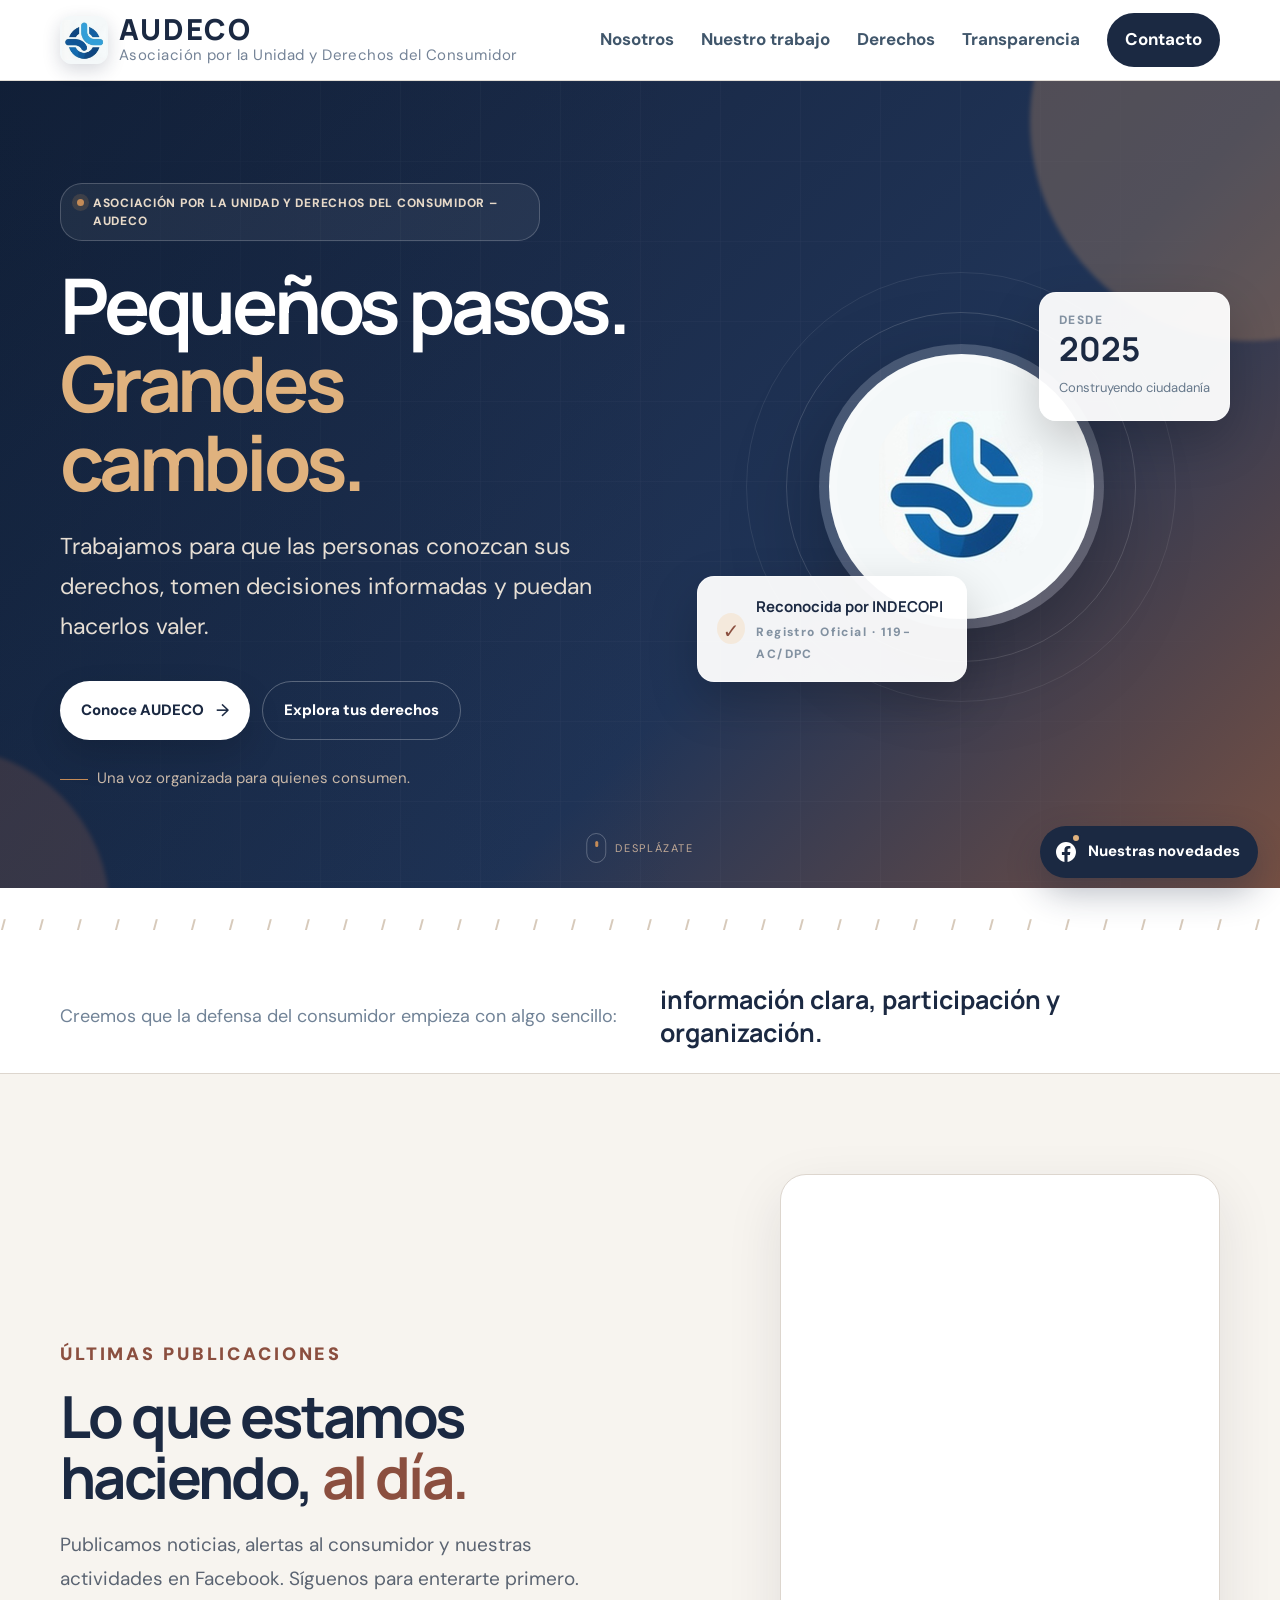
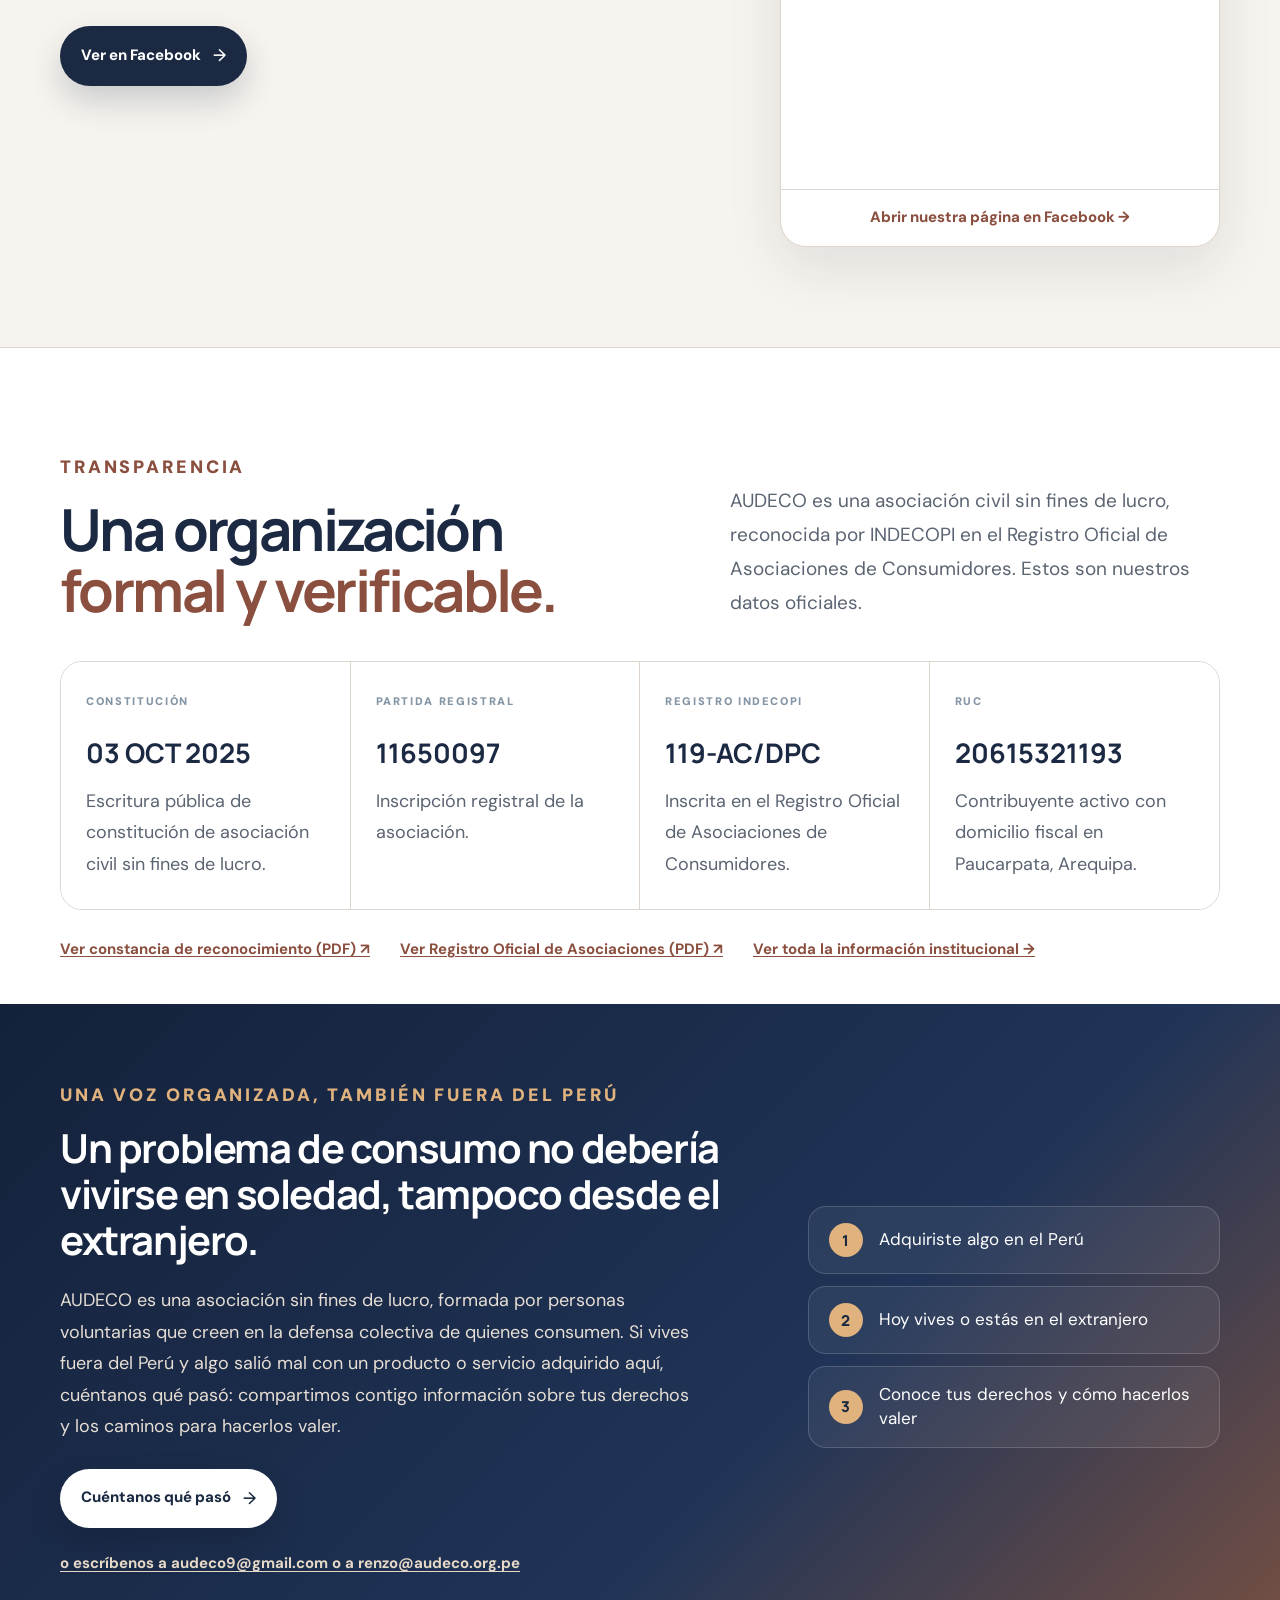
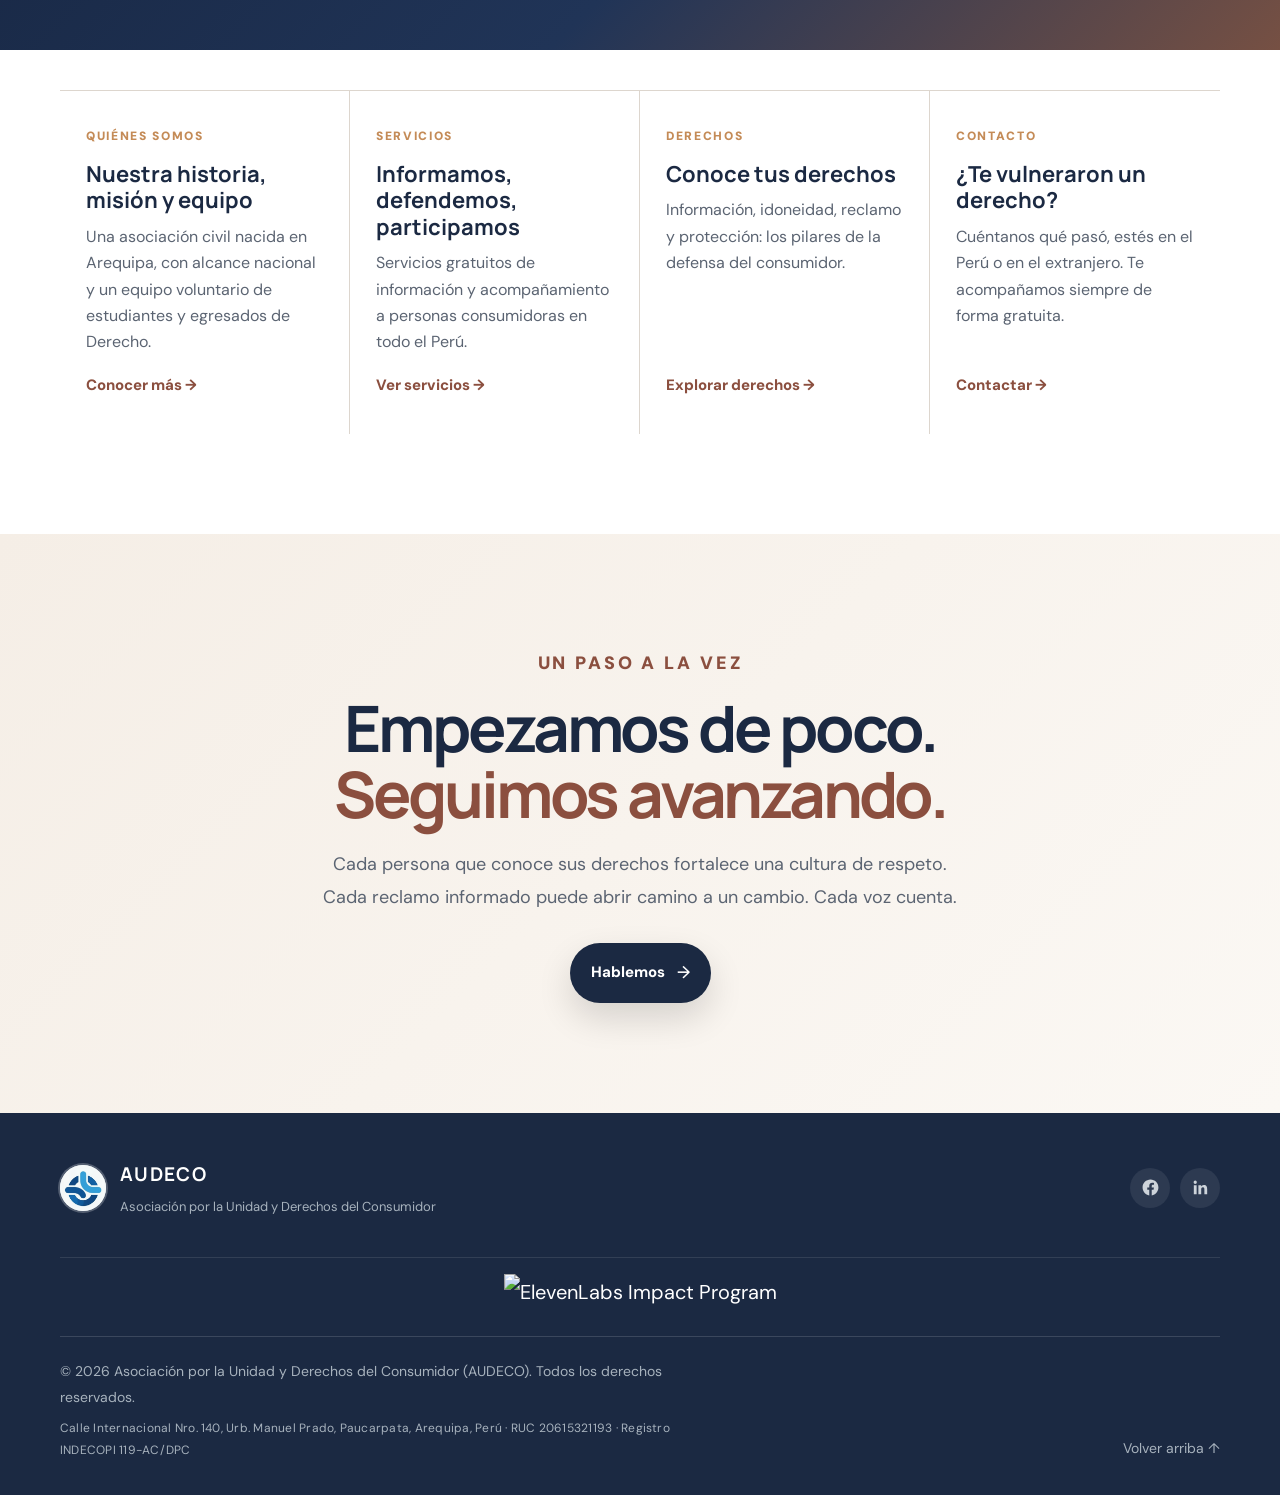
==== index.html @ f1046f71 "Sección «Últimas publicaciones» en el inicio y logo en el banner Agrega en el inicio, tras la franja" ====
<!DOCTYPE html>
<html lang="es">
<head>
  <meta charset="UTF-8">
  <meta name="viewport" content="width=device-width, initial-scale=1.0">
  <meta name="description" content="AUDECO, asociación de consumidores reconocida por INDECOPI. Informamos, defendemos y acompañamos gratis a personas consumidoras, también a quienes están en el extranjero.">
  <meta name="theme-color" content="#1b2942">
  <link rel="icon" href="favicon.ico" sizes="any">
  <link rel="icon" href="favicon-512.png" type="image/png" sizes="512x512">
  <link rel="apple-touch-icon" href="apple-touch-icon.png">
  <title>Asociación por la Unidad y Derechos del Consumidor AUDECO</title>
  <script type="application/ld+json">
  {
    "@context": "https://schema.org",
    "@type": "NGO",
    "name": "Asociación por la Unidad y Derechos del Consumidor",
    "alternateName": "AUDECO",
    "url": "https://audeco.org.pe/",
    "logo": "https://audeco.org.pe/logo-audeco-crop.jpg",
    "taxID": "20615321193",
    "identifier": "119-AC/DPC",
    "foundingDate": "2025-10-03",
    "email": "audeco9@gmail.com",
    "telephone": "+51930755123",
    "address": {
      "@type": "PostalAddress",
      "streetAddress": "Calle Internacional Nro. 140, Urb. Manuel Prado",
      "addressLocality": "Paucarpata, Arequipa",
      "addressCountry": "PE"
    },
    "sameAs": [
      "https://www.facebook.com/AudecoPe",
      "https://www.linkedin.com/company/audecoperu/"
    ],
    "description": "Asociación civil sin fines de lucro reconocida por INDECOPI (Registro Oficial de Asociaciones de Consumidores N.º 119-AC/DPC), dedicada a informar, representar y defender los derechos de las personas consumidoras en todo el Perú."
  }
  </script>
  <link rel="preconnect" href="https://fonts.googleapis.com">
  <link rel="preconnect" href="https://fonts.gstatic.com" crossorigin>
  <link href="https://fonts.googleapis.com/css2?family=DM+Sans:wght@400;500;600;700&family=Manrope:wght@600;700;800&display=swap" rel="stylesheet">
  <link rel="stylesheet" href="style.css">
</head>
<body>
  <div class="progress" id="progress"></div>

  <header class="site-header" id="top">
    <div class="container nav-wrap">
      <a class="brand" href="index.html" aria-label="AUDECO, inicio">
        <img class="brand-logo" src="logo-audeco.png" alt="" width="48" height="48">
        <div class="brand-text"><strong>AUDECO</strong><span>Asociación por la Unidad y Derechos del Consumidor</span></div>
      </a>

      <button class="menu-toggle" aria-label="Abrir menú" aria-expanded="false" aria-controls="main-nav">
        <span></span><span></span><span></span>
      </button>

      <nav class="main-nav" id="main-nav" aria-label="Navegación principal">
        <a href="nosotros.html">Nosotros</a>
        <a href="servicios.html">Nuestro trabajo</a>
        <a href="derechos.html">Derechos</a>
        <a href="transparencia.html">Transparencia</a>
        <a href="contacto.html" class="nav-cta">Contacto</a>
      </nav>
    </div>
  </header>

  <main>
    <section class="hero">
      <div class="hero-orb orb-a"></div><div class="hero-orb orb-b"></div><div class="hero-grid-lines"></div>
      <div class="container hero-grid">
        <div class="hero-copy reveal">
          <div class="pill"><span></span> Asociación por la Unidad y Derechos del Consumidor – AUDECO</div>
          <h1>Pequeños pasos.<br><em>Grandes cambios.</em></h1>
          <p class="hero-lead">Trabajamos para que las personas conozcan sus derechos, tomen decisiones informadas y puedan hacerlos valer.</p>
          <div class="hero-actions">
            <a href="nosotros.html" class="btn btn-primary">Conoce AUDECO <b>→</b></a>
            <a href="derechos.html" class="btn btn-light">Explora tus derechos</a>
          </div>
          <div class="hero-signature"><i></i> Una voz organizada para quienes consumen.</div>
        </div>

        <div class="hero-side reveal delay-1">
          <div class="logo-stage">
            <div class="logo-ring ring-1"></div><div class="logo-ring ring-2"></div>
            <div class="logo-card">
              <div class="logo-mark"><img src="logo-audeco.png" alt="Logo de AUDECO"></div>
            </div>
            <div class="floating-card card-top"><small>DESDE</small><strong>2025</strong><span>Construyendo ciudadanía</span></div>
            <div class="floating-card card-bottom"><span class="check">✓</span><div><strong>Reconocida por INDECOPI</strong><small>Registro Oficial · 119-AC/DPC</small></div></div>
          </div>
        </div>
      </div>
      <a class="scroll-cue" href="#resumen" aria-label="Bajar al resumen institucional"><span></span> Desplázate</a>
    </section>

    <div class="slash-divider" aria-hidden="true"></div>

    <section class="intro-strip">
      <div class="container intro-grid">
        <p>Creemos que la defensa del consumidor empieza con algo sencillo:</p>
        <strong>información clara, participación y organización.</strong>
      </div>
    </section>

    <section class="fb-section" id="novedades" aria-label="Últimas publicaciones de AUDECO en Facebook">
      <div class="container fb-grid">
        <div class="fb-copy reveal">
          <span class="kicker">ÚLTIMAS PUBLICACIONES</span>
          <h2>Lo que estamos haciendo, <span>al día.</span></h2>
          <p>Publicamos noticias, alertas al consumidor y nuestras actividades en Facebook. Síguenos para enterarte primero.</p>
          <a href="https://www.facebook.com/AudecoPe" target="_blank" rel="noopener noreferrer" class="btn btn-primary">Ver en Facebook <b>→</b></a>
        </div>
        <aside class="fb-side">
          <div class="fb-embed" data-fb-height="600"></div>
          <a class="fb-side-foot" href="https://www.facebook.com/AudecoPe" target="_blank" rel="noopener noreferrer">Abrir nuestra página en Facebook →</a>
        </aside>
      </div>
    </section>

    <section class="section home-transparency" id="resumen">
      <div class="container">
        <div class="section-heading reveal">
          <div><span class="kicker">TRANSPARENCIA</span><h2>Una organización<br><span>formal y verificable.</span></h2></div>
          <p>AUDECO es una asociación civil sin fines de lucro, reconocida por INDECOPI en el Registro Oficial de Asociaciones de Consumidores. Estos son nuestros datos oficiales.</p>
        </div>
        <div class="facts-bar reveal">
          <div class="fact"><small>CONSTITUCIÓN</small><strong>03 OCT 2025</strong><span>Escritura pública de constitución de asociación civil sin fines de lucro.</span></div>
          <div class="fact"><small>PARTIDA REGISTRAL</small><strong>11650097</strong><span>Inscripción registral de la asociación.</span></div>
          <div class="fact"><small>REGISTRO INDECOPI</small><strong>119-AC/DPC</strong><span>Inscrita en el Registro Oficial de Asociaciones de Consumidores.</span></div>
          <div class="fact"><small>RUC</small><strong>20615321193</strong><span>Contribuyente activo con domicilio fiscal en Paucarpata, Arequipa.</span></div>
        </div>
        <div class="transparency-links">
          <a href="constancia.pdf" target="_blank" rel="noopener">Ver constancia de reconocimiento (PDF) ↗</a>
          <a href="https://cdn.www.gob.pe/uploads/document/file/2547966/2501816-ro_aacc_11-09-2026.pdf?v=1789147738" target="_blank" rel="noopener">Ver Registro Oficial de Asociaciones (PDF) ↗</a>
          <a href="transparencia.html">Ver toda la información institucional →</a>
        </div>
      </div>
    </section>

    <section class="abroad-band" aria-label="Apoyo a personas en el extranjero">
      <div class="container abroad-inner reveal">
        <div class="abroad-copy">
          <span class="kicker">UNA VOZ ORGANIZADA, TAMBIÉN FUERA DEL PERÚ</span>
          <h2>Un problema de consumo no debería vivirse en soledad, tampoco desde el extranjero.</h2>
          <p>AUDECO es una asociación sin fines de lucro, formada por personas voluntarias que creen en la defensa colectiva de quienes consumen. Si vives fuera del Perú y algo salió mal con un producto o servicio adquirido aquí, cuéntanos qué pasó: compartimos contigo información sobre tus derechos y los caminos para hacerlos valer.</p>
          <div class="abroad-actions"><a href="contacto.html#desde-el-extranjero" class="btn btn-primary">Cuéntanos qué pasó <b>→</b></a><a class="abroad-mail" href="mailto:audeco9@gmail.com">o escríbenos a audeco9@gmail.com o a renzo@audeco.org.pe</a></div>
        </div>
        <ul class="abroad-points">
          <li><b>1</b><span>Adquiriste algo en el Perú</span></li>
          <li><b>2</b><span>Hoy vives o estás en el extranjero</span></li>
          <li><b>3</b><span>Conoce tus derechos y cómo hacerlos valer</span></li>
        </ul>
      </div>
    </section>

    <section class="teaser-section">
      <div class="container">
        <div class="teaser-grid">
          <article class="teaser-card">
            <span>QUIÉNES SOMOS</span>
            <h3>Nuestra historia, misión y equipo</h3>
            <p>Una asociación civil nacida en Arequipa, con alcance nacional y un equipo voluntario de estudiantes y egresados de Derecho.</p>
            <a href="nosotros.html">Conocer más →</a>
          </article>
          <article class="teaser-card">
            <span>SERVICIOS</span>
            <h3>Informamos, defendemos, participamos</h3>
            <p>Servicios gratuitos de información y acompañamiento a personas consumidoras en todo el Perú.</p>
            <a href="servicios.html">Ver servicios →</a>
          </article>
          <article class="teaser-card">
            <span>DERECHOS</span>
            <h3>Conoce tus derechos</h3>
            <p>Información, idoneidad, reclamo y protección: los pilares de la defensa del consumidor.</p>
            <a href="derechos.html">Explorar derechos →</a>
          </article>
          <article class="teaser-card">
            <span>CONTACTO</span>
            <h3>¿Te vulneraron un derecho?</h3>
            <p>Cuéntanos qué pasó, estés en el Perú o en el extranjero. Te acompañamos siempre de forma gratuita.</p>
            <a href="contacto.html">Contactar →</a>
          </article>
        </div>
      </div>
    </section>

    <section class="closing">
      <div class="container closing-inner reveal">
        <span class="kicker">UN PASO A LA VEZ</span>
        <h2>Empezamos de poco.<br><em>Seguimos avanzando.</em></h2>
        <p>Cada persona que conoce sus derechos fortalece una cultura de respeto. Cada reclamo informado puede abrir camino a un cambio. Cada voz cuenta.</p>
        <a href="contacto.html" class="btn btn-primary">Hablemos <b>→</b></a>
      </div>
    </section>
  </main>

  <footer>
    <div class="container footer-top">
      <div class="footer-brand">
        <img class="footer-mark" src="logo-audeco.png" alt="" width="46" height="46">
        <div><strong>AUDECO</strong><span>Asociación por la Unidad y Derechos del Consumidor</span></div>
      </div>
      <div class="social-links" aria-label="Redes sociales de AUDECO">
        <a href="https://www.facebook.com/AudecoPe" target="_blank" rel="noopener noreferrer" aria-label="AUDECO en Facebook">
          <svg viewBox="0 0 24 24" aria-hidden="true"><path d="M22 12.06C22 6.51 17.52 2 12 2S2 6.51 2 12.06c0 5.02 3.66 9.18 8.44 9.94v-7.03H7.9v-2.91h2.54V9.85c0-2.5 1.49-3.89 3.77-3.89 1.09 0 2.23.2 2.23.2v2.46h-1.26c-1.24 0-1.63.77-1.63 1.56v1.88h2.78l-.44 2.91h-2.34V22c4.78-.76 8.44-4.92 8.44-9.94Z"/></svg>
        </a>
        <a href="https://www.linkedin.com/company/audecoperu/" target="_blank" rel="noopener noreferrer" aria-label="AUDECO en LinkedIn">
          <svg viewBox="0 0 24 24" aria-hidden="true"><path d="M20.45 20.45h-3.56v-5.57c0-1.33-.02-3.04-1.85-3.04-1.86 0-2.15 1.45-2.15 2.94v5.67H9.34V9h3.41v1.56h.05c.48-.9 1.64-1.85 3.37-1.85 3.6 0 4.27 2.37 4.27 5.45v6.29ZM5.34 7.43a2.06 2.06 0 1 1 0-4.12 2.06 2.06 0 0 1 0 4.12ZM7.12 20.45H3.56V9h3.56v11.45Z"/></svg>
        </a>
      </div>
    </div>

    <!-- ALIANZA ELEVENLABS IMPACT PROGRAM -->
    <div class="container" style="padding: 15px 0; border-top: 1px solid rgba(255,255,255,0.1); text-align: center; margin: 10px auto;">
      <a href="https://elevenlabs.io/impact-program" target="_blank" rel="noopener noreferrer" style="display: inline-block;">
        <img src="https://eleven-public-cdn.elevenlabs.io/payloadcms/csnjio02mx4-elevenlabs-logo-white.svg" alt="ElevenLabs Impact Program" style="height: 30px; width: auto; vertical-align: middle;">
      </a>
    </div>

    <div class="container footer-bottom">
      <div class="footer-legal">
        <p>© <span id="year"></span> Asociación por la Unidad y Derechos del Consumidor (AUDECO). Todos los derechos reservados.</p>
        <p class="footer-address">Calle Internacional Nro. 140, Urb. Manuel Prado, Paucarpata, Arequipa, Perú · RUC 20615321193 · Registro INDECOPI 119-AC/DPC</p>
      </div>
      <div class="footer-meta">
        <a href="#top">Volver arriba ↑</a>
      </div>
    </div>
  </footer>
  <script src="script.js"></script>
</body>
</html>
---- style.css ----
/* ===================================================================
   AUDECO — hoja de estilos
   Paleta propia (azul marino / terracota), sin verdes ni azules/cianes genéricos.
   =================================================================== */

:root{
  --navy:#1b2942;
  --blue:#8b4f3f;
  --cyan:#c48b57;
  --sky:#f5eee6;
  --ink:#212936;
  --muted:#5b6472;
  --line:#ddd6ce;
  --soft:#f7f4ef;
  --white:#fff;
  --gold:#b77943;
  --shadow:0 20px 55px rgba(25,32,45,.10);
  --radius:26px;
}

/* ---------- Reset & base ---------- */
*{box-sizing:border-box}
html{scroll-behavior:smooth}
body{
  margin:0;
  color:var(--ink);
  background:#fff;
  font-family:"DM Sans",system-ui,sans-serif;
  font-size:20px;
  line-height:1.85;
}
a{color:inherit;text-decoration:none}
button{font:inherit}
h1,h2,h3,strong{font-family:Manrope,sans-serif}
.container{width:min(1160px,calc(100% - 42px));margin:auto}
.progress{position:fixed;left:0;top:0;height:3px;width:0;background:linear-gradient(90deg,var(--gold),#e0b27e);z-index:100}

/* ---------- Header / navegación ---------- */
.site-header{position:sticky;top:0;z-index:90;background:rgba(255,255,255,.9);backdrop-filter:blur(18px);border-bottom:1px solid rgba(221,214,206,.8)}
.nav-wrap{min-height:80px;display:flex;align-items:center;justify-content:space-between;gap:30px}
.brand{display:flex;align-items:center;gap:11px}
.brand-logo{width:48px;height:48px;border-radius:12px;background:#f4f8f9;object-fit:contain;flex-shrink:0;box-shadow:0 6px 18px rgba(27,41,66,.18)}
.brand-text strong{display:block;color:var(--navy);font-size:29px;line-height:1.1;font-weight:800;letter-spacing:.07em}
.brand-text span{display:block;color:#748397;font-size:15px;line-height:1.4;letter-spacing:.03em;white-space:nowrap}
.main-nav a{white-space:nowrap}
.main-nav{display:flex;align-items:center;gap:27px;color:#40566b;font-size:17px;font-weight:700}
.main-nav a{transition:.2s}
.main-nav a:hover{color:var(--blue)}
.main-nav a.active{color:var(--navy);position:relative}
.main-nav a.active:after{content:"";position:absolute;left:2px;right:2px;bottom:-6px;height:2px;background:var(--cyan)}
.nav-cta{background:var(--navy);color:#fff!important;padding:11px 18px;border-radius:999px}
.menu-toggle{display:none;border:0;background:none;padding:8px}
.menu-toggle span{display:block;width:23px;height:2px;background:var(--navy);margin:5px;border-radius:4px}
@media(max-width:1200px){.brand-text span{white-space:normal;max-width:250px;font-size:14px;line-height:1.3}.main-nav{gap:20px}}
@media(max-width:980px){.nav-wrap{gap:16px}.main-nav{gap:14px;font-size:15px}.nav-cta{padding:9px 14px}.brand-text strong{font-size:24px}.brand-text span{max-width:150px;font-size:11.5px}.brand-logo{width:42px;height:42px;font-size:19px}}

/* ---------- Hero ---------- */
.hero{position:relative;overflow:hidden;min-height:710px;background:linear-gradient(135deg,#14213a 0%,#203457 62%,#765043 100%);color:#fff;display:flex;align-items:center}
.hero:before{content:"";position:absolute;inset:0;background:linear-gradient(90deg,rgba(2,22,41,.18),transparent 55%)}
.hero-orb{position:absolute;border-radius:50%;filter:blur(2px);opacity:.28}
.orb-a{width:440px;height:440px;right:-190px;top:-180px;background:#d49a65}
.orb-b{width:330px;height:330px;left:-220px;bottom:-190px;background:#8b5b4d}
.hero-grid-lines{position:absolute;inset:0;opacity:.055;background-image:linear-gradient(rgba(255,255,255,.4) 1px,transparent 1px),linear-gradient(90deg,rgba(255,255,255,.4) 1px,transparent 1px);background-size:80px 80px;mask-image:linear-gradient(to right,transparent,#000 30%,#000 70%,transparent)}
.hero-grid{position:relative;z-index:2;display:grid;grid-template-columns:1.05fr .95fr;align-items:center;gap:70px;padding:100px 0 95px}
.pill{display:inline-flex;align-items:flex-start;gap:9px;max-width:480px;padding:10px 16px;border:1px solid rgba(255,255,255,.2);background:rgba(255,255,255,.06);border-radius:22px;color:#e7d9c8;text-transform:uppercase;letter-spacing:.06em;font-size:12px;font-weight:800;line-height:1.5}
.pill span{margin-top:5px;flex-shrink:0;width:7px;height:7px;border-radius:50%;background:var(--cyan);box-shadow:0 0 0 5px rgba(196,139,87,.18)}
.hero h1{font-size:clamp(50px,6vw,78px);line-height:1.02;letter-spacing:-.055em;margin:25px 0 25px}
.hero h1 em{font-style:normal;color:#e0b27e}
.hero-lead{max-width:620px;color:#e6ded4;font-size:23px;line-height:1.75;margin:0}
.hero-actions{display:flex;gap:12px;flex-wrap:wrap;margin:34px 0 25px}
.btn{display:inline-flex;align-items:center;gap:12px;border-radius:999px;padding:14px 21px;font-size:15px;font-weight:800;transition:.25s}
.btn b{font-size:17px;font-weight:500}
.btn-primary{background:#fff;color:var(--navy);box-shadow:0 15px 35px rgba(0,0,0,.14)}
.btn-primary:hover{transform:translateY(-3px);box-shadow:0 19px 42px rgba(0,0,0,.2)}
.btn-light{border:1px solid rgba(255,255,255,.28);color:#fff}
.btn-light:hover{background:rgba(255,255,255,.08)}
.hero-signature{display:flex;align-items:center;gap:9px;color:#c9b8a8;font-size:15px}
.hero-signature i{width:28px;height:1px;background:var(--cyan)}

.logo-stage{position:relative;min-height:500px;padding:20px 45px;display:grid;place-items:center}
.logo-ring{position:absolute;border:1px solid rgba(255,255,255,.15);border-radius:50%}
.ring-1{width:350px;height:350px}
.ring-2{width:430px;height:430px;border-color:rgba(255,255,255,.08)}
.logo-card{position:relative;width:285px;height:285px;border-radius:50%;padding:10px;background:rgba(255,255,255,.18);box-shadow:0 35px 90px rgba(0,0,0,.28);z-index:2}
.logo-mark{width:100%;height:100%;border-radius:50%;background:#f4f8f9;display:grid;place-items:center;box-shadow:inset 0 0 0 8px rgba(255,255,255,.14)}
.logo-mark img{width:68%;height:auto;border-radius:50%}
.floating-card{position:absolute;z-index:4;max-width:270px;background:rgba(255,255,255,.95);color:var(--navy);border:1px solid rgba(255,255,255,.4);box-shadow:0 20px 50px rgba(0,0,0,.2);border-radius:17px;padding:16px 19px}
.card-top{right:-10px;top:55px;min-width:165px}
.card-top small,.card-bottom small{display:block;color:#8291a1;font-size:12px;letter-spacing:.12em;font-weight:800}
.card-top strong{display:block;font-size:33px;line-height:1.1}
.card-top span{font-size:13px;color:#66788b}
.card-bottom{left:-5px;bottom:55px;display:flex;align-items:center;gap:11px}
.check{width:31px;height:31px;border-radius:50%;display:grid;place-items:center;background:#f4e9dc;color:#8b4f3f;font-weight:900}
.card-bottom strong{display:block;font-size:15px}
.scroll-cue{position:absolute;bottom:25px;left:50%;transform:translateX(-50%);display:flex;gap:9px;align-items:center;color:#c1a996;font-size:11px;text-transform:uppercase;letter-spacing:.15em}
.scroll-cue span{width:20px;height:30px;border:1px solid rgba(255,255,255,.25);border-radius:15px;position:relative}
.scroll-cue span:after{content:"";width:3px;height:6px;background:var(--cyan);border-radius:3px;position:absolute;left:8px;top:7px;animation:scrollDot 1.6s infinite}
@keyframes scrollDot{0%,100%{transform:translateY(0);opacity:.3}50%{transform:translateY(8px);opacity:1}}

/* ---------- Franja introductoria ---------- */
.intro-strip{background:#fff;border-bottom:1px solid var(--line)}
.intro-grid{display:grid;grid-template-columns:1fr 1fr;align-items:center;min-height:112px;gap:40px}
.intro-grid p{margin:0;color:#718397;font-size:18px}
.intro-grid strong{font-size:25px;line-height:1.3;color:var(--navy)}

/* ---------- Secciones generales ---------- */
.section{padding:110px 0}
.section-heading{display:grid;grid-template-columns:1.1fr .9fr;gap:70px;align-items:end;margin-bottom:55px}
.section-heading h2,.center-heading h2{font-size:clamp(38px,4.7vw,58px);line-height:1.06;letter-spacing:-.045em;margin:13px 0 0;color:var(--navy)}
.section-heading h2 span,.center-heading h2 span{color:var(--blue)}
.section-heading>p{margin:0;color:var(--muted);font-size:19px;line-height:1.8}
.kicker{display:inline-block;font-size:clamp(15px,1.4vw,18px);font-weight:900;letter-spacing:.16em;color:var(--blue)}

.story-grid{display:grid;grid-template-columns:1.35fr .65fr;gap:20px}
.story-card,.mini-card{border:1px solid var(--line);border-radius:var(--radius);background:#fff}
.main-story{padding:48px;min-height:390px;position:relative;box-shadow:var(--shadow)}
.story-number{color:var(--cyan);font-size:12px;font-weight:900;letter-spacing:.15em}
.main-story h3{font-size:34px;line-height:1.15;letter-spacing:-.03em;color:var(--navy);margin:23px 0 18px}
.main-story p{color:var(--muted);max-width:720px;font-size:18px;line-height:1.8}
.quote{margin-top:25px;padding:17px 20px;border-left:3px solid var(--cyan);background:var(--soft);color:#3d3128;font-weight:600;font-size:16px}
.mini-stack{display:grid;gap:20px}
.mini-card{padding:34px;display:flex;flex-direction:column;justify-content:center}
.mini-card span{font-size:13px;letter-spacing:.15em;color:var(--blue);font-weight:900}
.mini-card strong{font-size:29px;line-height:1.15;color:var(--navy);margin:16px 0 10px}
.mini-card p{font-size:18px;color:var(--muted);margin:0}
.mini-card.accent{background:linear-gradient(145deg,#223655,#765043);border-color:transparent;color:#fff}
.mini-card.accent span{color:#e0b27e}
.mini-card.accent strong{color:#fff}
.mini-card.accent p{color:#e5d9cd}
.values{display:grid;grid-template-columns:repeat(4,1fr);border-top:1px solid var(--line);margin-top:55px}
.values>div{padding:28px 25px;border-right:1px solid var(--line)}
.values>div:last-child{border:0}
.values b{display:block;color:#a6b6c5;font-size:11px;letter-spacing:.14em}
.values strong{display:block;color:var(--navy);font-size:19px;margin:9px 0 4px}
.values span{color:var(--muted);font-size:16px}

/* ---------- Equipo ---------- */
.mission-vision{display:grid;grid-template-columns:1fr 1fr;margin-top:40px;border-top:1px solid var(--line);border-bottom:1px solid var(--line)}
.mv-card{padding:34px 38px;border-left:1px solid var(--line)}
.mv-card:first-child{border-left:0}
.mv-card p{margin:14px 0 0;font-size:19px;line-height:1.8;color:var(--navy);font-weight:500}

.team-section{margin-top:52px;padding:46px;border:1px solid #ded6ce;border-radius:26px;background:linear-gradient(135deg,#faf7f2,#fff)}
.team-heading{max-width:760px}
.team-heading h3{font-size:34px;line-height:1.16;letter-spacing:-.03em;color:var(--navy);margin:12px 0 13px}
.team-heading p{font-size:19px;line-height:1.75;color:var(--muted);margin:0}

/* ---------- Divisor de líneas (acento gráfico) ---------- */
.slash-divider{overflow:hidden;white-space:nowrap;background:#fff;color:#d7cabb;font:800 15px Manrope;letter-spacing:14px;padding:26px 0;user-select:none}
.slash-divider:before{content:"/ / / / / / / / / / / / / / / / / / / / / / / / / / / / / / / / / / / / / / / / / / / / / / / / / / / / / / / / / / / / / / / / / / / / / / / / / / / / / / / / / / / / / / / / / / / / / / / / / / / / / / / / / / / / / / / / / /"}

/* ---------- Franja de cifras ---------- */
.stats-band{background:var(--navy);color:#fff;padding:64px 0}
.stats-grid{display:grid;grid-template-columns:repeat(4,1fr)}
.stats-grid>div{padding:0 30px;border-left:1px solid rgba(255,255,255,.14)}
.stats-grid>div:first-child{padding-left:0;border-left:0}
.stats-grid strong{display:block;font:800 50px Manrope;letter-spacing:-.02em;color:#fff}
.stats-grid span{display:block;margin-top:11px;color:#cfc2b6;font-size:16px;line-height:1.5}

/* ---------- Nuestro trabajo (sección oscura) ---------- */
.dark-section{background:#1b2942;color:#fff;position:relative;overflow:hidden}
.dark-section:after{content:"";position:absolute;width:600px;height:600px;border-radius:50%;right:-300px;bottom:-300px;background:radial-gradient(circle,rgba(224,178,126,.2),transparent 68%)}
.section-heading.light h2{color:#fff}
.section-heading.light h2 span{color:#e0b27e}
.section-heading.light>p{color:#cfc2b6}
.work-grid{display:grid;grid-template-columns:repeat(3,1fr);gap:17px;position:relative;z-index:1}
.work-card{min-height:320px;padding:33px;border:1px solid rgba(255,255,255,.12);border-radius:24px;background:rgba(255,255,255,.045);transition:.25s;display:flex;flex-direction:column}
.work-card:hover{transform:translateY(-6px);background:rgba(255,255,255,.075)}
.work-card>span{color:#e0b27e;font-size:12px;font-weight:900;letter-spacing:.15em}
.work-card h3{font-size:30px;margin:35px 0 10px}
.work-card p{color:#d6c9bc;font-size:18px;line-height:1.8;margin:0}
.work-card a{margin-top:auto;padding-top:25px;color:#fff;font-size:16px;font-weight:800}
.work-card.featured{background:linear-gradient(145deg,rgba(119,79,65,.92),rgba(27,41,66,.96));border-color:rgba(224,178,126,.34)}

/* ---------- Derechos ---------- */
.rights-section{background:var(--soft)}
.center-heading{text-align:center;max-width:700px;margin:0 auto 55px}
.center-heading>p{color:var(--muted);font-size:19px;margin:18px auto 0;max-width:600px}
.rights-list{border-top:1px solid var(--line);max-width:820px;margin:0 auto}
.right-row{width:100%;display:flex;align-items:center;gap:26px;padding:28px 6px;background:none;border:0;border-bottom:1px solid var(--line);text-align:left;cursor:pointer;transition:.2s}
.right-row:hover{background:#fff;padding-left:16px}
.right-index{color:var(--cyan);font-size:15px;font-weight:900;letter-spacing:.12em;min-width:30px}
.right-copy{flex:1}
.right-copy strong{display:block;color:var(--navy);font-size:23px;margin-bottom:5px}
.right-copy small{display:block;color:var(--muted);font-size:18px;line-height:1.6}
.right-row b{color:var(--blue);font-size:24px;font-weight:400}

/* ---------- Institucional ---------- */
.institutional{background:#fff}
.facts-bar{display:grid;grid-template-columns:repeat(4,1fr);border:1px solid var(--line);border-radius:22px;overflow:hidden}
.fact{padding:29px 25px;border-right:1px solid var(--line);background:#fff}
.fact:last-child{border-right:0}
.fact small{display:block;color:#8495a5;font-size:11px;font-weight:900;letter-spacing:.15em}
.fact strong{display:block;color:var(--navy);font-size:27px;margin:17px 0 8px}
.fact span{display:block;color:var(--muted);font-size:18px;line-height:1.75}
.indecopi-quote{margin:35px 0 0;padding:32px 36px;border-left:3px solid var(--cyan);background:var(--soft);border-radius:0 22px 22px 0}
.indecopi-quote p{margin:0;color:var(--navy);font-size:21px;line-height:1.65;font-weight:600;letter-spacing:-.01em}
.indecopi-quote cite{display:block;margin-top:14px;font-style:normal;color:var(--muted);font-size:14px;letter-spacing:.1em;text-transform:uppercase;font-weight:800}
.indecopi-quote cite a{color:var(--blue);text-decoration:underline;text-underline-offset:2px;text-transform:none;letter-spacing:normal;font-size:15px}
.official-box{margin-top:35px;padding:30px;border-radius:25px;background:var(--soft);border:1px solid #e2d4c6;display:grid;grid-template-columns:auto 1fr auto;align-items:start;gap:22px}
.official-icon{width:48px;height:48px;border-radius:50%;display:grid;place-items:center;background:#f4e9dc;color:#8b4f3f;font-size:22px;font-weight:900;margin-top:3px}
.official-box h3{margin:8px 0 7px;color:var(--navy);font-size:23px}
.official-box p{margin:0;color:var(--muted);font-size:18px;max-width:700px}
.official-links{display:flex;flex-wrap:wrap;gap:10px 26px;margin-top:16px}
.official-links a{color:var(--blue);font-weight:700;font-size:15px;text-decoration:underline;text-underline-offset:2px}
.outline-btn{border:1px solid #d8c2ac;border-radius:999px;padding:11px 15px;font-size:14px;font-weight:800;color:var(--navy);white-space:nowrap;margin-top:3px}
.details{margin-top:15px;border-top:1px solid var(--line);border-bottom:1px solid var(--line)}
.details-toggle{width:100%;padding:20px 0;background:none;border:0;display:flex;justify-content:space-between;color:var(--navy);font-weight:800;font-size:18px;cursor:pointer}
.details-toggle b{font-size:22px;font-weight:400;transition:.25s}
.details-toggle[aria-expanded=true] b{transform:rotate(45deg)}
.details-content{display:grid;grid-template-columns:1fr 1fr;column-gap:50px;row-gap:26px;max-height:0;overflow:hidden;transition:max-height .4s ease}
.details-content>div{text-align:left}
.details.open .details-content{max-height:400px;padding:0 0 28px}
.details-content small{display:block;font-size:11px;letter-spacing:.15em;color:#8b9aaa;font-weight:900}
.details-content p{font-size:18px;line-height:1.6;color:var(--navy);margin:8px 0 0}

/* ---------- Cierre ---------- */
.closing{padding:110px 0;background:linear-gradient(135deg,var(--sky),#fbf8f4)}
.closing-inner{text-align:center;max-width:780px}
.closing h2{font-size:clamp(43px,5vw,64px);line-height:1.04;letter-spacing:-.05em;color:var(--navy);margin:14px 0 20px}
.closing h2 em{font-style:normal;color:var(--blue)}
.closing p{max-width:640px;margin:0 auto 29px;color:var(--muted);font-size:18px}
.closing .btn{background:var(--navy);color:#fff}

/* ---------- Contacto ---------- */
.contact{background:#fff}
.contact-grid{display:grid;grid-template-columns:1fr .8fr;gap:80px;align-items:center}
.contact-copy h2{font-size:clamp(44px,5vw,66px);line-height:1.04;letter-spacing:-.05em;color:var(--navy);margin:13px 0 20px}
.contact-copy h2 span{color:var(--blue)}
.contact-copy>p{max-width:550px;color:var(--muted);font-size:18px}
.contact-form{margin-top:34px;display:flex;flex-direction:column;gap:17px;max-width:560px}
.form-row{display:grid;grid-template-columns:1fr 1fr;gap:16px}
.contact-form label{display:flex;flex-direction:column;gap:7px;font-size:14px;font-weight:800;color:var(--navy)}
.contact-form input,.contact-form textarea{font:inherit;font-size:16px;padding:13px 15px;border:1px solid var(--line);border-radius:13px;background:#fbfaf8;color:var(--ink)}
.contact-form input:focus,.contact-form textarea:focus{outline:2px solid var(--cyan);outline-offset:1px;background:#fff}
.contact-form textarea{resize:vertical;min-height:120px}
.contact-form .btn{align-self:flex-start;margin-top:4px;background:var(--navy);color:#fff;box-shadow:0 15px 32px rgba(27,41,66,.2)}
.contact-form .btn:hover{transform:translateY(-3px)}
.form-hint{margin:0;font-size:13px;color:var(--muted);line-height:1.6}
.form-fallback{margin-top:22px;max-width:560px;padding:22px;border:1px solid #e2d4c6;border-radius:18px;background:var(--soft)}
.form-fallback p{margin:0 0 12px;font-size:15px;color:var(--navy)}
.form-fallback p a{color:var(--blue);text-decoration:underline;text-underline-offset:2px}
.form-fallback textarea{width:100%;font:14px/1.6 "DM Sans",sans-serif;padding:13px 14px;border:1px solid var(--line);border-radius:12px;background:#fff;color:var(--ink);resize:vertical}
.form-fallback .outline-btn{margin-top:12px;cursor:pointer;background:#fff}
.form-fallback .outline-btn.copied{background:var(--navy);color:#fff;border-color:var(--navy)}
.email-list{margin-top:38px;border-top:1px solid var(--line);max-width:560px}
.email-list a{display:grid;grid-template-columns:180px 1fr auto;align-items:center;gap:15px;padding:19px 0;border-bottom:1px solid var(--line);transition:.2s}
.email-list a:hover{padding-left:7px}
.email-list span{color:#8a99a8;font-size:12px;letter-spacing:.12em;text-transform:uppercase;font-weight:900}
.email-list strong{color:var(--navy);font-size:18px;font-weight:800}
.contact-card{border-radius:29px;padding:33px;background:var(--navy);color:#fff;box-shadow:var(--shadow)}
.contact-logo{width:92px;height:92px;background:white;border-radius:50%;padding:4px;margin-bottom:25px;display:grid;place-items:center}
.contact-logo img{width:100%;height:100%;border-radius:50%;object-fit:contain;background:#f4f8f9}
.contact-card>div:nth-child(2)>span{display:block;color:var(--cyan);font-size:11px;font-weight:900;letter-spacing:.15em}
.contact-card>div:nth-child(2)>strong{display:block;font-size:23px;line-height:1.25;margin:9px 0}
.contact-card>div:nth-child(2)>small{color:#d7c8bb;font-size:14px}
.contact-line{height:1px;background:rgba(255,255,255,.14);margin:25px 0 17px}
.contact-card p{font-size:16px;color:#e2d6ca}
.phone{display:inline-block;margin-top:8px;color:#fff;font-weight:800;font-size:17px}

/* ---------- Aviso de gratuidad ---------- */
.service-note{background:#fff;border-top:1px solid var(--line);padding:42px 0}
.service-note-inner{display:grid;grid-template-columns:auto 1fr;gap:18px;align-items:start;padding:26px 30px;border:1px solid #e2d4c6;border-radius:20px;background:#f8f3ed}
.service-note-icon{width:38px;height:38px;border-radius:50%;display:grid;place-items:center;background:#efe0d0;color:#87513d;font-weight:900}
.service-note h3{font-size:23px;color:var(--navy);margin:6px 0 6px}
.service-note p{font-size:17px;color:var(--muted);margin:0;max-width:850px;line-height:1.75}
.service-note a{color:var(--blue);font-weight:700;text-decoration:underline;text-underline-offset:2px}

/* ---------- CTA de cierre (subpáginas) ---------- */
.mini-cta{background:var(--soft);padding:50px 0;border-top:1px solid var(--line)}
.mini-cta-inner{display:flex;align-items:center;justify-content:space-between;flex-wrap:wrap;gap:22px}
.mini-cta-inner p{margin:0;font-size:23px;font-weight:800;color:var(--navy);letter-spacing:-.01em;max-width:560px}
.mini-cta .btn{background:var(--navy);color:#fff;box-shadow:0 15px 32px rgba(27,41,66,.2);flex-shrink:0}
.mini-cta .btn:hover{transform:translateY(-3px)}

/* ---------- Portada: resumen de transparencia y accesos rápidos ---------- */
.home-transparency{padding:100px 0 40px}
.home-transparency .section-heading{margin-bottom:40px}
.transparency-links{display:flex;flex-wrap:wrap;gap:12px 30px;margin-top:26px}
.transparency-links a{color:var(--blue);font-weight:700;font-size:15px;text-decoration:underline;text-underline-offset:2px}
.teaser-section{padding:40px 0 100px}
.teaser-grid{display:grid;grid-template-columns:repeat(4,1fr);border-top:1px solid var(--line)}
.teaser-card{padding:34px 26px;border-right:1px solid var(--line);display:flex;flex-direction:column;min-height:220px}
.teaser-card:last-child{border-right:0}
.teaser-card span{color:var(--cyan);font-size:12px;font-weight:900;letter-spacing:.14em}
.teaser-card h3{font-size:22px;color:var(--navy);margin:14px 0 10px;line-height:1.2}
.teaser-card p{font-size:16px;color:var(--muted);line-height:1.65;margin:0;flex:1}
.teaser-card a{margin-top:16px;color:var(--blue);font-weight:800;font-size:15px}

/* ---------- Presidencia ---------- */
.president-card{margin-top:26px;padding-top:26px;border-top:1px solid var(--line);display:grid;grid-template-columns:auto 1fr;gap:22px;align-items:start}
.president-avatar{width:64px;height:64px;border-radius:50%;background:linear-gradient(145deg,var(--navy),var(--blue));display:grid;place-items:center;color:#fff;font:800 24px Manrope;flex-shrink:0}
.president-card h4{margin:0;font-size:19px;color:var(--navy)}
.president-card h4 span{display:block;font-size:13px;font-weight:700;color:var(--blue);letter-spacing:.08em;text-transform:uppercase;margin-top:3px}
.president-card p{margin:10px 0 0;font-size:17px;line-height:1.75;color:var(--muted)}

/* ---------- Pie de página ---------- */
footer{background:var(--navy);color:#fff}
.footer-top{display:flex;align-items:center;justify-content:space-between;flex-wrap:wrap;gap:24px;padding:44px 0 28px}
.footer-brand{display:flex;align-items:center;gap:14px}
.footer-mark{width:46px;height:46px;border-radius:50%;background:#f4f8f9;object-fit:contain;flex-shrink:0;box-shadow:0 0 0 2px rgba(255,255,255,.25)}
.footer-brand strong{display:block;font-size:19px;letter-spacing:.07em}
.footer-brand span{display:block;color:#a7b2bd;font-size:13px;margin-top:3px;max-width:340px}
.social-links{display:flex;align-items:center;gap:10px}
.social-links a{width:40px;height:40px;border-radius:50%;display:grid;place-items:center;background:rgba(255,255,255,.08);color:#cdd3da;transition:.2s}
.social-links a:hover{background:var(--gold);color:#fff;transform:translateY(-2px)}
.social-links svg{width:19px;height:19px;fill:currentColor}
.footer-bottom{display:flex;align-items:flex-end;justify-content:space-between;flex-wrap:wrap;gap:14px;border-top:1px solid rgba(255,255,255,.14);padding:22px 0 34px}
.footer-legal{display:flex;flex-direction:column;gap:6px}
.footer-legal p{margin:0;font-size:14px;color:#a7b2bd;max-width:640px}
.footer-address{font-size:12px!important;letter-spacing:.02em}
.footer-meta{display:flex;align-items:center;gap:22px;font-size:14px;color:#a7b2bd}
.footer-meta a:hover{color:#fff}

/* ---------- Modal de derechos ---------- */
.modal{display:none;position:fixed;inset:0;z-index:120}
.modal.show{display:grid;place-items:center}
.modal-backdrop{position:absolute;inset:0;background:rgba(12,18,28,.7);backdrop-filter:blur(5px)}
.modal-box{position:relative;z-index:2;width:min(520px,calc(100% - 35px));background:#fff;border-radius:25px;padding:38px;box-shadow:0 35px 100px rgba(0,0,0,.3)}
.modal-close{position:absolute;right:17px;top:14px;border:0;background:none;font-size:28px;color:#8090a0;cursor:pointer}
.modal-box h3{font-size:31px;color:var(--navy);margin:12px 0}
.modal-box>p{color:var(--muted);font-size:17px;line-height:1.75}
.modal-note{font-size:14px!important;padding-top:15px;border-top:1px solid var(--line)}
body.modal-open{overflow:hidden}

/* ---------- Animación de aparición ---------- */
.reveal{opacity:0;transform:translateY(22px);transition:opacity .7s ease,transform .7s ease}
.reveal.visible{opacity:1;transform:none}
.delay-1{transition-delay:.08s}
.delay-2{transition-delay:.16s}
.delay-3{transition-delay:.24s}

/* ---------- Responsive ---------- */
/* ---------- Apoyo desde el extranjero ---------- */
.abroad-band{background:linear-gradient(135deg,#14213a 0%,#203457 62%,#765043 100%);color:#fff;padding:72px 0}
.abroad-inner{display:grid;grid-template-columns:1.25fr .75fr;gap:60px;align-items:center}
.abroad-band .kicker,.section-heading.light .kicker{color:#e0b27e}
.abroad-band h2{font-size:clamp(28px,3.4vw,40px);line-height:1.15;letter-spacing:-.035em;margin:12px 0 22px;color:#fff}
.abroad-band p{margin:0 0 26px;color:#e6ded4;font-size:18px;line-height:1.75;max-width:640px}
.abroad-actions{display:flex;align-items:center;gap:22px;flex-wrap:wrap}
.abroad-mail{color:#e7d9c8;font-size:15px;font-weight:700;text-decoration:underline;text-underline-offset:3px}
.abroad-mail:hover{color:#fff}
.phone-note{display:block;margin-top:8px;color:#c4b8ab;font-size:13px;line-height:1.5}
.abroad-points{list-style:none;margin:0;padding:0;display:grid;gap:12px}
.abroad-points li{display:flex;align-items:center;gap:16px;padding:16px 20px;border:1px solid rgba(255,255,255,.16);border-radius:18px;background:rgba(255,255,255,.06);font-size:17px;line-height:1.4}
.abroad-points b{flex-shrink:0;width:34px;height:34px;border-radius:50%;display:grid;place-items:center;background:#e0b27e;color:var(--navy);font:800 15px Manrope}
.abroad-note{margin:18px 0 0;padding:16px 20px;border-left:3px solid var(--cyan);background:var(--soft);border-radius:0 14px 14px 0;font-size:16px;line-height:1.7;color:#3d3128;max-width:560px}
.contact-form select{font:inherit;font-size:16px;padding:13px 15px;border:1px solid var(--line);border-radius:13px;background:#fbfaf8;color:var(--ink)}
.contact-form select:focus{outline:2px solid var(--cyan);outline-offset:1px;background:#fff}
.contact-form label[hidden]{display:none}
@media(max-width:900px){.abroad-inner{grid-template-columns:1fr;gap:34px}}
@media(max-width:720px){.abroad-band{padding:52px 0}.abroad-band p{font-size:16px}}

@media(max-width:900px){
  .main-nav{gap:14px}
  .hero-grid{gap:30px}
  .section-heading{gap:35px}
  .facts-bar{grid-template-columns:repeat(2,1fr)}
  .fact:nth-child(2n){border-right:0}
  .fact:nth-child(-n+2){border-bottom:1px solid var(--line)}
  .work-grid{grid-template-columns:1fr}
  .contact-grid{gap:45px}
  .story-grid{grid-template-columns:1fr}
  .mini-stack{grid-template-columns:1fr 1fr}
  .values{grid-template-columns:repeat(2,1fr)}
  .values>div:nth-child(2){border-right:0}
  .values>div:nth-child(-n+2){border-bottom:1px solid var(--line)}
  .logo-stage{padding:10px 25px}
  .logo-card{width:260px;height:260px}
  .ring-1{width:320px;height:320px}
  .ring-2{width:390px;height:390px}
  .card-top{right:-5px;top:60px}
  .card-bottom{left:-5px;bottom:60px}
}

@media(max-width:720px){
  body{font-size:18px}
  .container{width:min(100% - 28px,1160px)}
  .site-header{position:sticky}
  .menu-toggle{display:block}
  .main-nav{display:none;position:absolute;left:14px;right:14px;top:70px;background:#fff;border:1px solid var(--line);border-radius:20px;padding:13px;box-shadow:var(--shadow);flex-direction:column;align-items:stretch}
  .main-nav.open{display:flex}
  .main-nav a{padding:12px 13px}
  .main-nav a.active:after{display:none}
  .nav-cta{text-align:center}
  .brand-text strong{font-size:23px}
  .brand-text span{font-size:11.5px;white-space:normal;line-height:1.3;max-width:210px}
  .brand-logo{width:42px;height:42px;font-size:19px}
  .hero{min-height:auto}
  .hero-grid{grid-template-columns:1fr;padding:80px 0 95px}
  .hero h1{font-size:52px}
  .hero-lead{font-size:19px}
  .hero-side{display:none}
  .scroll-cue{display:none}
  .intro-grid{grid-template-columns:1fr;gap:8px;padding:25px 0}
  .intro-grid p{font-size:16px}
  .intro-grid strong{font-size:20px}
  .section{padding:78px 0}
  .section-heading{grid-template-columns:1fr;gap:18px;margin-bottom:38px}
  .section-heading h2,.center-heading h2{font-size:40px}
  .section-heading>p,.center-heading>p{font-size:17px}
  .main-story{padding:31px}
  .main-story p,.mini-card p,.work-card p,.right-copy small,.fact span,.official-box p,.details-content p,.closing p,.contact-copy>p{font-size:16px}
  .mini-stack{grid-template-columns:1fr}
  .values{grid-template-columns:1fr}
  .values>div{border-right:0!important;border-bottom:1px solid var(--line)}
  .values span{font-size:14px}
  .facts-bar{grid-template-columns:1fr}
  .fact{border-right:0;border-bottom:1px solid var(--line)}
  .fact:last-child{border-bottom:0}
  .indecopi-quote{padding:22px 22px;border-radius:0 16px 16px 0}
  .indecopi-quote p{font-size:18px}
  .right-copy strong{font-size:20px}
  .official-box{grid-template-columns:auto 1fr}
  .official-box .outline-btn{grid-column:2;justify-self:start}
  .details-content{grid-template-columns:1fr}
  .team-section{padding:28px}
  .mission-vision{grid-template-columns:1fr;margin-top:30px}
  .mv-card{border-left:0;border-top:1px solid var(--line);padding:24px 0}
  .mv-card:first-child{border-top:0;padding-top:0}
  .mv-card p{font-size:17px}
  .team-heading h3{font-size:27px}
  .team-heading p{font-size:16px}
  .slash-divider{letter-spacing:9px;font-size:11px;padding:20px 0}
  .stats-band{padding:44px 0}
  .stats-grid{grid-template-columns:1fr 1fr;row-gap:32px}
  .stats-grid>div{border-left:0;padding:0 12px}
  .stats-grid>div:nth-child(2n){border-left:1px solid rgba(255,255,255,.14)}
  .stats-grid strong{font-size:36px}
  .service-note-inner{padding:20px}
  .service-note h3{font-size:20px}
  .service-note p{font-size:15px}
  .contact-grid{grid-template-columns:1fr}
  .email-list a{grid-template-columns:110px 1fr auto;gap:10px}
  .form-row{grid-template-columns:1fr}
  .footer-top,.footer-bottom{flex-direction:column;align-items:flex-start}
  .modal-box{padding:30px 25px}
  .home-transparency{padding:60px 0 10px}
  .teaser-section{padding:10px 0 60px}
  .teaser-grid{grid-template-columns:1fr 1fr}
  .teaser-card{border-right:1px solid var(--line);border-bottom:1px solid var(--line);min-height:190px;padding:24px 18px}
  .teaser-card:nth-child(2n){border-right:0}
  .mini-cta{padding:34px 0}
  .mini-cta-inner{flex-direction:column;align-items:flex-start}
  .mini-cta-inner p{font-size:19px}
  .president-card{grid-template-columns:1fr;text-align:left}
}

@media(prefers-reduced-motion:reduce){
  html{scroll-behavior:auto}
  .reveal{opacity:1;transform:none;transition:none}
  .scroll-cue span:after{animation:none}
}

/* ---------- Página 404 ---------- */
.notfound{min-height:62vh;display:flex;align-items:center}
.notfound .notfound-alt{background:transparent;color:var(--navy);border:1px solid var(--line);margin-left:8px}

/* ---------- Ventana de Facebook ---------- */
.fbw{position:fixed;right:22px;bottom:22px;z-index:95;display:flex;flex-direction:column;align-items:flex-end;gap:12px}
.fbw-btn{position:relative;display:flex;align-items:center;gap:10px;border:0;cursor:pointer;background:var(--navy);color:#fff;padding:12px 18px 12px 14px;border-radius:999px;font-weight:800;font-size:15px;box-shadow:0 14px 34px rgba(27,41,66,.32);transition:.2s}
.fbw-btn:hover{transform:translateY(-2px)}
.fbw-btn svg{width:24px;height:24px;fill:#fff}
.fbw-dot{position:absolute;top:7px;left:31px;width:10px;height:10px;border-radius:50%;background:#e0b27e;border:2px solid var(--navy)}
.fbw.open .fbw-dot{display:none}
.fbw-panel{display:none;flex-direction:column;width:364px;max-height:calc(100vh - 120px);background:#fff;border-radius:20px;box-shadow:0 24px 60px rgba(25,32,45,.28);overflow:hidden}
.fbw.open .fbw-panel{display:flex;animation:fbw-in .25s ease-out}
@keyframes fbw-in{from{opacity:0;transform:translateY(12px)}to{opacity:1;transform:none}}
.fbw-head{display:flex;justify-content:space-between;align-items:center;padding:10px 12px 10px 18px;background:var(--navy);color:#fff;font-size:16px}
.fbw-min{border:0;background:rgba(255,255,255,.12);color:#fff;width:32px;height:32px;border-radius:50%;font-size:22px;line-height:1;cursor:pointer}
.fbw-min:hover{background:rgba(255,255,255,.22)}
.fbw-body{flex:1;overflow:auto;padding:12px 12px 0;min-height:120px}
.fbw-foot{display:block;text-align:center;padding:12px;font-weight:800;font-size:15px;color:var(--blue);border-top:1px solid var(--line)}
@media(max-width:600px){
  .fbw{right:14px;bottom:14px}
  .fbw-btn span{display:none}
  .fbw-btn{padding:14px}
  .fbw-dot{left:auto;right:6px}
  .fbw-panel{width:calc(100vw - 28px)}
  .fbw-body{padding:8px 0 0}
}
@media(prefers-reduced-motion:reduce){.fbw.open .fbw-panel{animation:none}}

/* ---------- Últimas publicaciones (inicio) ---------- */
.fb-section{padding:100px 0;background:var(--soft);border-bottom:1px solid var(--line)}
.fb-grid{display:grid;grid-template-columns:1fr 440px;gap:70px;align-items:center}
.fb-copy h2{font-size:clamp(38px,4.7vw,58px);line-height:1.06;letter-spacing:-.045em;color:var(--navy);margin:13px 0 20px}
.fb-copy h2 span{color:var(--blue)}
.fb-copy p{max-width:520px;margin:0 0 30px;color:var(--muted);font-size:19px;line-height:1.8}
.fb-copy .btn{background:var(--navy);color:#fff;box-shadow:0 15px 32px rgba(27,41,66,.2)}
.fb-side{background:#fff;border-radius:var(--radius);box-shadow:var(--shadow);overflow:hidden;border:1px solid var(--line)}
.fb-embed{padding:14px 14px 0;min-height:614px}
.fb-side-foot{display:block;text-align:center;padding:14px;font-weight:800;font-size:15px;color:var(--blue);border-top:1px solid var(--line)}
@media(max-width:900px){
  .fb-section{padding:70px 0}
  .fb-grid{grid-template-columns:1fr;gap:36px}
  .fb-side{max-width:500px;width:100%;margin:auto}
}
@media(max-width:720px){.fb-embed{padding:10px 10px 0;min-height:0}}
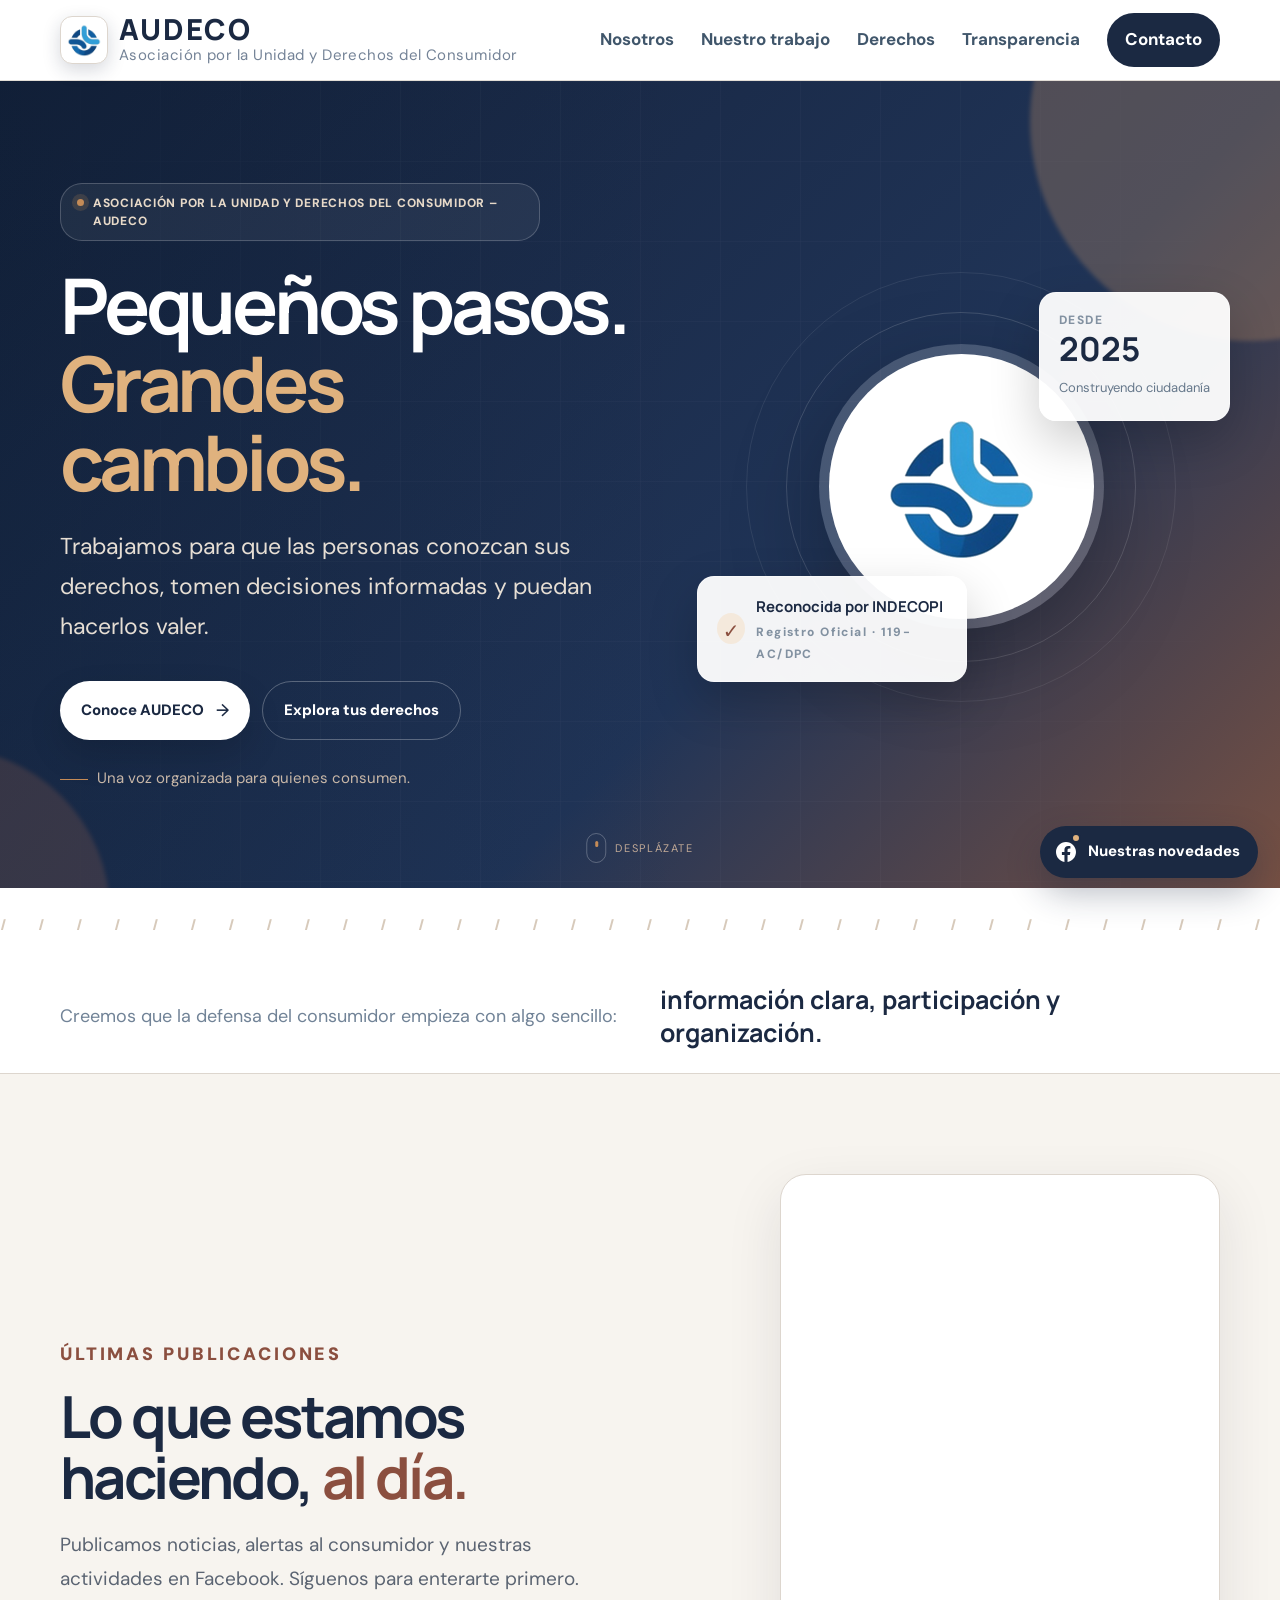
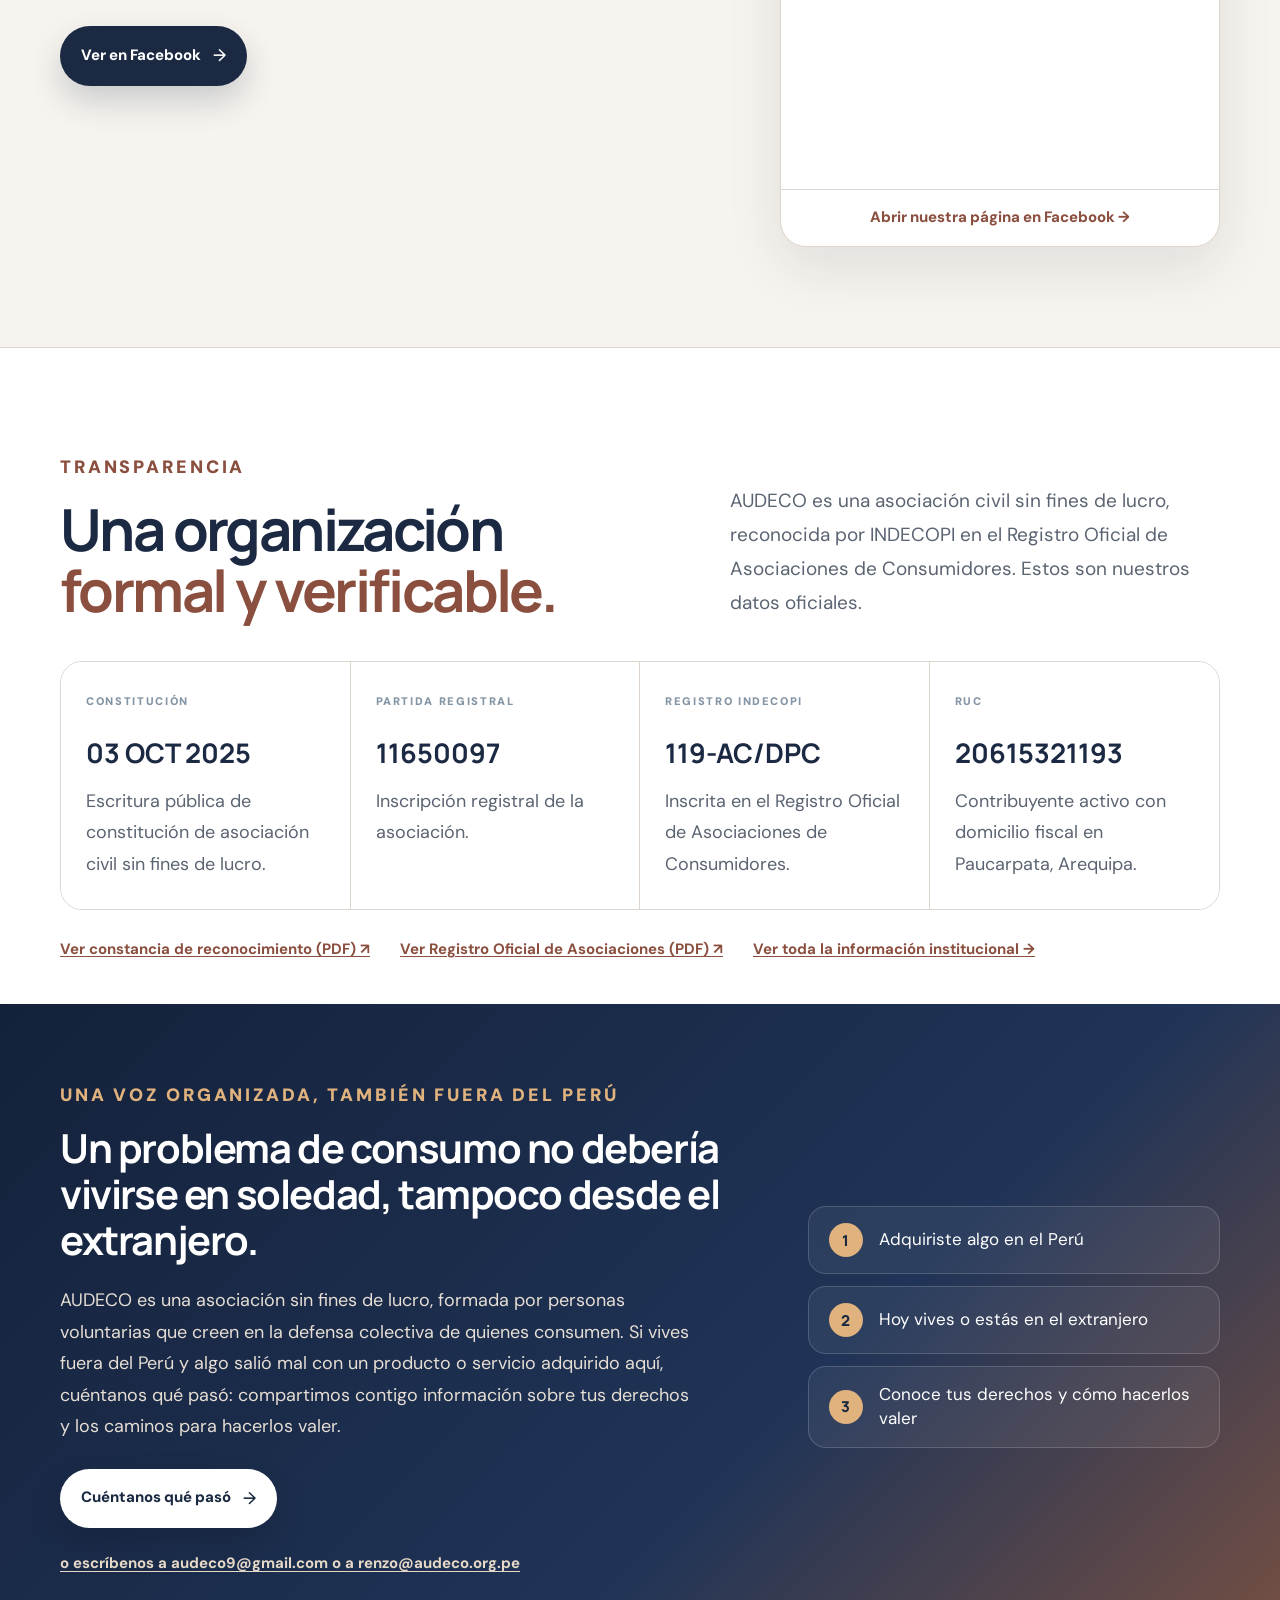
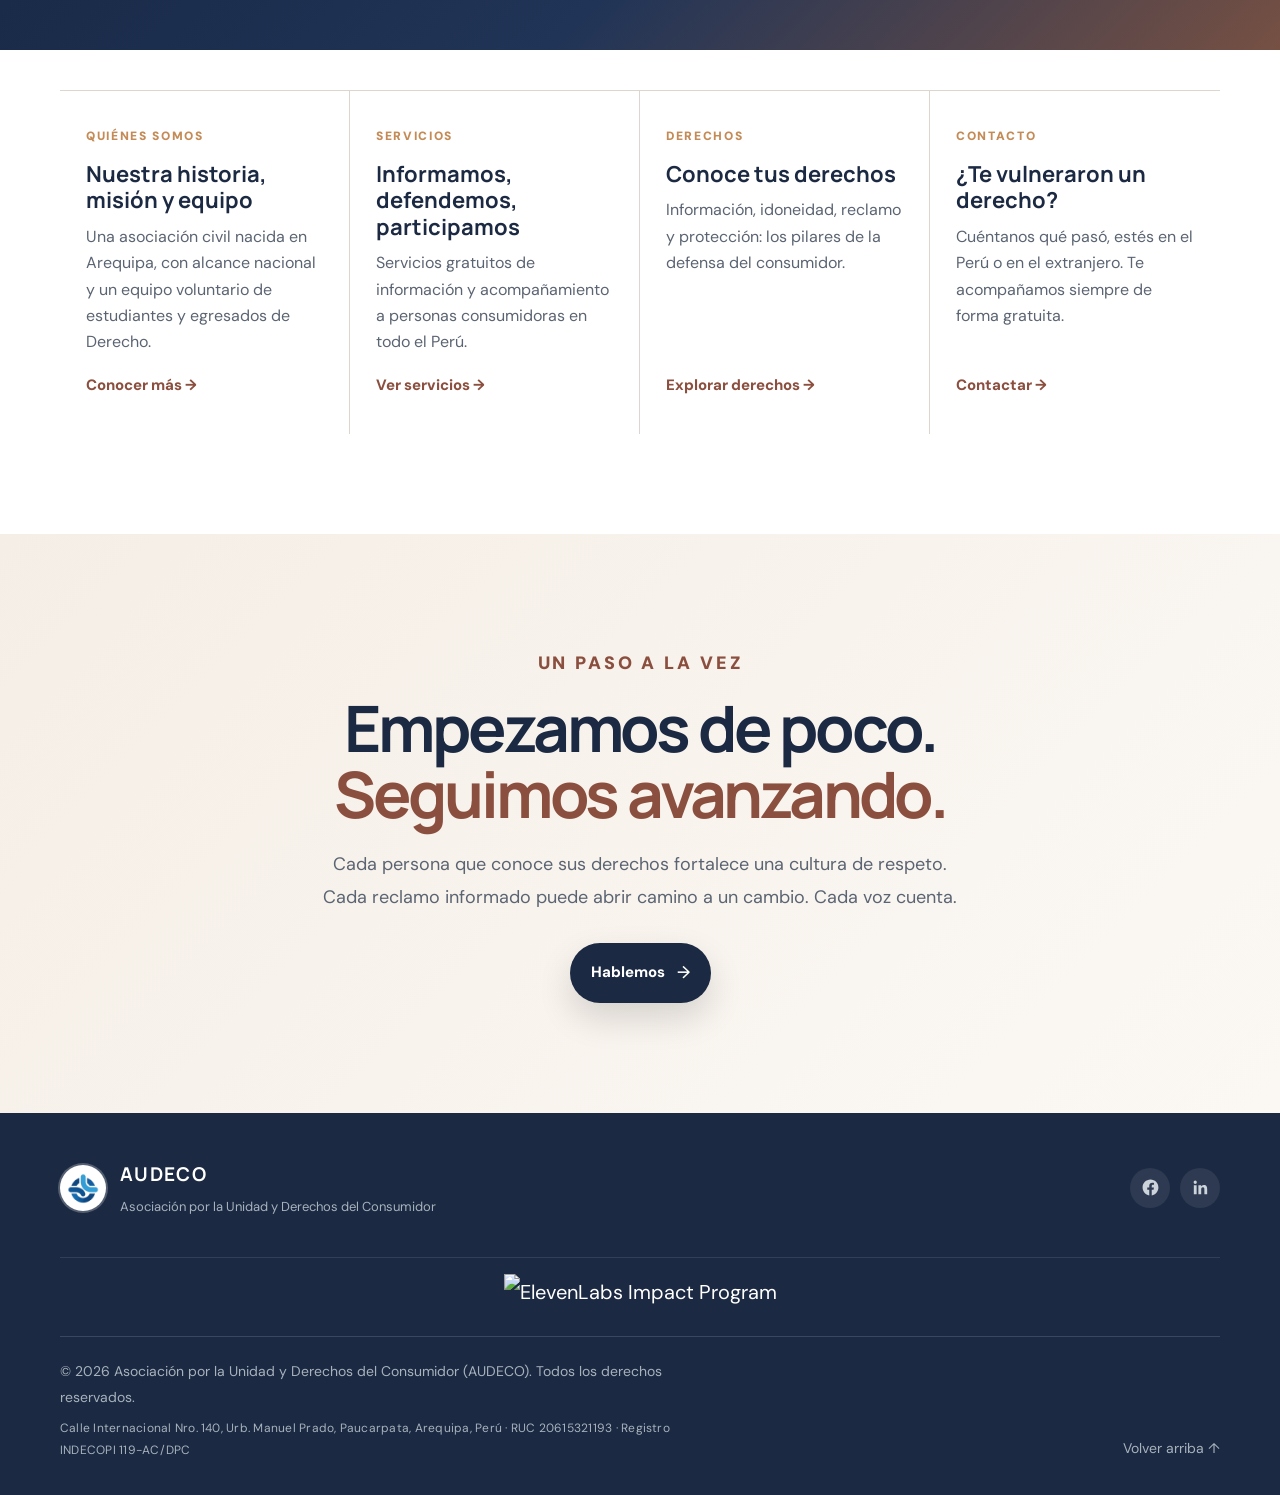
==== commit 59083683: "Forzar la descarga de los estilos nuevos y logo con fondo transparente Los navegadores guardaban sty" ====
--- a/index.html
+++ b/index.html
@@ -38,7 +38,7 @@
   <link rel="preconnect" href="https://fonts.googleapis.com">
   <link rel="preconnect" href="https://fonts.gstatic.com" crossorigin>
   <link href="https://fonts.googleapis.com/css2?family=DM+Sans:wght@400;500;600;700&family=Manrope:wght@600;700;800&display=swap" rel="stylesheet">
-  <link rel="stylesheet" href="style.css">
+  <link rel="stylesheet" href="style.css?v=2">
 </head>
 <body>
   <div class="progress" id="progress"></div>
@@ -46,7 +46,7 @@
   <header class="site-header" id="top">
     <div class="container nav-wrap">
       <a class="brand" href="index.html" aria-label="AUDECO, inicio">
-        <img class="brand-logo" src="logo-audeco.png" alt="" width="48" height="48">
+        <img class="brand-logo" src="logo-audeco.png?v=2" alt="" width="48" height="48">
         <div class="brand-text"><strong>AUDECO</strong><span>Asociación por la Unidad y Derechos del Consumidor</span></div>
       </a>
 
@@ -83,7 +83,7 @@
           <div class="logo-stage">
             <div class="logo-ring ring-1"></div><div class="logo-ring ring-2"></div>
             <div class="logo-card">
-              <div class="logo-mark"><img src="logo-audeco.png" alt="Logo de AUDECO"></div>
+              <div class="logo-mark"><img src="logo-audeco.png?v=2" alt="Logo de AUDECO"></div>
             </div>
             <div class="floating-card card-top"><small>DESDE</small><strong>2025</strong><span>Construyendo ciudadanía</span></div>
             <div class="floating-card card-bottom"><span class="check">✓</span><div><strong>Reconocida por INDECOPI</strong><small>Registro Oficial · 119-AC/DPC</small></div></div>
@@ -197,7 +197,7 @@
   <footer>
     <div class="container footer-top">
       <div class="footer-brand">
-        <img class="footer-mark" src="logo-audeco.png" alt="" width="46" height="46">
+        <img class="footer-mark" src="logo-audeco.png?v=2" alt="" width="46" height="46">
         <div><strong>AUDECO</strong><span>Asociación por la Unidad y Derechos del Consumidor</span></div>
       </div>
       <div class="social-links" aria-label="Redes sociales de AUDECO">
@@ -227,6 +227,6 @@
       </div>
     </div>
   </footer>
-  <script src="script.js"></script>
+  <script src="script.js?v=2"></script>
 </body>
 </html>
--- a/style.css
+++ b/style.css
@@ -39,7 +39,7 @@
 .site-header{position:sticky;top:0;z-index:90;background:rgba(255,255,255,.9);backdrop-filter:blur(18px);border-bottom:1px solid rgba(221,214,206,.8)}
 .nav-wrap{min-height:80px;display:flex;align-items:center;justify-content:space-between;gap:30px}
 .brand{display:flex;align-items:center;gap:11px}
-.brand-logo{width:48px;height:48px;border-radius:12px;background:#f4f8f9;object-fit:contain;flex-shrink:0;box-shadow:0 6px 18px rgba(27,41,66,.18)}
+.brand-logo{width:48px;height:48px;padding:5px;border-radius:12px;background:#fff;border:1px solid var(--line);object-fit:contain;flex-shrink:0;box-shadow:0 6px 18px rgba(27,41,66,.18)}
 .brand-text strong{display:block;color:var(--navy);font-size:29px;line-height:1.1;font-weight:800;letter-spacing:.07em}
 .brand-text span{display:block;color:#748397;font-size:15px;line-height:1.4;letter-spacing:.03em;white-space:nowrap}
 .main-nav a{white-space:nowrap}
@@ -82,8 +82,8 @@
 .ring-1{width:350px;height:350px}
 .ring-2{width:430px;height:430px;border-color:rgba(255,255,255,.08)}
 .logo-card{position:relative;width:285px;height:285px;border-radius:50%;padding:10px;background:rgba(255,255,255,.18);box-shadow:0 35px 90px rgba(0,0,0,.28);z-index:2}
-.logo-mark{width:100%;height:100%;border-radius:50%;background:#f4f8f9;display:grid;place-items:center;box-shadow:inset 0 0 0 8px rgba(255,255,255,.14)}
-.logo-mark img{width:68%;height:auto;border-radius:50%}
+.logo-mark{width:100%;height:100%;border-radius:50%;background:#fff;display:grid;place-items:center;box-shadow:inset 0 0 0 8px rgba(255,255,255,.14)}
+.logo-mark img{width:62%;height:auto}
 .floating-card{position:absolute;z-index:4;max-width:270px;background:rgba(255,255,255,.95);color:var(--navy);border:1px solid rgba(255,255,255,.4);box-shadow:0 20px 50px rgba(0,0,0,.2);border-radius:17px;padding:16px 19px}
 .card-top{right:-10px;top:55px;min-width:165px}
 .card-top small,.card-bottom small{display:block;color:#8291a1;font-size:12px;letter-spacing:.12em;font-weight:800}
@@ -250,7 +250,7 @@
 .email-list strong{color:var(--navy);font-size:18px;font-weight:800}
 .contact-card{border-radius:29px;padding:33px;background:var(--navy);color:#fff;box-shadow:var(--shadow)}
 .contact-logo{width:92px;height:92px;background:white;border-radius:50%;padding:4px;margin-bottom:25px;display:grid;place-items:center}
-.contact-logo img{width:100%;height:100%;border-radius:50%;object-fit:contain;background:#f4f8f9}
+.contact-logo img{width:78%;height:78%;object-fit:contain}
 .contact-card>div:nth-child(2)>span{display:block;color:var(--cyan);font-size:11px;font-weight:900;letter-spacing:.15em}
 .contact-card>div:nth-child(2)>strong{display:block;font-size:23px;line-height:1.25;margin:9px 0}
 .contact-card>div:nth-child(2)>small{color:#d7c8bb;font-size:14px}
@@ -298,7 +298,7 @@
 footer{background:var(--navy);color:#fff}
 .footer-top{display:flex;align-items:center;justify-content:space-between;flex-wrap:wrap;gap:24px;padding:44px 0 28px}
 .footer-brand{display:flex;align-items:center;gap:14px}
-.footer-mark{width:46px;height:46px;border-radius:50%;background:#f4f8f9;object-fit:contain;flex-shrink:0;box-shadow:0 0 0 2px rgba(255,255,255,.25)}
+.footer-mark{width:46px;height:46px;padding:6px;border-radius:50%;background:#fff;object-fit:contain;flex-shrink:0;box-shadow:0 0 0 2px rgba(255,255,255,.25)}
 .footer-brand strong{display:block;font-size:19px;letter-spacing:.07em}
 .footer-brand span{display:block;color:#a7b2bd;font-size:13px;margin-top:3px;max-width:340px}
 .social-links{display:flex;align-items:center;gap:10px}
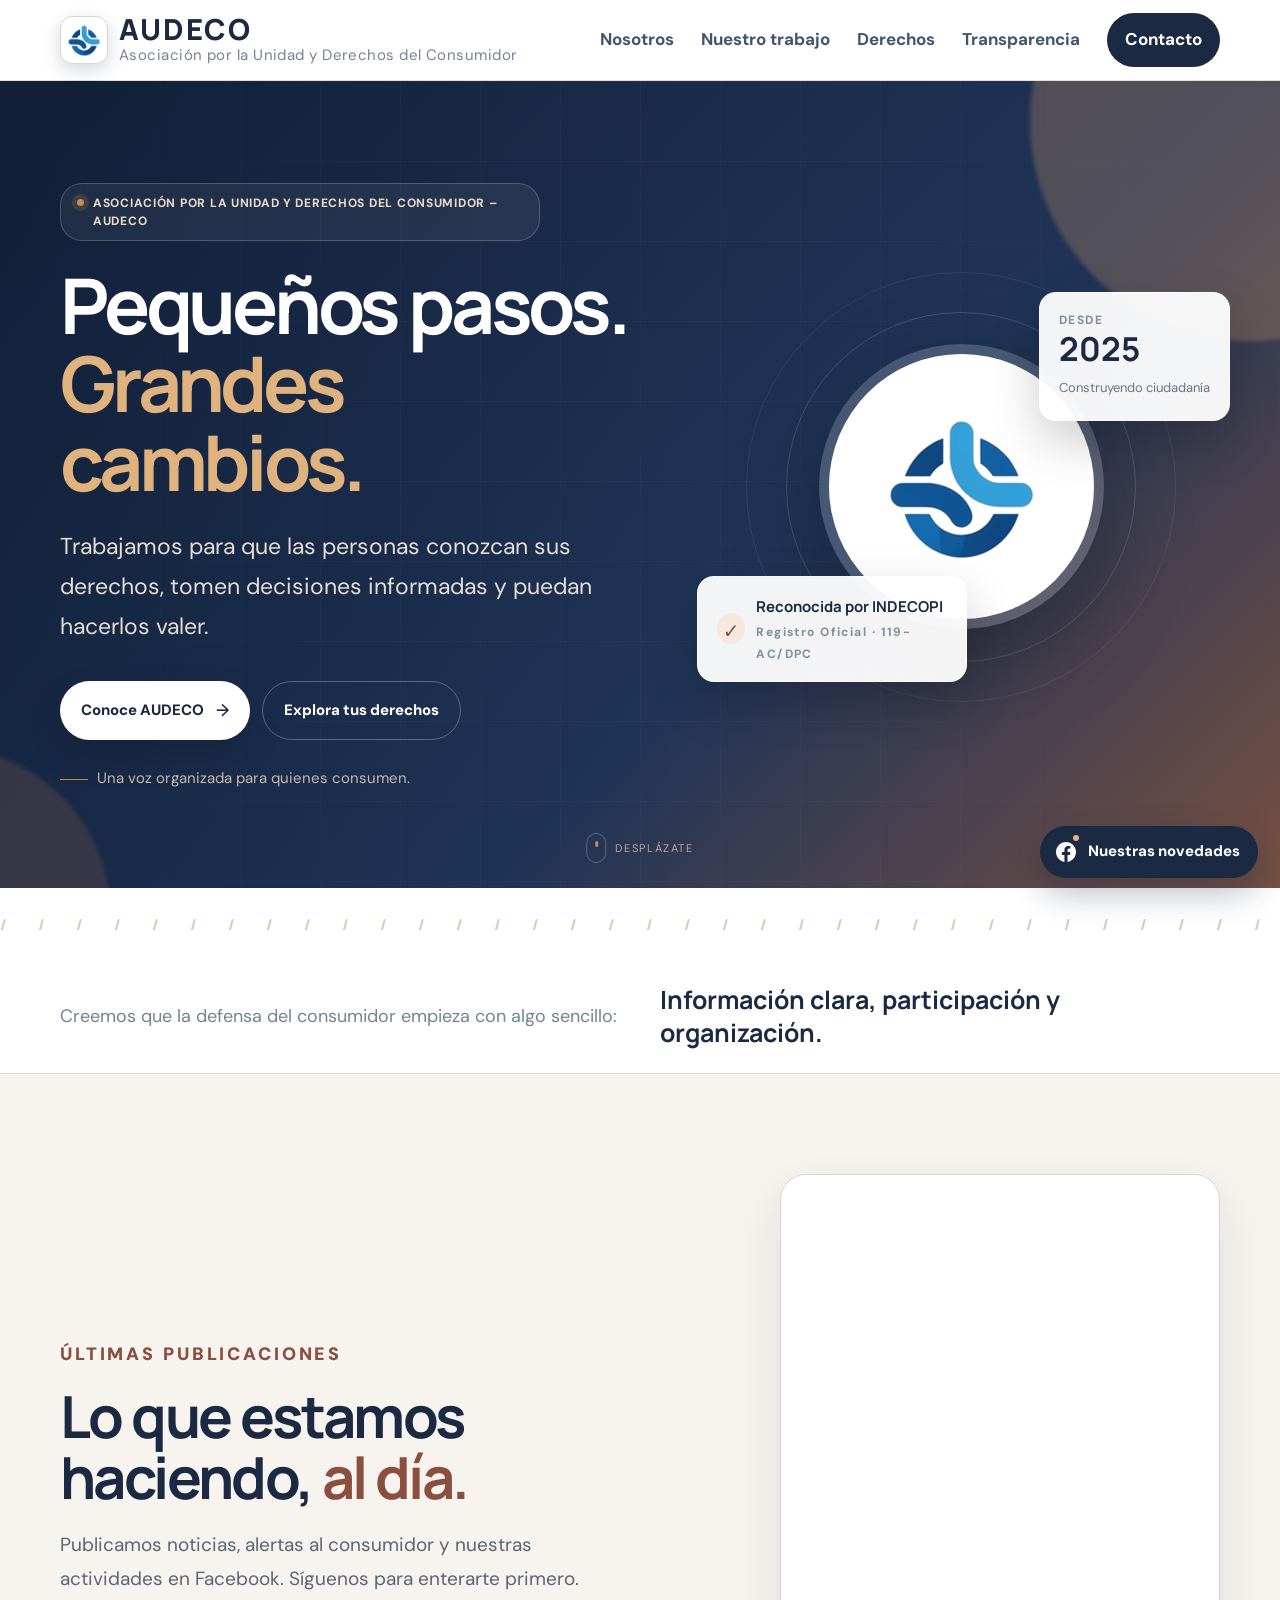
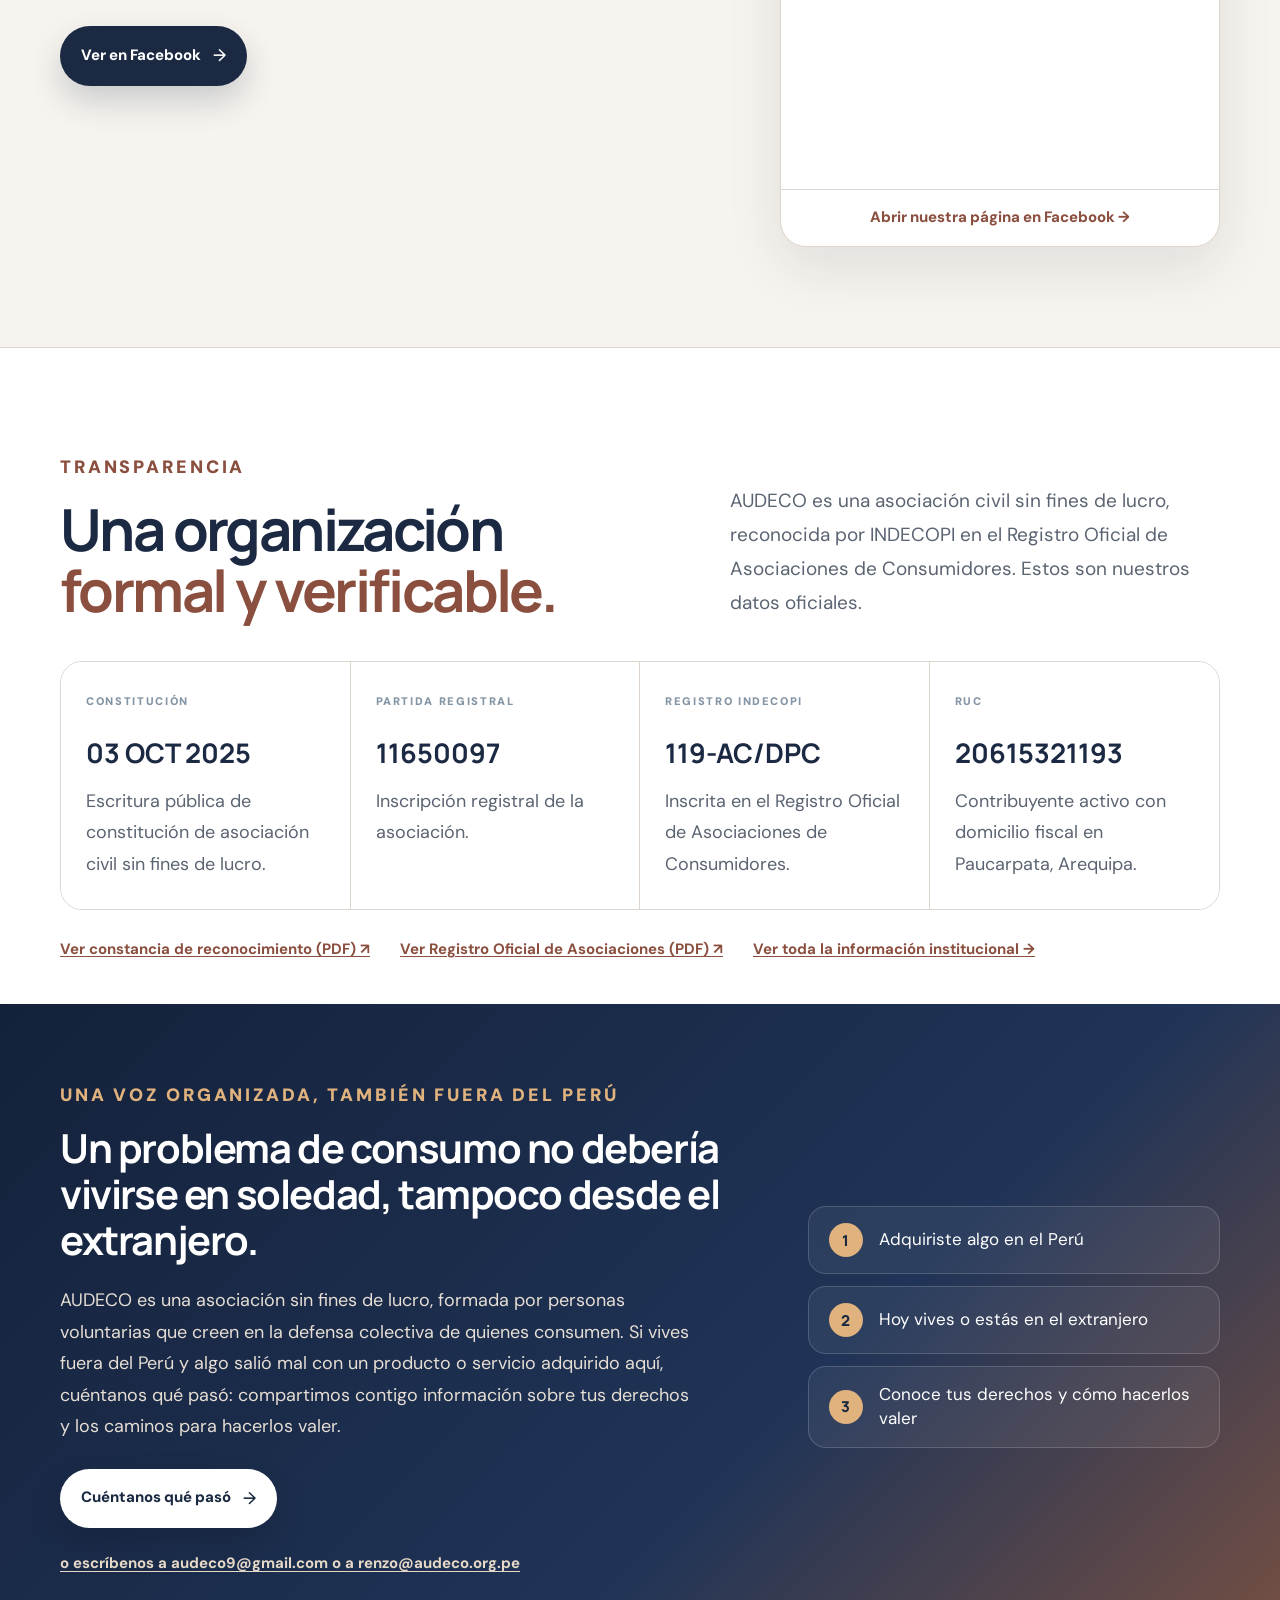
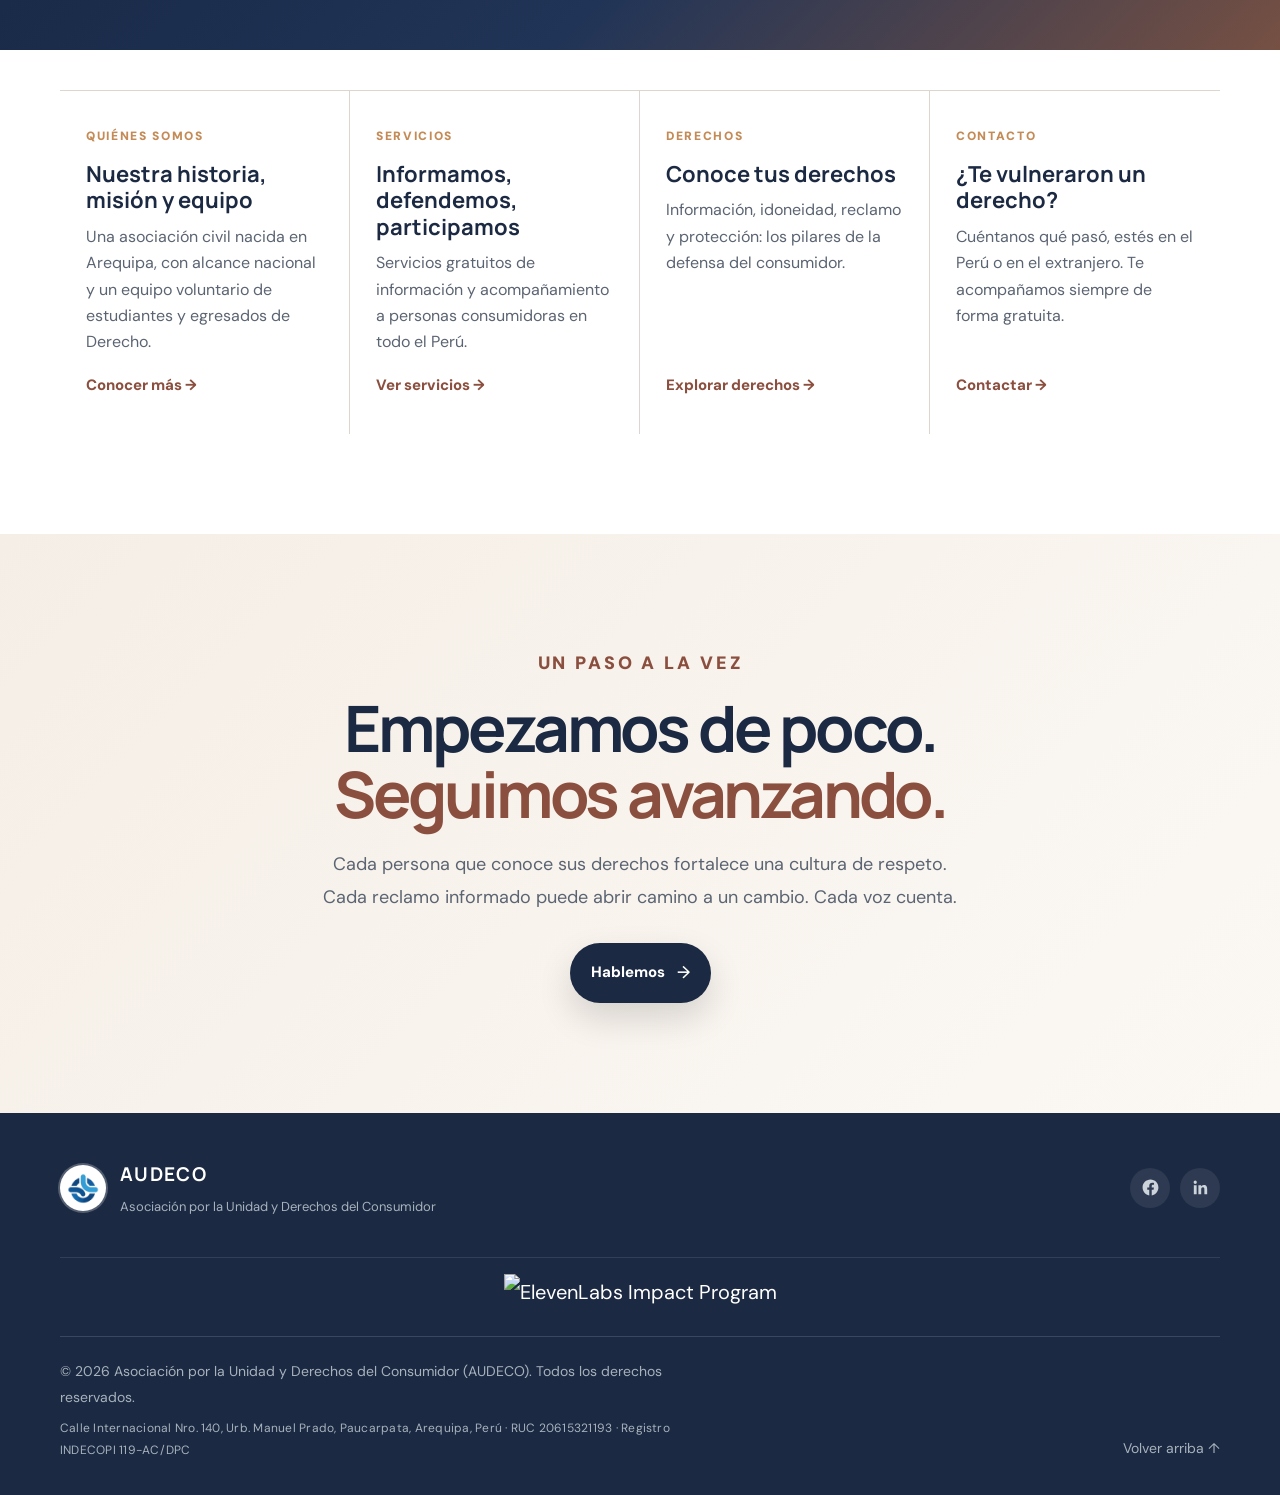
==== commit 6bef4fb9: "Inicio: «Información» con mayúscula en la franja de introducción Co-Authored-By: Claude Opus 5.5 <no" ====
--- a/index.html
+++ b/index.html
@@ -98,7 +98,7 @@
     <section class="intro-strip">
       <div class="container intro-grid">
         <p>Creemos que la defensa del consumidor empieza con algo sencillo:</p>
-        <strong>información clara, participación y organización.</strong>
+        <strong>Información clara, participación y organización.</strong>
       </div>
     </section>
 
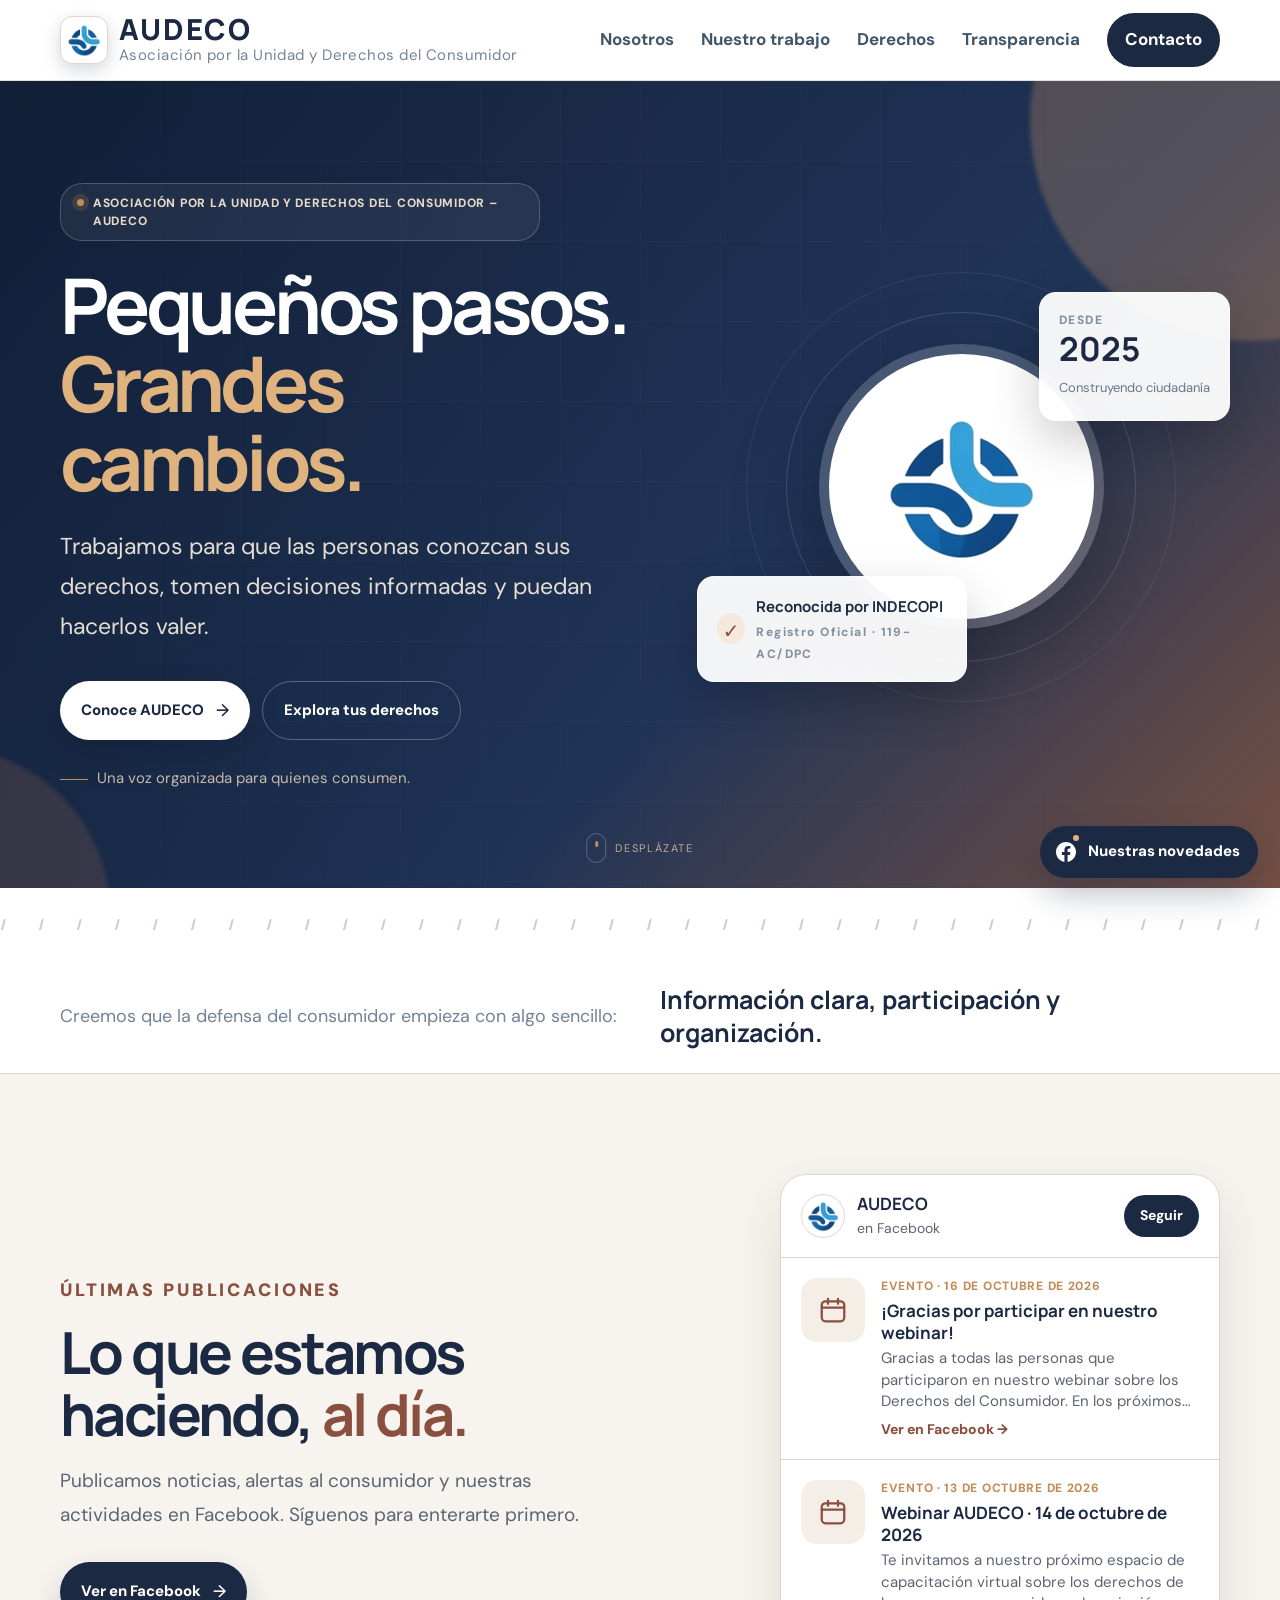
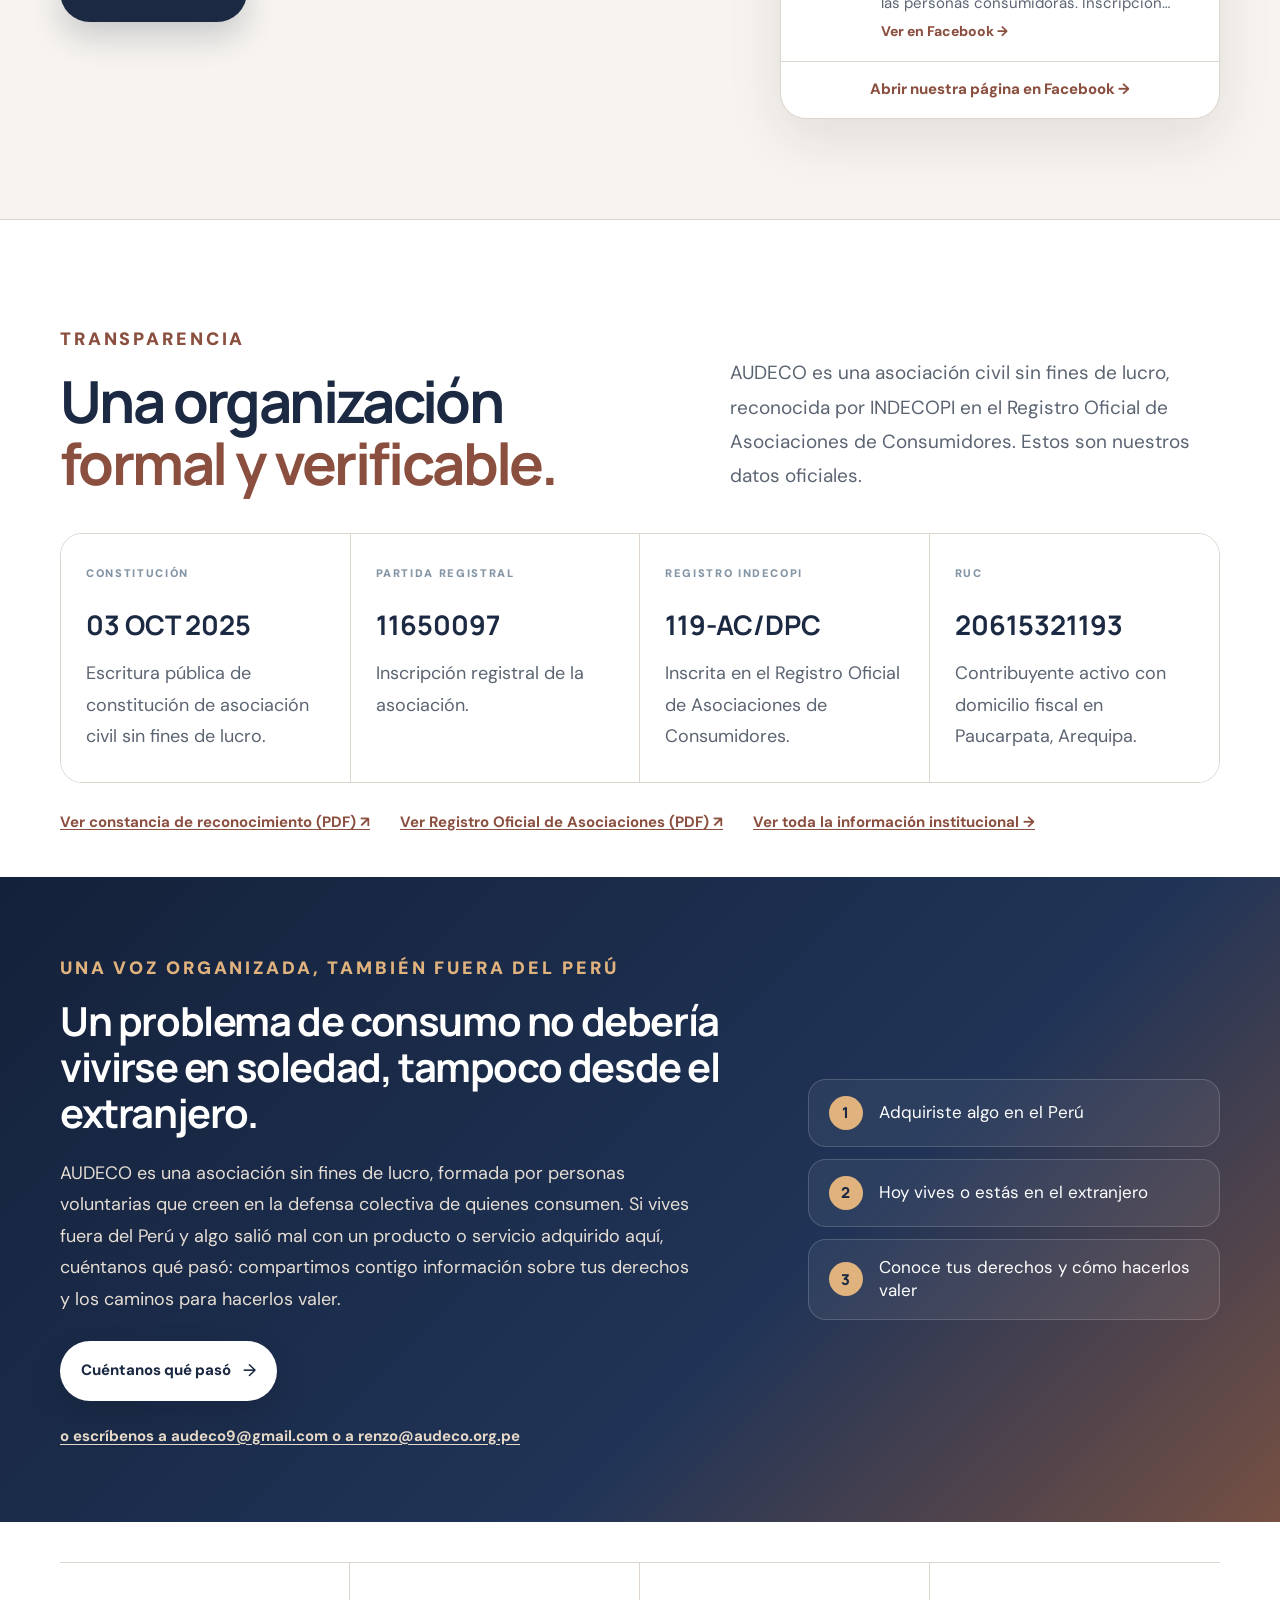
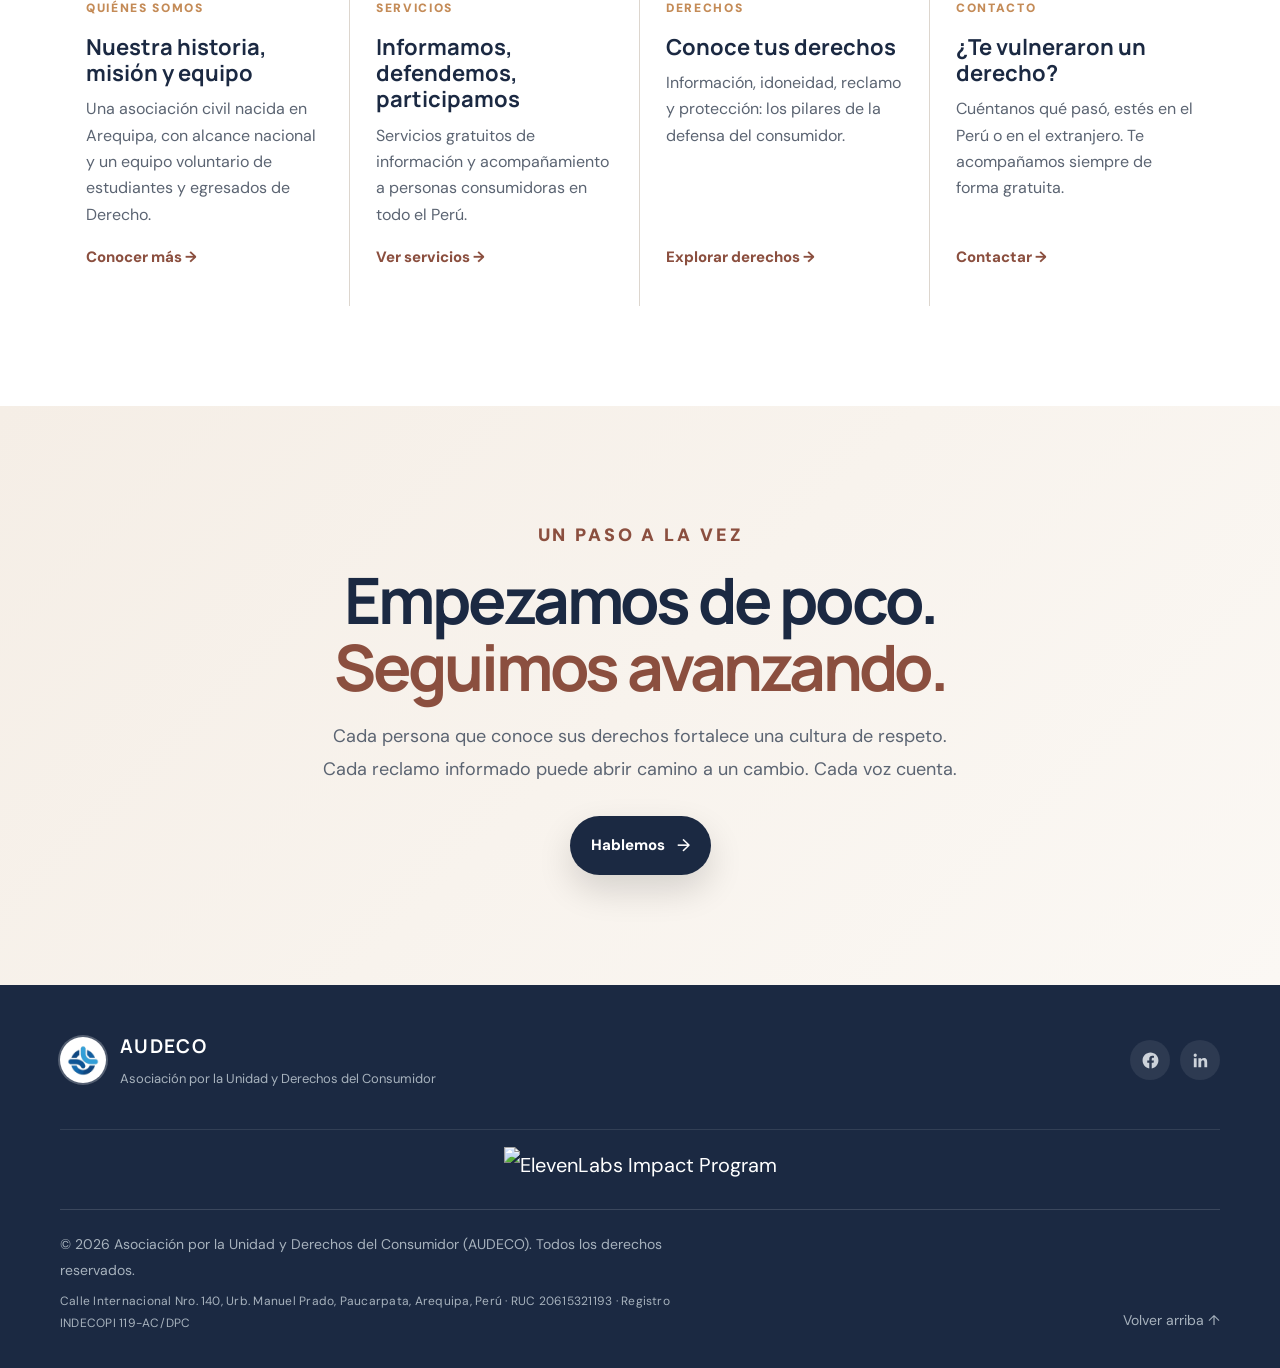
==== commit 83669a26: "Reemplazar el plugin de Facebook por tarjetas propias de publicaciones El plugin oficial cargaba la " ====
--- a/index.html
+++ b/index.html
@@ -38,7 +38,7 @@
   <link rel="preconnect" href="https://fonts.googleapis.com">
   <link rel="preconnect" href="https://fonts.gstatic.com" crossorigin>
   <link href="https://fonts.googleapis.com/css2?family=DM+Sans:wght@400;500;600;700&family=Manrope:wght@600;700;800&display=swap" rel="stylesheet">
-  <link rel="stylesheet" href="style.css?v=2">
+  <link rel="stylesheet" href="style.css?v=3">
 </head>
 <body>
   <div class="progress" id="progress"></div>
@@ -46,7 +46,7 @@
   <header class="site-header" id="top">
     <div class="container nav-wrap">
       <a class="brand" href="index.html" aria-label="AUDECO, inicio">
-        <img class="brand-logo" src="logo-audeco.png?v=2" alt="" width="48" height="48">
+        <img class="brand-logo" src="logo-audeco.png?v=3" alt="" width="48" height="48">
         <div class="brand-text"><strong>AUDECO</strong><span>Asociación por la Unidad y Derechos del Consumidor</span></div>
       </a>
 
@@ -83,7 +83,7 @@
           <div class="logo-stage">
             <div class="logo-ring ring-1"></div><div class="logo-ring ring-2"></div>
             <div class="logo-card">
-              <div class="logo-mark"><img src="logo-audeco.png?v=2" alt="Logo de AUDECO"></div>
+              <div class="logo-mark"><img src="logo-audeco.png?v=3" alt="Logo de AUDECO"></div>
             </div>
             <div class="floating-card card-top"><small>DESDE</small><strong>2025</strong><span>Construyendo ciudadanía</span></div>
             <div class="floating-card card-bottom"><span class="check">✓</span><div><strong>Reconocida por INDECOPI</strong><small>Registro Oficial · 119-AC/DPC</small></div></div>
@@ -111,7 +111,12 @@
           <a href="https://www.facebook.com/AudecoPe" target="_blank" rel="noopener noreferrer" class="btn btn-primary">Ver en Facebook <b>→</b></a>
         </div>
         <aside class="fb-side">
-          <div class="fb-embed" data-fb-height="600"></div>
+          <div class="fb-side-head">
+            <img src="logo-audeco.png?v=3" alt="" width="44" height="44">
+            <div><strong>AUDECO</strong><span>en Facebook</span></div>
+            <a href="https://www.facebook.com/AudecoPe" target="_blank" rel="noopener noreferrer">Seguir</a>
+          </div>
+          <div class="fb-feed" data-limit="4"></div>
           <a class="fb-side-foot" href="https://www.facebook.com/AudecoPe" target="_blank" rel="noopener noreferrer">Abrir nuestra página en Facebook →</a>
         </aside>
       </div>
@@ -197,7 +202,7 @@
   <footer>
     <div class="container footer-top">
       <div class="footer-brand">
-        <img class="footer-mark" src="logo-audeco.png?v=2" alt="" width="46" height="46">
+        <img class="footer-mark" src="logo-audeco.png?v=3" alt="" width="46" height="46">
         <div><strong>AUDECO</strong><span>Asociación por la Unidad y Derechos del Consumidor</span></div>
       </div>
       <div class="social-links" aria-label="Redes sociales de AUDECO">
@@ -227,6 +232,6 @@
       </div>
     </div>
   </footer>
-  <script src="script.js?v=2"></script>
+  <script src="script.js?v=3"></script>
 </body>
 </html>
--- a/style.css
+++ b/style.css
@@ -469,7 +469,7 @@
 .fbw-head{display:flex;justify-content:space-between;align-items:center;padding:10px 12px 10px 18px;background:var(--navy);color:#fff;font-size:16px}
 .fbw-min{border:0;background:rgba(255,255,255,.12);color:#fff;width:32px;height:32px;border-radius:50%;font-size:22px;line-height:1;cursor:pointer}
 .fbw-min:hover{background:rgba(255,255,255,.22)}
-.fbw-body{flex:1;overflow:auto;padding:12px 12px 0;min-height:120px}
+.fbw-body{flex:1;overflow:auto;min-height:120px}
 .fbw-foot{display:block;text-align:center;padding:12px;font-weight:800;font-size:15px;color:var(--blue);border-top:1px solid var(--line)}
 @media(max-width:600px){
   .fbw{right:14px;bottom:14px}
@@ -477,7 +477,6 @@
   .fbw-btn{padding:14px}
   .fbw-dot{left:auto;right:6px}
   .fbw-panel{width:calc(100vw - 28px)}
-  .fbw-body{padding:8px 0 0}
 }
 @media(prefers-reduced-motion:reduce){.fbw.open .fbw-panel{animation:none}}
 
@@ -489,11 +488,30 @@
 .fb-copy p{max-width:520px;margin:0 0 30px;color:var(--muted);font-size:19px;line-height:1.8}
 .fb-copy .btn{background:var(--navy);color:#fff;box-shadow:0 15px 32px rgba(27,41,66,.2)}
 .fb-side{background:#fff;border-radius:var(--radius);box-shadow:var(--shadow);overflow:hidden;border:1px solid var(--line)}
-.fb-embed{padding:14px 14px 0;min-height:614px}
+.fb-side-head{display:flex;align-items:center;gap:12px;padding:18px 20px;border-bottom:1px solid var(--line)}
+.fb-side-head img{width:44px;height:44px;border-radius:50%;border:1px solid var(--line);padding:4px;background:#fff}
+.fb-side-head div{flex:1;line-height:1.25}
+.fb-side-head strong{display:block;color:var(--navy);font-size:17px}
+.fb-side-head span{color:var(--muted);font-size:14px}
+.fb-side-head a{background:var(--navy);color:#fff;font-weight:800;font-size:14px;padding:8px 16px;border-radius:999px}
+.fb-feed{min-height:200px}
+.fb-item{display:flex;gap:16px;padding:20px;border-bottom:1px solid var(--line);transition:background .2s}
+.fb-item:last-child{border-bottom:0}
+.fb-item:hover{background:var(--soft)}
+.fb-thumb{width:64px;height:64px;border-radius:16px;flex-shrink:0;object-fit:cover}
+.fb-icon{display:grid;place-items:center;background:var(--sky);color:var(--blue)}
+.fb-icon svg{width:30px;height:30px}
+.fb-text{display:flex;flex-direction:column;gap:4px;line-height:1.45;min-width:0}
+.fb-text small{color:var(--cyan);font-weight:800;font-size:12px;letter-spacing:.06em;text-transform:uppercase}
+.fb-text strong{color:var(--navy);font-size:17px;line-height:1.3}
+.fb-text span{color:var(--muted);font-size:15px;display:-webkit-box;-webkit-line-clamp:3;-webkit-box-orient:vertical;overflow:hidden}
+.fb-text em{font-style:normal;color:var(--blue);font-weight:800;font-size:14px;margin-top:2px}
+.fb-empty{padding:24px;margin:0;color:var(--muted);font-size:16px}
+.fb-empty a{color:var(--blue);font-weight:800}
 .fb-side-foot{display:block;text-align:center;padding:14px;font-weight:800;font-size:15px;color:var(--blue);border-top:1px solid var(--line)}
 @media(max-width:900px){
   .fb-section{padding:70px 0}
   .fb-grid{grid-template-columns:1fr;gap:36px}
   .fb-side{max-width:500px;width:100%;margin:auto}
 }
-@media(max-width:720px){.fb-embed{padding:10px 10px 0;min-height:0}}
+@media(max-width:720px){.fb-item{padding:16px}.fb-thumb{width:54px;height:54px}.fb-side-head{padding:16px}}
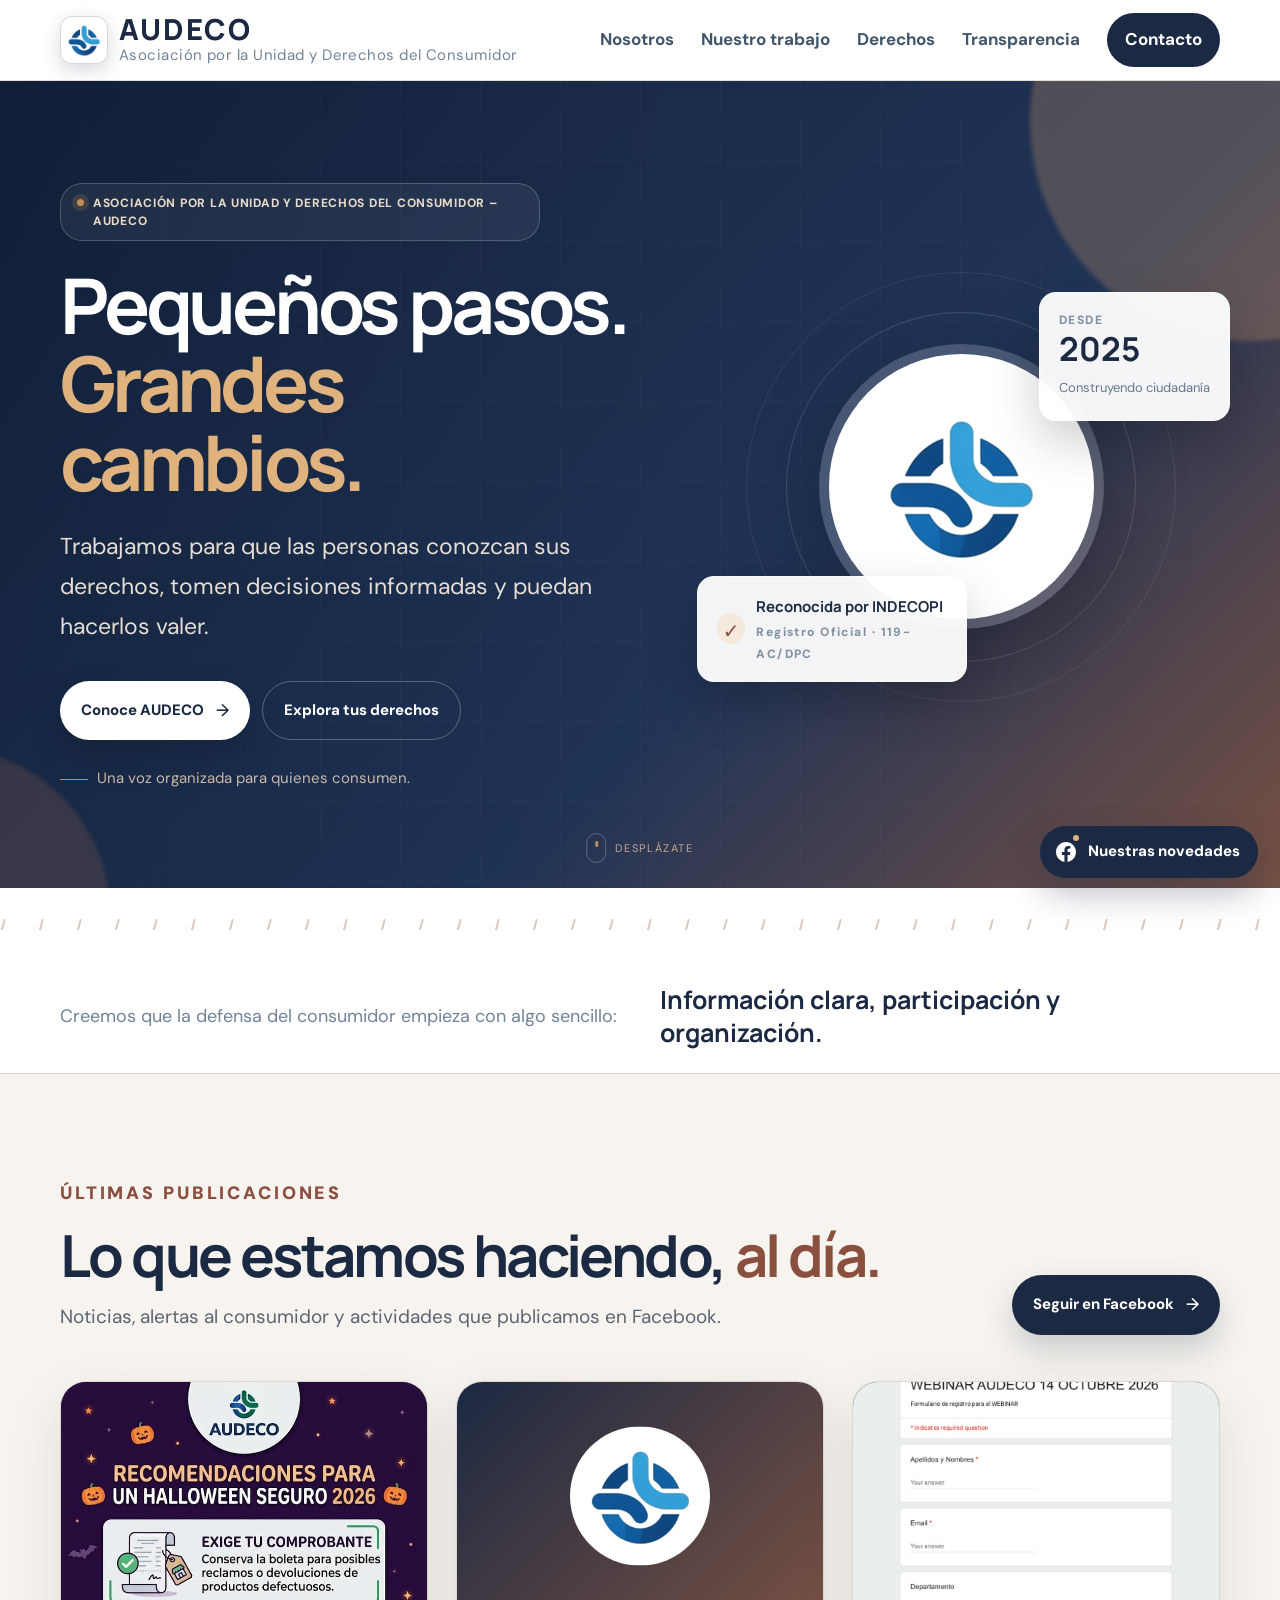
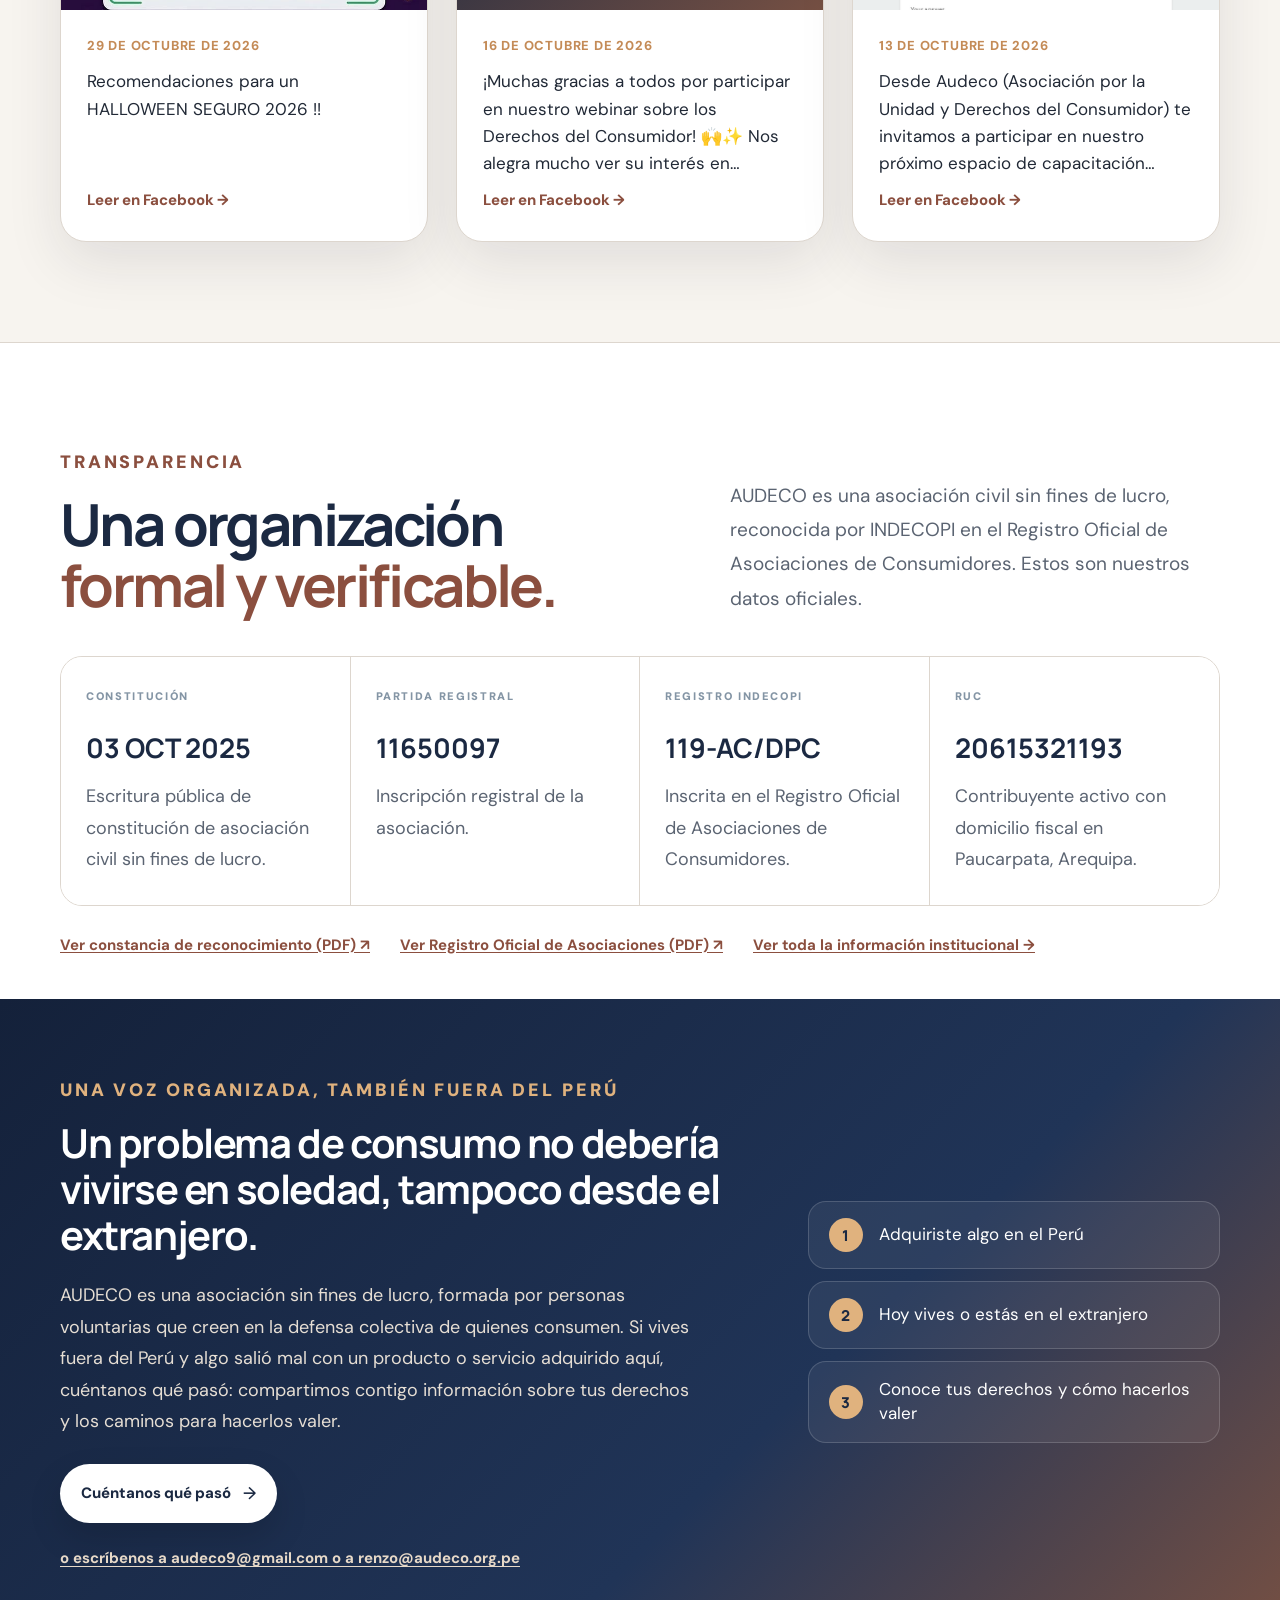
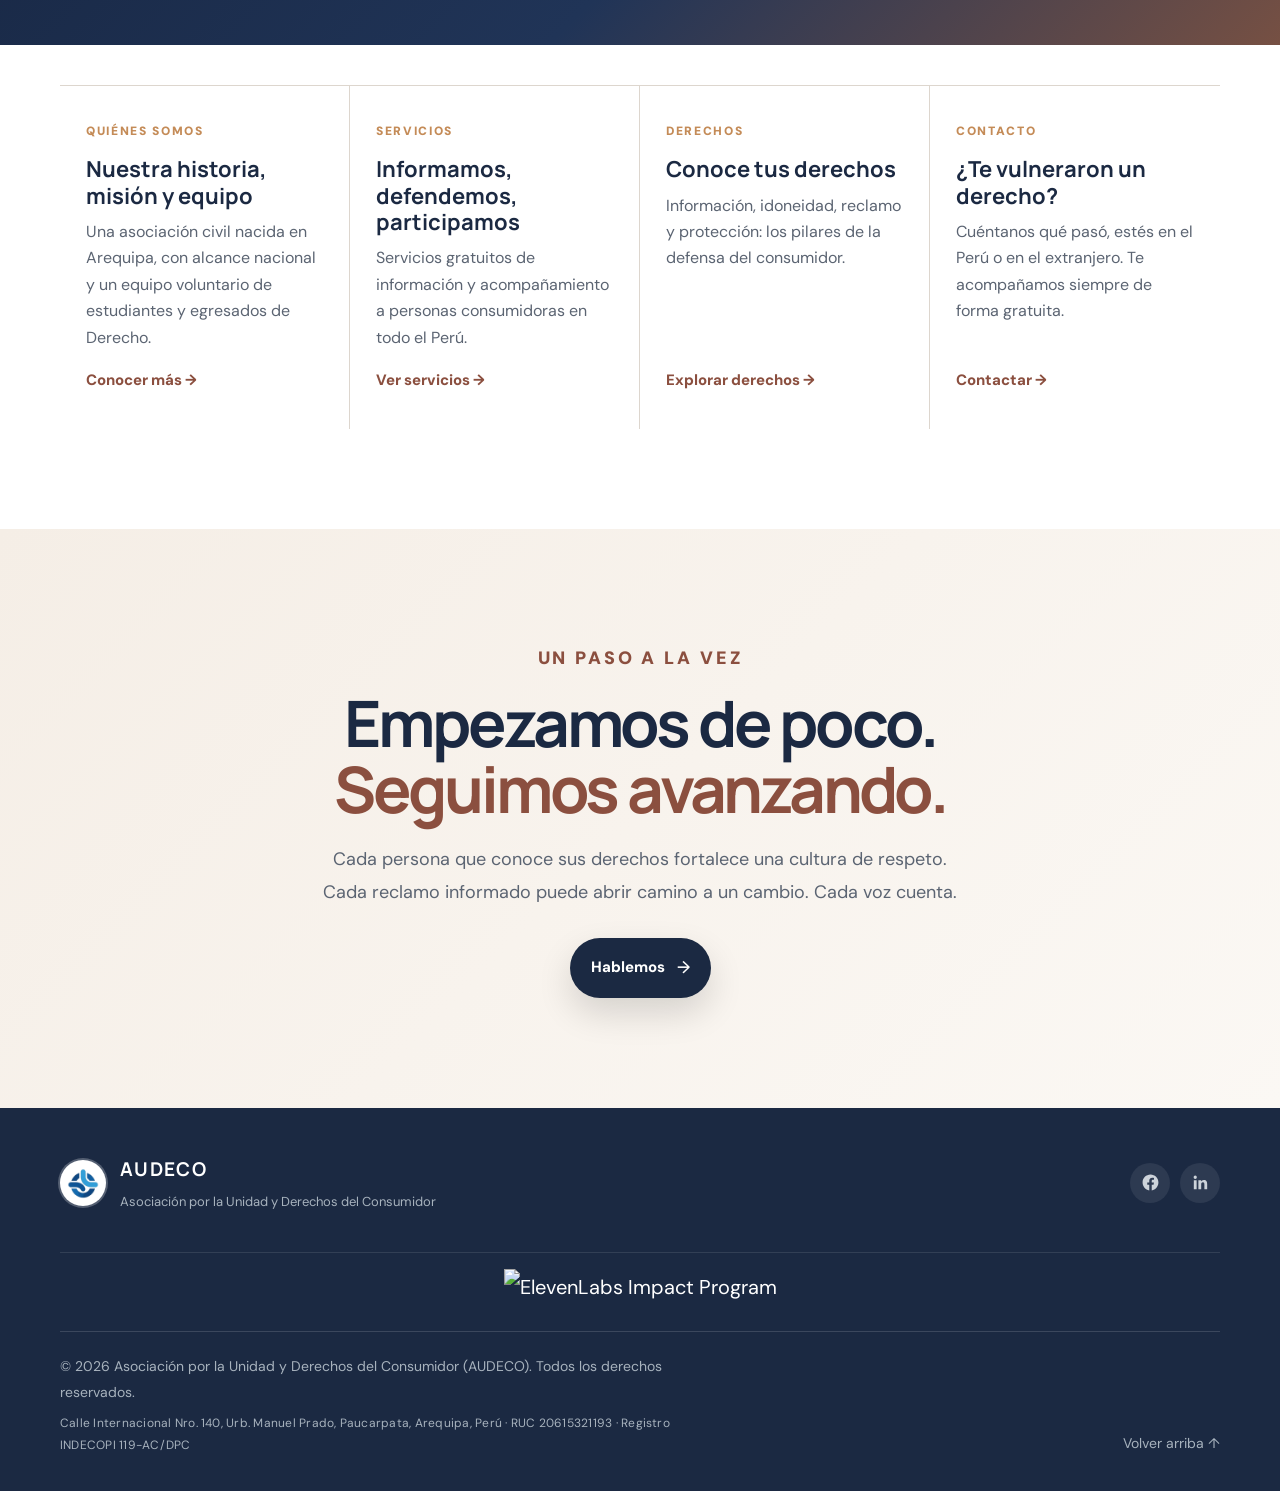
==== commit aeaebcfe: "Tarjetas con foto para las publicaciones y guía de mantenimiento El inicio muestra las 3 publicacion" ====
--- a/index.html
+++ b/index.html
@@ -38,7 +38,7 @@
   <link rel="preconnect" href="https://fonts.googleapis.com">
   <link rel="preconnect" href="https://fonts.gstatic.com" crossorigin>
   <link href="https://fonts.googleapis.com/css2?family=DM+Sans:wght@400;500;600;700&family=Manrope:wght@600;700;800&display=swap" rel="stylesheet">
-  <link rel="stylesheet" href="style.css?v=3">
+  <link rel="stylesheet" href="style.css?v=4">
 </head>
 <body>
   <div class="progress" id="progress"></div>
@@ -46,7 +46,7 @@
   <header class="site-header" id="top">
     <div class="container nav-wrap">
       <a class="brand" href="index.html" aria-label="AUDECO, inicio">
-        <img class="brand-logo" src="logo-audeco.png?v=3" alt="" width="48" height="48">
+        <img class="brand-logo" src="logo-audeco.png?v=4" alt="" width="48" height="48">
         <div class="brand-text"><strong>AUDECO</strong><span>Asociación por la Unidad y Derechos del Consumidor</span></div>
       </a>
 
@@ -83,7 +83,7 @@
           <div class="logo-stage">
             <div class="logo-ring ring-1"></div><div class="logo-ring ring-2"></div>
             <div class="logo-card">
-              <div class="logo-mark"><img src="logo-audeco.png?v=3" alt="Logo de AUDECO"></div>
+              <div class="logo-mark"><img src="logo-audeco.png?v=4" alt="Logo de AUDECO"></div>
             </div>
             <div class="floating-card card-top"><small>DESDE</small><strong>2025</strong><span>Construyendo ciudadanía</span></div>
             <div class="floating-card card-bottom"><span class="check">✓</span><div><strong>Reconocida por INDECOPI</strong><small>Registro Oficial · 119-AC/DPC</small></div></div>
@@ -103,22 +103,16 @@
     </section>
 
     <section class="fb-section" id="novedades" aria-label="Últimas publicaciones de AUDECO en Facebook">
-      <div class="container fb-grid">
-        <div class="fb-copy reveal">
-          <span class="kicker">ÚLTIMAS PUBLICACIONES</span>
-          <h2>Lo que estamos haciendo, <span>al día.</span></h2>
-          <p>Publicamos noticias, alertas al consumidor y nuestras actividades en Facebook. Síguenos para enterarte primero.</p>
-          <a href="https://www.facebook.com/AudecoPe" target="_blank" rel="noopener noreferrer" class="btn btn-primary">Ver en Facebook <b>→</b></a>
-        </div>
-        <aside class="fb-side">
-          <div class="fb-side-head">
-            <img src="logo-audeco.png?v=3" alt="" width="44" height="44">
-            <div><strong>AUDECO</strong><span>en Facebook</span></div>
-            <a href="https://www.facebook.com/AudecoPe" target="_blank" rel="noopener noreferrer">Seguir</a>
+      <div class="container">
+        <div class="fb-head reveal">
+          <div>
+            <span class="kicker">ÚLTIMAS PUBLICACIONES</span>
+            <h2>Lo que estamos haciendo, <span>al día.</span></h2>
+            <p>Noticias, alertas al consumidor y actividades que publicamos en Facebook.</p>
           </div>
-          <div class="fb-feed" data-limit="4"></div>
-          <a class="fb-side-foot" href="https://www.facebook.com/AudecoPe" target="_blank" rel="noopener noreferrer">Abrir nuestra página en Facebook →</a>
-        </aside>
+          <a href="https://www.facebook.com/AudecoPe" target="_blank" rel="noopener noreferrer" class="btn btn-primary">Seguir en Facebook <b>→</b></a>
+        </div>
+        <div class="fb-cards" data-limit="3"></div>
       </div>
     </section>
 
@@ -202,7 +196,7 @@
   <footer>
     <div class="container footer-top">
       <div class="footer-brand">
-        <img class="footer-mark" src="logo-audeco.png?v=3" alt="" width="46" height="46">
+        <img class="footer-mark" src="logo-audeco.png?v=4" alt="" width="46" height="46">
         <div><strong>AUDECO</strong><span>Asociación por la Unidad y Derechos del Consumidor</span></div>
       </div>
       <div class="social-links" aria-label="Redes sociales de AUDECO">
@@ -232,6 +226,6 @@
       </div>
     </div>
   </footer>
-  <script src="script.js?v=3"></script>
+  <script src="script.js?v=4"></script>
 </body>
 </html>
--- a/style.css
+++ b/style.css
@@ -482,19 +482,23 @@
 
 /* ---------- Últimas publicaciones (inicio) ---------- */
 .fb-section{padding:100px 0;background:var(--soft);border-bottom:1px solid var(--line)}
-.fb-grid{display:grid;grid-template-columns:1fr 440px;gap:70px;align-items:center}
-.fb-copy h2{font-size:clamp(38px,4.7vw,58px);line-height:1.06;letter-spacing:-.045em;color:var(--navy);margin:13px 0 20px}
-.fb-copy h2 span{color:var(--blue)}
-.fb-copy p{max-width:520px;margin:0 0 30px;color:var(--muted);font-size:19px;line-height:1.8}
-.fb-copy .btn{background:var(--navy);color:#fff;box-shadow:0 15px 32px rgba(27,41,66,.2)}
-.fb-side{background:#fff;border-radius:var(--radius);box-shadow:var(--shadow);overflow:hidden;border:1px solid var(--line)}
-.fb-side-head{display:flex;align-items:center;gap:12px;padding:18px 20px;border-bottom:1px solid var(--line)}
-.fb-side-head img{width:44px;height:44px;border-radius:50%;border:1px solid var(--line);padding:4px;background:#fff}
-.fb-side-head div{flex:1;line-height:1.25}
-.fb-side-head strong{display:block;color:var(--navy);font-size:17px}
-.fb-side-head span{color:var(--muted);font-size:14px}
-.fb-side-head a{background:var(--navy);color:#fff;font-weight:800;font-size:14px;padding:8px 16px;border-radius:999px}
-.fb-feed{min-height:200px}
+.fb-head{display:flex;justify-content:space-between;align-items:flex-end;gap:30px;flex-wrap:wrap;margin-bottom:46px}
+.fb-head h2{font-size:clamp(38px,4.7vw,58px);line-height:1.06;letter-spacing:-.045em;color:var(--navy);margin:13px 0 14px}
+.fb-head h2 span{color:var(--blue)}
+.fb-head p{margin:0;color:var(--muted);font-size:19px}
+.fb-head .btn{background:var(--navy);color:#fff;box-shadow:0 15px 32px rgba(27,41,66,.2)}
+.fb-cards{display:grid;grid-template-columns:repeat(3,1fr);gap:28px;min-height:200px}
+.fb-card{display:flex;flex-direction:column;background:#fff;border-radius:var(--radius);overflow:hidden;box-shadow:var(--shadow);border:1px solid var(--line);transition:transform .25s,box-shadow .25s}
+.fb-card:hover{transform:translateY(-4px);box-shadow:0 26px 60px rgba(25,32,45,.16)}
+.fb-card-img{display:block;aspect-ratio:16/10;background:linear-gradient(135deg,var(--navy),#765043);overflow:hidden}
+.fb-card-img img{width:100%;height:100%;object-fit:cover;object-position:top;display:block;transition:transform .4s}
+.fb-card:hover .fb-card-img img{transform:scale(1.04)}
+.fb-card-img .fb-card-logo{width:38%;height:auto;margin:auto;position:relative;top:50%;transform:translateY(-50%);background:#fff;border-radius:50%;padding:14px;object-fit:contain}
+.fb-card:hover .fb-card-img .fb-card-logo{transform:translateY(-50%)}
+.fb-card-body{display:flex;flex-direction:column;gap:10px;padding:24px 26px 26px;flex:1}
+.fb-card-body small{color:var(--cyan);font-weight:800;font-size:13px;letter-spacing:.06em;text-transform:uppercase}
+.fb-card-text{color:var(--ink);font-size:17px;line-height:1.6;display:-webkit-box;-webkit-line-clamp:4;-webkit-box-orient:vertical;overflow:hidden;flex:1}
+.fb-card-body em{font-style:normal;color:var(--blue);font-weight:800;font-size:15px}
 .fb-item{display:flex;gap:16px;padding:20px;border-bottom:1px solid var(--line);transition:background .2s}
 .fb-item:last-child{border-bottom:0}
 .fb-item:hover{background:var(--soft)}
@@ -508,10 +512,11 @@
 .fb-text em{font-style:normal;color:var(--blue);font-weight:800;font-size:14px;margin-top:2px}
 .fb-empty{padding:24px;margin:0;color:var(--muted);font-size:16px}
 .fb-empty a{color:var(--blue);font-weight:800}
-.fb-side-foot{display:block;text-align:center;padding:14px;font-weight:800;font-size:15px;color:var(--blue);border-top:1px solid var(--line)}
-@media(max-width:900px){
+@media(max-width:980px){.fb-cards{grid-template-columns:repeat(2,1fr)}.fb-cards .fb-card:nth-child(3){display:none}}
+@media(max-width:720px){
   .fb-section{padding:70px 0}
-  .fb-grid{grid-template-columns:1fr;gap:36px}
-  .fb-side{max-width:500px;width:100%;margin:auto}
-}
-@media(max-width:720px){.fb-item{padding:16px}.fb-thumb{width:54px;height:54px}.fb-side-head{padding:16px}}
+  .fb-head{margin-bottom:30px}
+  .fb-cards{grid-template-columns:1fr;gap:22px}
+  .fb-cards .fb-card:nth-child(3){display:flex}
+  .fb-item{padding:16px}.fb-thumb{width:54px;height:54px}
+}
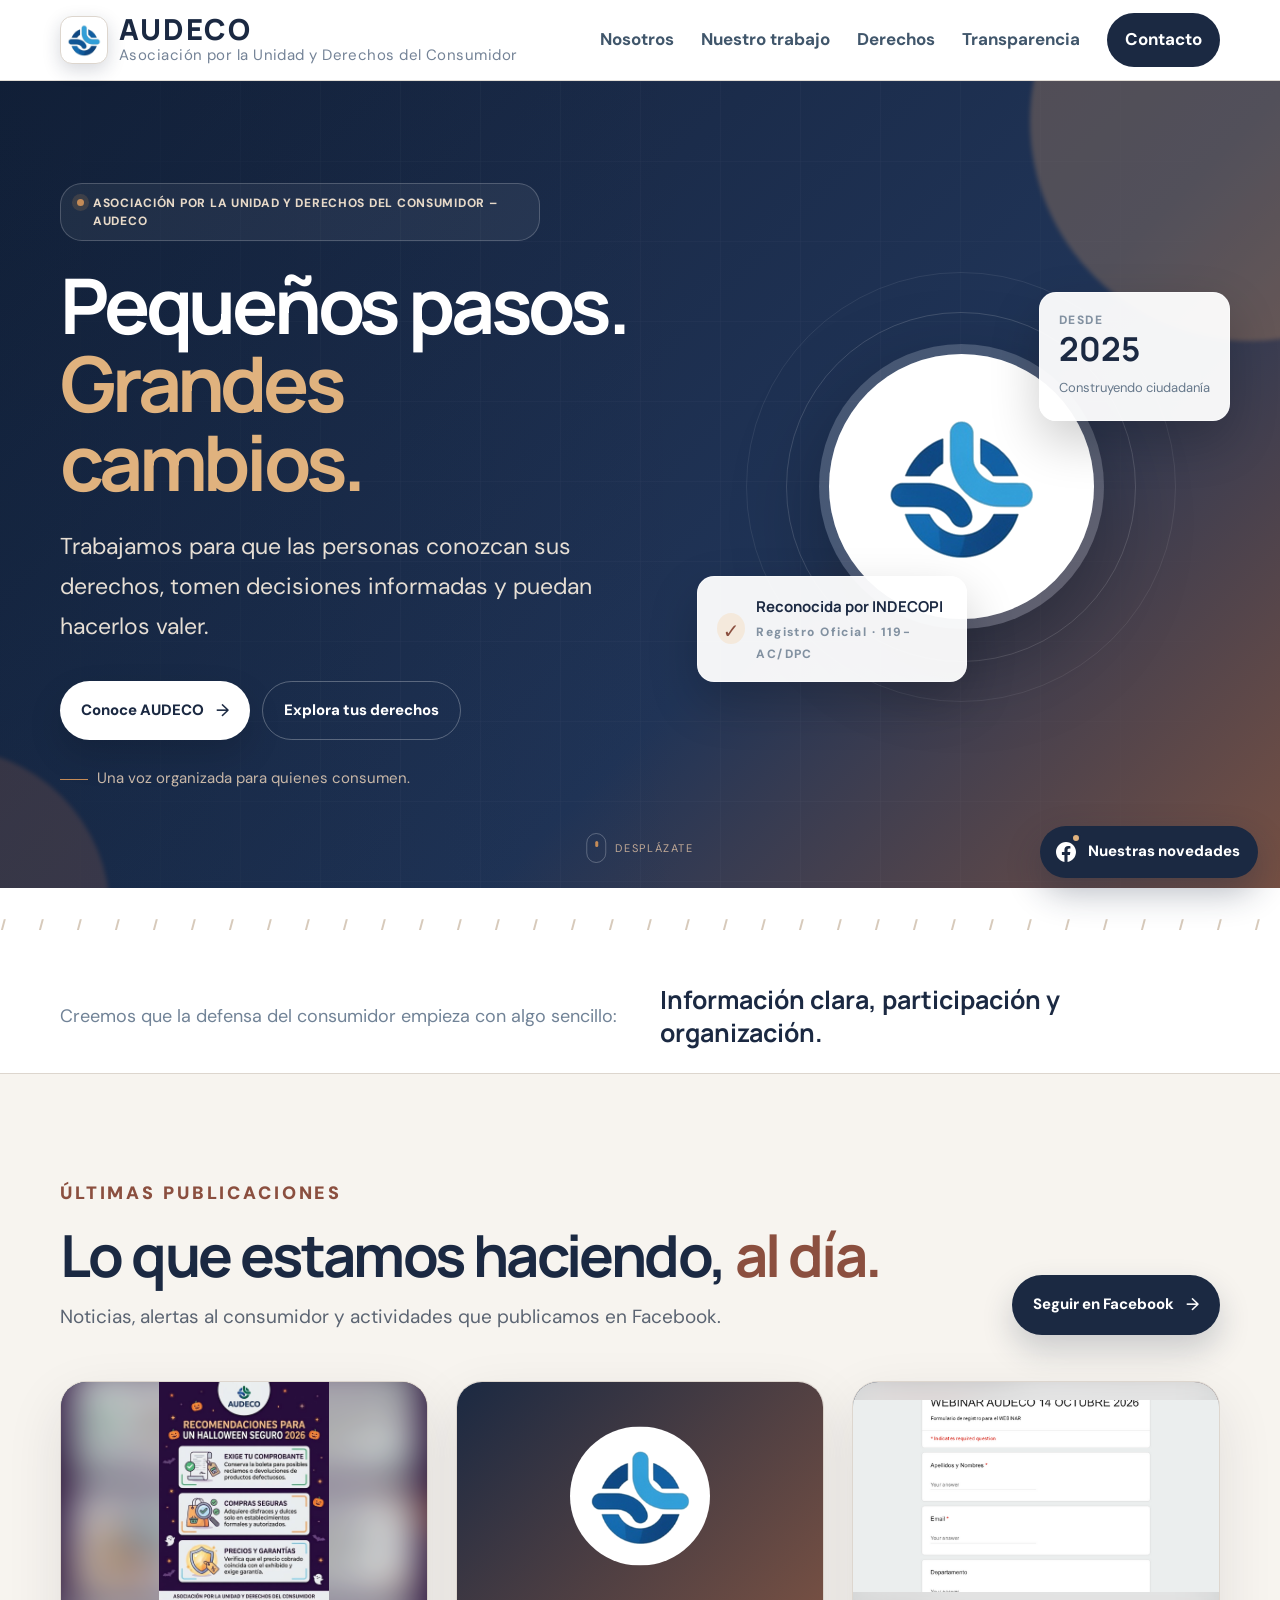
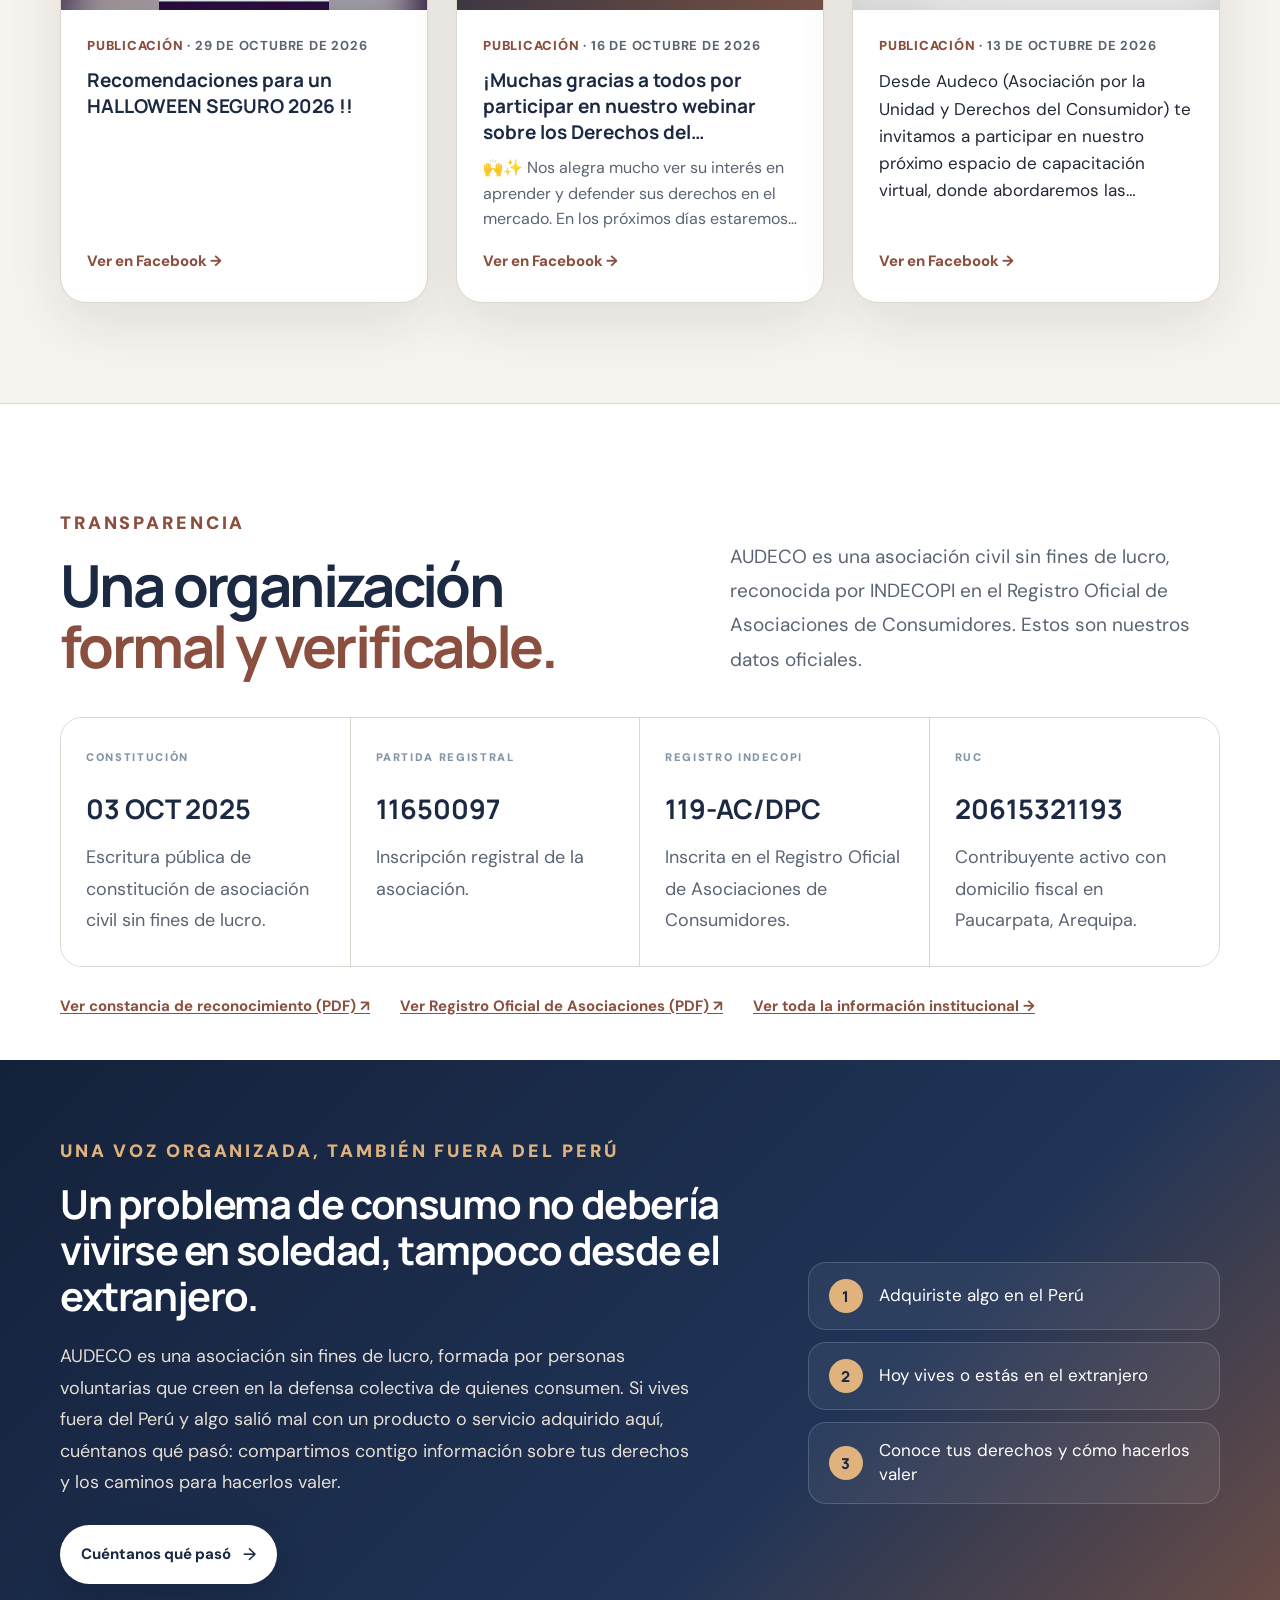
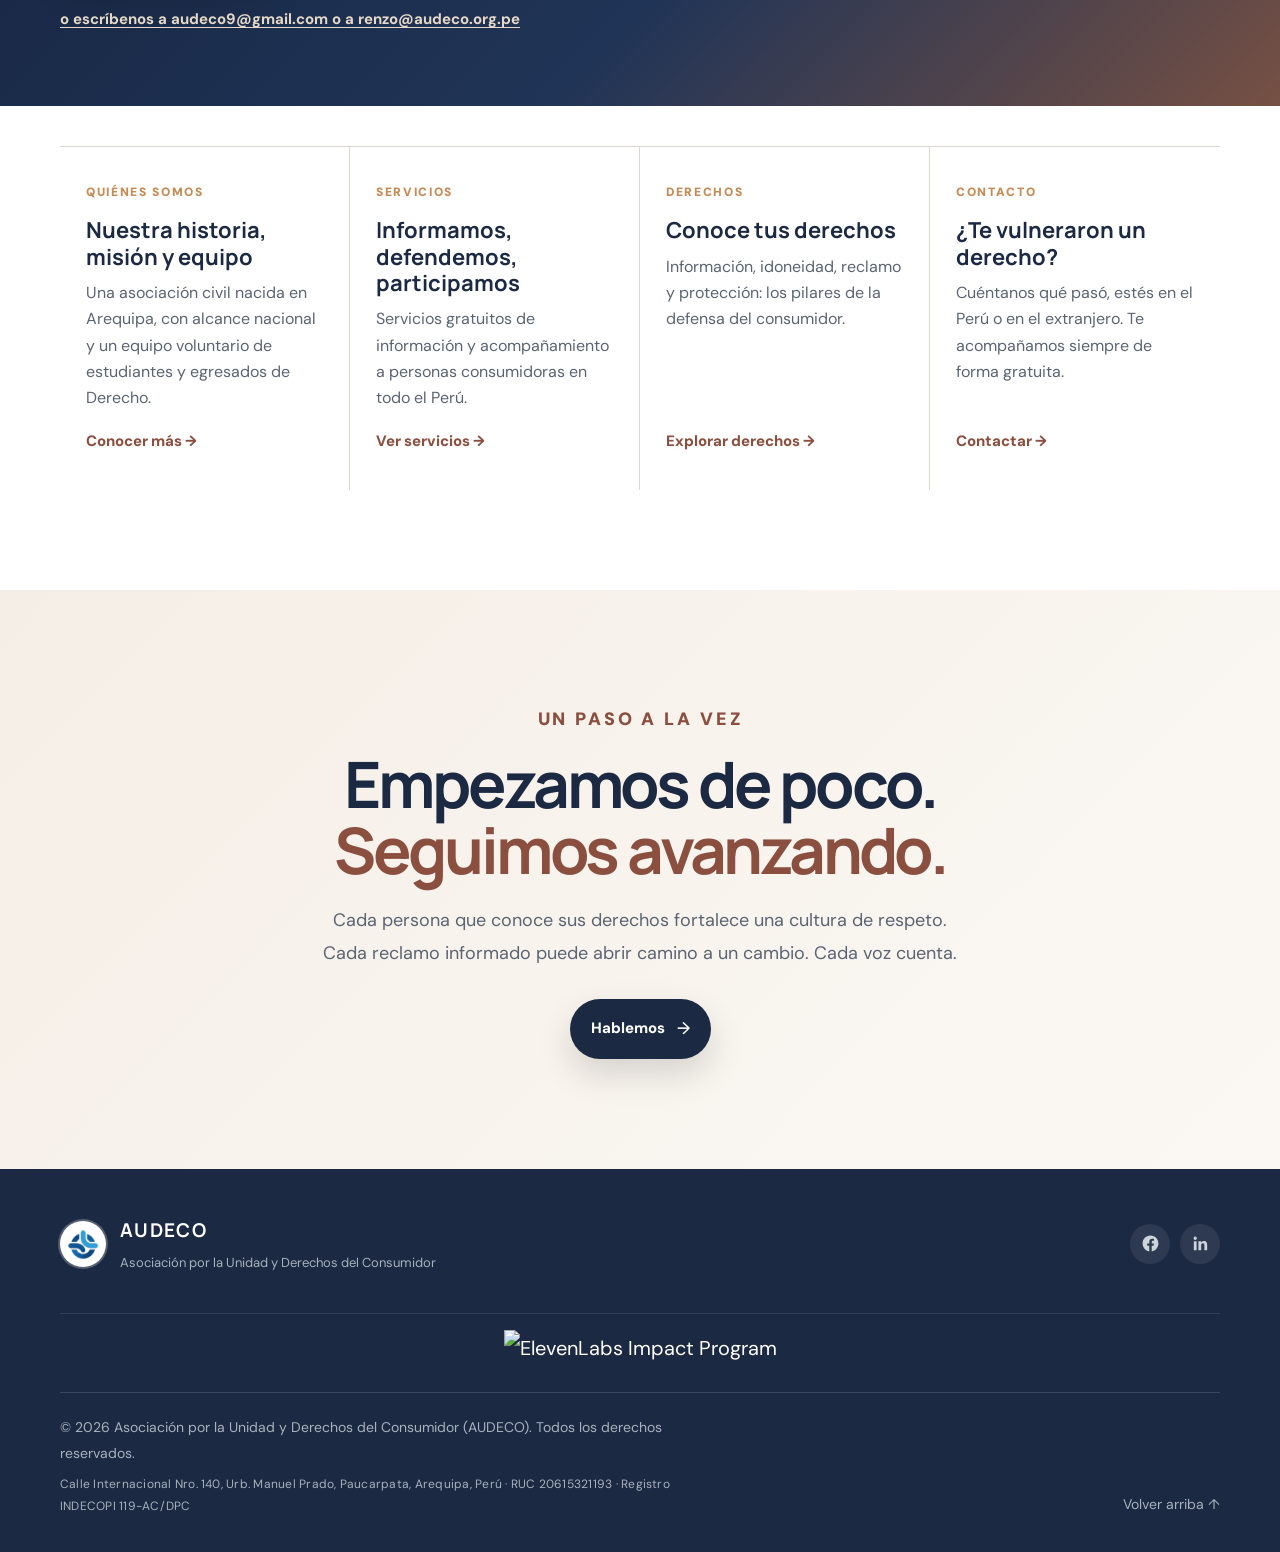
==== commit b700b6c6: "Tarjetas de publicaciones que se adaptan al tipo de post Cada tarjeta se clasifica sola: infografía " ====
--- a/index.html
+++ b/index.html
@@ -38,7 +38,7 @@
   <link rel="preconnect" href="https://fonts.googleapis.com">
   <link rel="preconnect" href="https://fonts.gstatic.com" crossorigin>
   <link href="https://fonts.googleapis.com/css2?family=DM+Sans:wght@400;500;600;700&family=Manrope:wght@600;700;800&display=swap" rel="stylesheet">
-  <link rel="stylesheet" href="style.css?v=4">
+  <link rel="stylesheet" href="style.css?v=5">
 </head>
 <body>
   <div class="progress" id="progress"></div>
@@ -46,7 +46,7 @@
   <header class="site-header" id="top">
     <div class="container nav-wrap">
       <a class="brand" href="index.html" aria-label="AUDECO, inicio">
-        <img class="brand-logo" src="logo-audeco.png?v=4" alt="" width="48" height="48">
+        <img class="brand-logo" src="logo-audeco.png?v=5" alt="" width="48" height="48">
         <div class="brand-text"><strong>AUDECO</strong><span>Asociación por la Unidad y Derechos del Consumidor</span></div>
       </a>
 
@@ -83,7 +83,7 @@
           <div class="logo-stage">
             <div class="logo-ring ring-1"></div><div class="logo-ring ring-2"></div>
             <div class="logo-card">
-              <div class="logo-mark"><img src="logo-audeco.png?v=4" alt="Logo de AUDECO"></div>
+              <div class="logo-mark"><img src="logo-audeco.png?v=5" alt="Logo de AUDECO"></div>
             </div>
             <div class="floating-card card-top"><small>DESDE</small><strong>2025</strong><span>Construyendo ciudadanía</span></div>
             <div class="floating-card card-bottom"><span class="check">✓</span><div><strong>Reconocida por INDECOPI</strong><small>Registro Oficial · 119-AC/DPC</small></div></div>
@@ -196,7 +196,7 @@
   <footer>
     <div class="container footer-top">
       <div class="footer-brand">
-        <img class="footer-mark" src="logo-audeco.png?v=4" alt="" width="46" height="46">
+        <img class="footer-mark" src="logo-audeco.png?v=5" alt="" width="46" height="46">
         <div><strong>AUDECO</strong><span>Asociación por la Unidad y Derechos del Consumidor</span></div>
       </div>
       <div class="social-links" aria-label="Redes sociales de AUDECO">
@@ -226,6 +226,6 @@
       </div>
     </div>
   </footer>
-  <script src="script.js?v=4"></script>
+  <script src="script.js?v=5"></script>
 </body>
 </html>
--- a/style.css
+++ b/style.css
@@ -490,14 +490,22 @@
 .fb-cards{display:grid;grid-template-columns:repeat(3,1fr);gap:28px;min-height:200px}
 .fb-card{display:flex;flex-direction:column;background:#fff;border-radius:var(--radius);overflow:hidden;box-shadow:var(--shadow);border:1px solid var(--line);transition:transform .25s,box-shadow .25s}
 .fb-card:hover{transform:translateY(-4px);box-shadow:0 26px 60px rgba(25,32,45,.16)}
-.fb-card-img{display:block;aspect-ratio:16/10;background:linear-gradient(135deg,var(--navy),#765043);overflow:hidden}
-.fb-card-img img{width:100%;height:100%;object-fit:cover;object-position:top;display:block;transition:transform .4s}
-.fb-card:hover .fb-card-img img{transform:scale(1.04)}
-.fb-card-img .fb-card-logo{width:38%;height:auto;margin:auto;position:relative;top:50%;transform:translateY(-50%);background:#fff;border-radius:50%;padding:14px;object-fit:contain}
-.fb-card:hover .fb-card-img .fb-card-logo{transform:translateY(-50%)}
+.fb-card-img{display:block;position:relative;aspect-ratio:16/10;background:linear-gradient(135deg,var(--navy),#765043);overflow:hidden}
+/* La foto se muestra entera (las infografías no se recortan) sobre un fondo difuminado de sí misma */
+.fb-card-blur{position:absolute;inset:-20px;width:calc(100% + 40px);height:calc(100% + 40px);object-fit:cover;filter:blur(18px) brightness(.9);transform:scale(1.1)}
+/* Infografía sin texto: la imagen crece y ocupa todo el alto de la tarjeta */
+.fb-card.is-info .fb-card-img{aspect-ratio:auto;flex:1;min-height:260px}
+.fb-card.is-info .fb-card-body{flex:0}
+.fb-card-photo{position:relative;width:100%;height:100%;object-fit:contain;display:block;transition:transform .4s}
+.fb-card:hover .fb-card-photo{transform:scale(1.03)}
+.fb-card-img .fb-card-logo{display:block;width:38%;height:auto;margin:auto;position:relative;top:50%;transform:translateY(-50%);background:#fff;border-radius:50%;padding:14px;object-fit:contain}
 .fb-card-body{display:flex;flex-direction:column;gap:10px;padding:24px 26px 26px;flex:1}
-.fb-card-body small{color:var(--cyan);font-weight:800;font-size:13px;letter-spacing:.06em;text-transform:uppercase}
-.fb-card-text{color:var(--ink);font-size:17px;line-height:1.6;display:-webkit-box;-webkit-line-clamp:4;-webkit-box-orient:vertical;overflow:hidden;flex:1}
+.fb-card-body small{color:var(--muted);font-weight:700;font-size:13px;letter-spacing:.06em;text-transform:uppercase}
+.fb-card-body small b{color:var(--blue);font-weight:900}
+.fb-card-title{color:var(--navy);font-size:19px;line-height:1.35;display:-webkit-box;-webkit-line-clamp:3;-webkit-box-orient:vertical;overflow:hidden}
+.fb-card-text{color:var(--muted);font-size:16px;line-height:1.6;display:-webkit-box;-webkit-line-clamp:3;-webkit-box-orient:vertical;overflow:hidden}
+.fb-card-text.solo{color:var(--ink);font-size:17px;-webkit-line-clamp:5}
+.fb-card-body em{margin-top:auto;padding-top:6px}
 .fb-card-body em{font-style:normal;color:var(--blue);font-weight:800;font-size:15px}
 .fb-item{display:flex;gap:16px;padding:20px;border-bottom:1px solid var(--line);transition:background .2s}
 .fb-item:last-child{border-bottom:0}
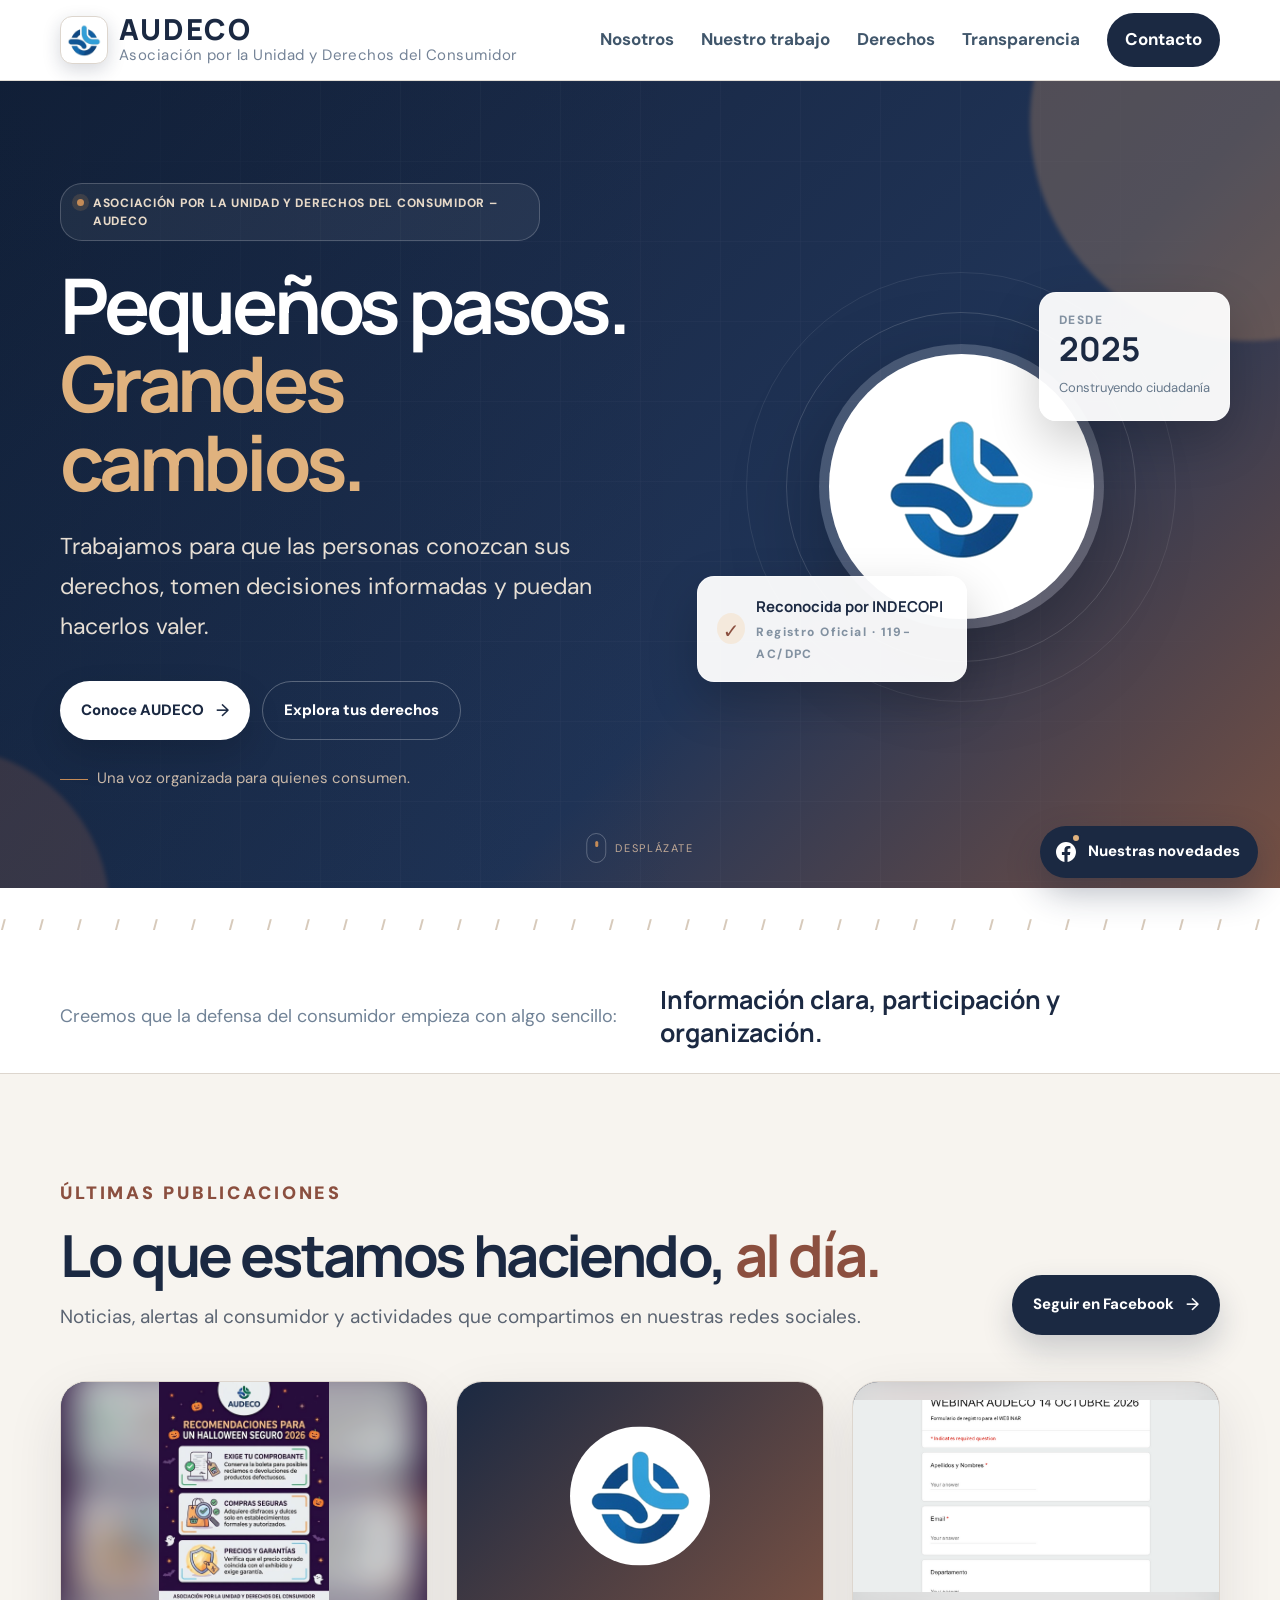
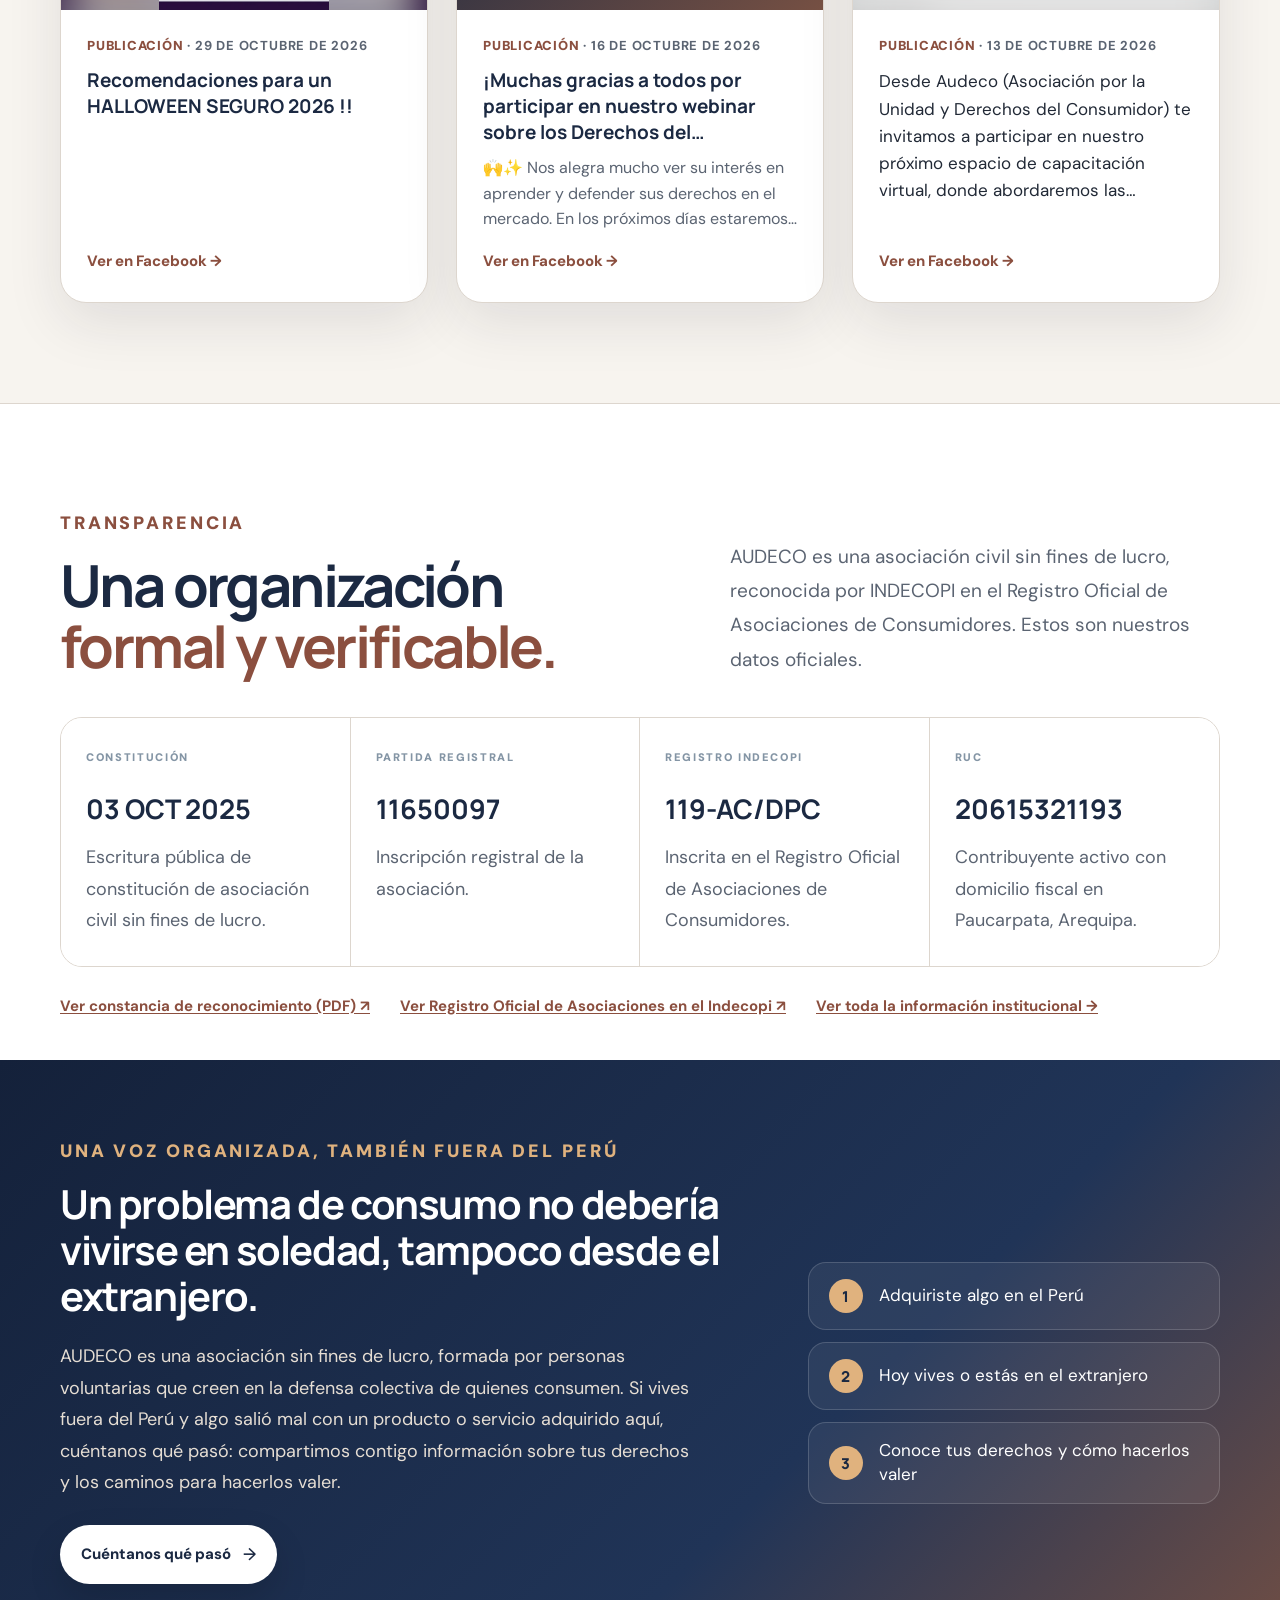
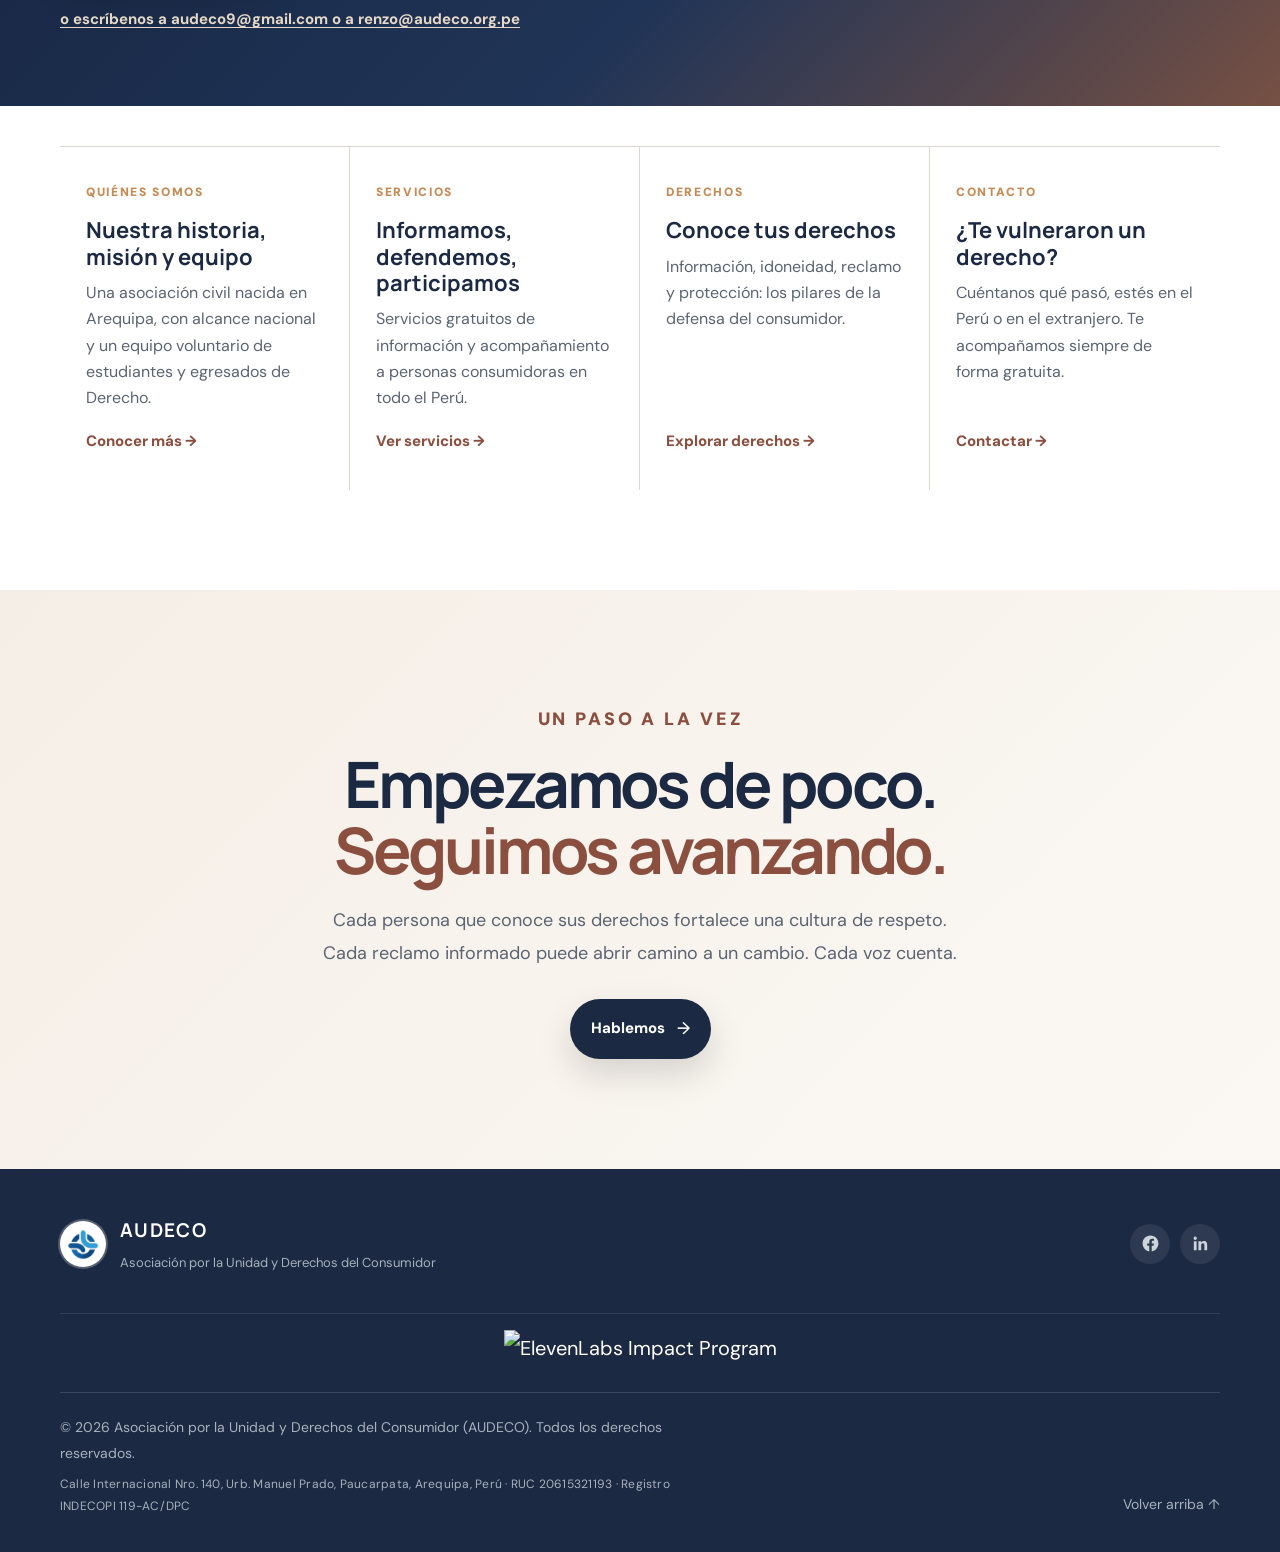
==== commit 8f681e83: "Enlace estable al Registro Oficial y texto «redes sociales» El enlace al PDF del Registro Oficial de" ====
--- a/index.html
+++ b/index.html
@@ -108,7 +108,7 @@
           <div>
             <span class="kicker">ÚLTIMAS PUBLICACIONES</span>
             <h2>Lo que estamos haciendo, <span>al día.</span></h2>
-            <p>Noticias, alertas al consumidor y actividades que publicamos en Facebook.</p>
+            <p>Noticias, alertas al consumidor y actividades que compartimos en nuestras redes sociales.</p>
           </div>
           <a href="https://www.facebook.com/AudecoPe" target="_blank" rel="noopener noreferrer" class="btn btn-primary">Seguir en Facebook <b>→</b></a>
         </div>
@@ -130,7 +130,7 @@
         </div>
         <div class="transparency-links">
           <a href="constancia.pdf" target="_blank" rel="noopener">Ver constancia de reconocimiento (PDF) ↗</a>
-          <a href="https://cdn.www.gob.pe/uploads/document/file/2547966/2501816-ro_aacc_11-09-2026.pdf?v=1789147738" target="_blank" rel="noopener">Ver Registro Oficial de Asociaciones (PDF) ↗</a>
+          <a href="https://consumidor.gob.pe/registro-oficial/" target="_blank" rel="noopener">Ver Registro Oficial de Asociaciones en el Indecopi ↗</a>
           <a href="transparencia.html">Ver toda la información institucional →</a>
         </div>
       </div>
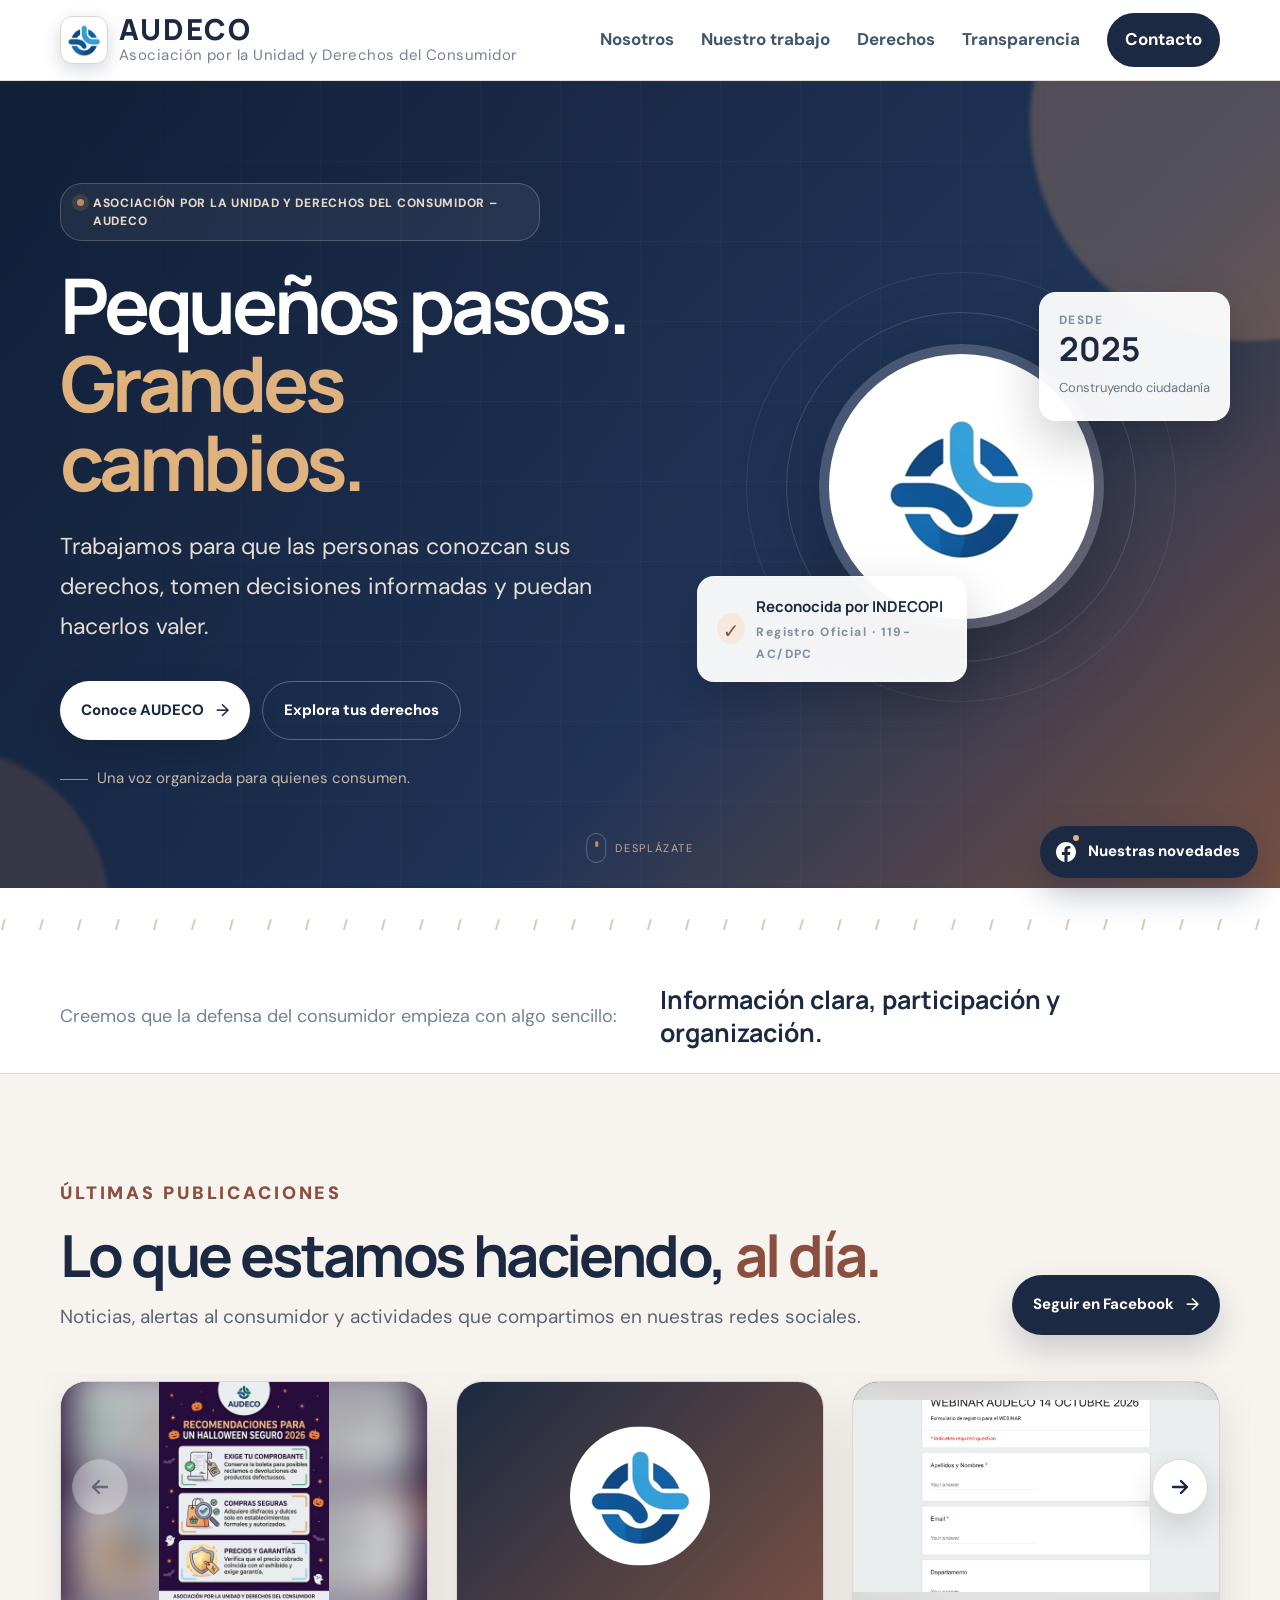
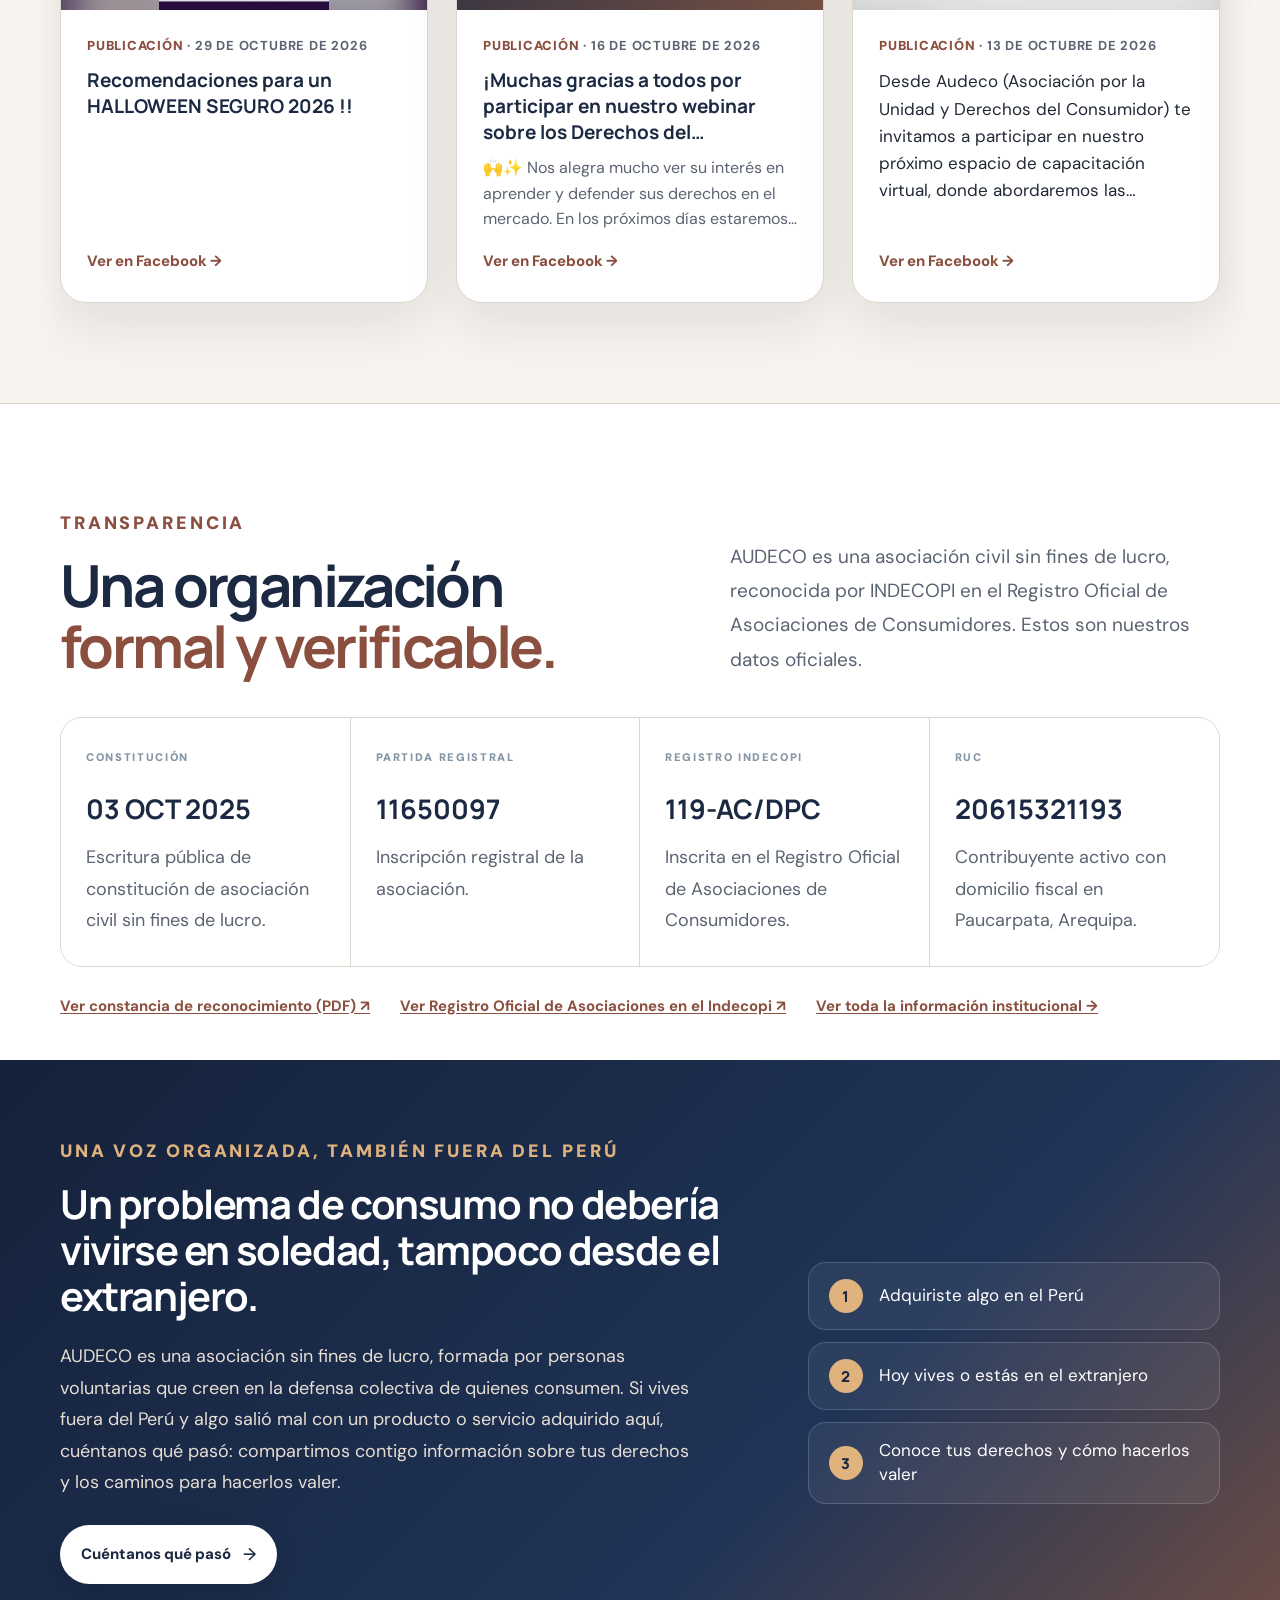
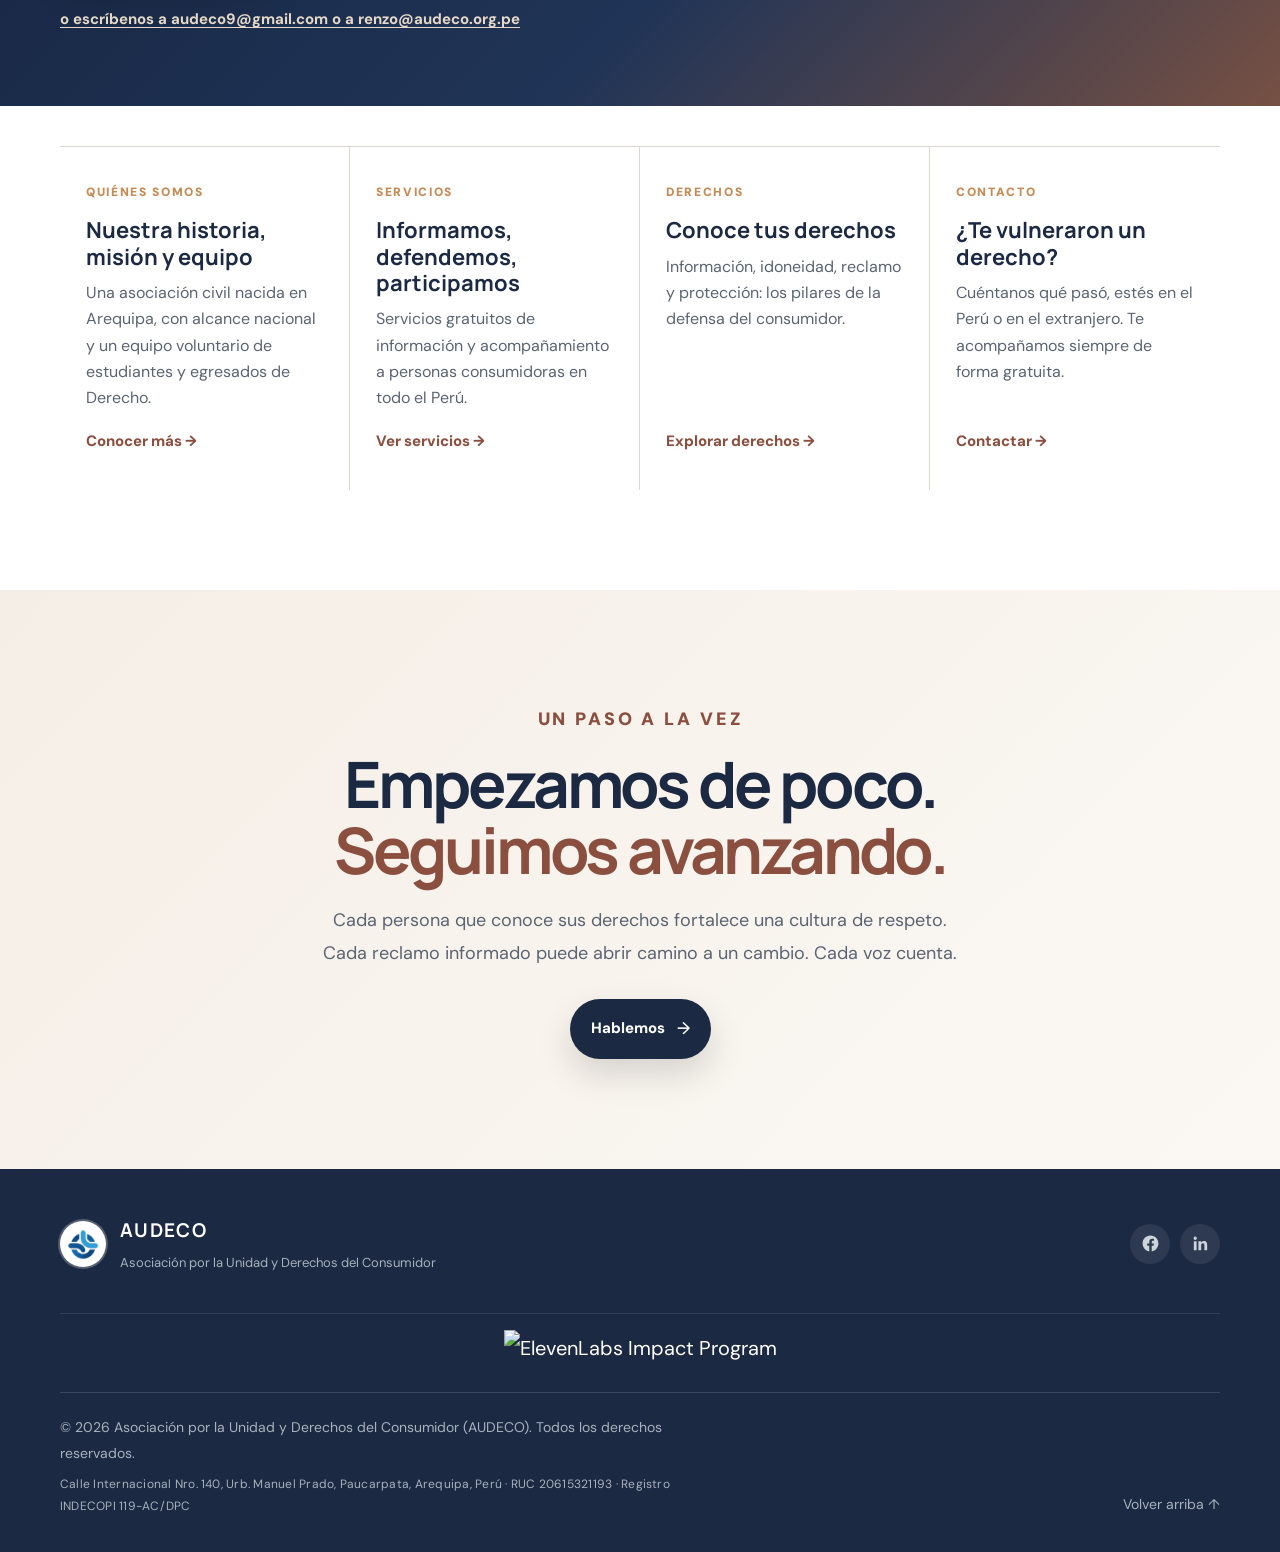
==== commit c8e32e49: "Carrusel con flechas en «Últimas publicaciones» del inicio - Las tarjetas pasan de una grilla fija d" ====
--- a/index.html
+++ b/index.html
@@ -38,7 +38,7 @@
   <link rel="preconnect" href="https://fonts.googleapis.com">
   <link rel="preconnect" href="https://fonts.gstatic.com" crossorigin>
   <link href="https://fonts.googleapis.com/css2?family=DM+Sans:wght@400;500;600;700&family=Manrope:wght@600;700;800&display=swap" rel="stylesheet">
-  <link rel="stylesheet" href="style.css?v=5">
+  <link rel="stylesheet" href="style.css?v=6">
 </head>
 <body>
   <div class="progress" id="progress"></div>
@@ -112,7 +112,11 @@
           </div>
           <a href="https://www.facebook.com/AudecoPe" target="_blank" rel="noopener noreferrer" class="btn btn-primary">Seguir en Facebook <b>→</b></a>
         </div>
-        <div class="fb-cards" data-limit="3"></div>
+        <div class="fb-carousel">
+          <button class="fb-arrow prev" type="button" aria-label="Ver publicaciones más recientes" aria-controls="fb-track"><svg viewBox="0 0 24 24" aria-hidden="true"><path d="M19 12H5M11 6l-6 6 6 6"/></svg></button>
+          <div class="fb-cards" id="fb-track" data-limit="12"></div>
+          <button class="fb-arrow next" type="button" aria-label="Ver publicaciones anteriores" aria-controls="fb-track"><svg viewBox="0 0 24 24" aria-hidden="true"><path d="M5 12h14M13 6l6 6-6 6"/></svg></button>
+        </div>
       </div>
     </section>
 
@@ -226,6 +230,6 @@
       </div>
     </div>
   </footer>
-  <script src="script.js?v=5"></script>
+  <script src="script.js?v=6"></script>
 </body>
 </html>
--- a/style.css
+++ b/style.css
@@ -487,7 +487,27 @@
 .fb-head h2 span{color:var(--blue)}
 .fb-head p{margin:0;color:var(--muted);font-size:19px}
 .fb-head .btn{background:var(--navy);color:#fff;box-shadow:0 15px 32px rgba(27,41,66,.2)}
-.fb-cards{display:grid;grid-template-columns:repeat(3,1fr);gap:28px;min-height:200px}
+/* Carrusel: 3 tarjetas a la vista; las flechas (o deslizar el dedo) muestran el resto */
+.fb-carousel{position:relative;--bleed:30px}
+.fb-cards{display:flex;gap:28px;min-height:200px;overflow-x:auto;scroll-snap-type:x mandatory;scroll-padding-inline:var(--bleed);overscroll-behavior-x:contain;scrollbar-width:none;
+  /* El relleno deja ver la sombra y el salto al pasar el cursor sin que el carrusel los recorte */
+  padding:8px var(--bleed) 64px;margin:-8px calc(var(--bleed) * -1) -64px;
+  /* Bordes difuminados donde asoma la tarjeta vecina */
+  -webkit-mask-image:linear-gradient(90deg,transparent,#000 var(--bleed),#000 calc(100% - var(--bleed)),transparent);
+  mask-image:linear-gradient(90deg,transparent,#000 var(--bleed),#000 calc(100% - var(--bleed)),transparent)}
+.fb-cards::-webkit-scrollbar{display:none}
+.fb-cards>.fb-card{flex:0 0 calc((100% - 56px) / 3);scroll-snap-align:start}
+.fb-arrow{display:none;position:absolute;z-index:2;top:var(--arrow-top,38%);transform:translateY(-50%);width:56px;height:56px;border-radius:50%;border:1px solid var(--line);background:#fff;color:var(--navy);box-shadow:0 12px 30px rgba(25,32,45,.16);cursor:pointer;place-items:center;transition:background .2s,color .2s,opacity .2s,box-shadow .2s}
+.fb-carousel.is-scrollable .fb-arrow{display:grid}
+.fb-arrow svg{width:24px;height:24px;fill:none;stroke:currentColor;stroke-width:2.4;stroke-linecap:round;stroke-linejoin:round}
+.fb-arrow:hover:not(:disabled){background:var(--navy);color:#fff;border-color:var(--navy);box-shadow:0 15px 32px rgba(27,41,66,.28)}
+.fb-arrow:focus-visible{outline:3px solid var(--cyan);outline-offset:3px}
+.fb-arrow:disabled{opacity:.35;cursor:default;box-shadow:none}
+.fb-arrow.prev{left:12px}
+.fb-arrow.next{right:12px}
+/* En pantallas anchas las flechas van fuera de las tarjetas, en el margen */
+@media(min-width:1360px){.fb-arrow.prev{left:-80px}.fb-arrow.next{right:-80px}}
+@media(max-width:1240px){.fb-carousel{--bleed:20px}}
 .fb-card{display:flex;flex-direction:column;background:#fff;border-radius:var(--radius);overflow:hidden;box-shadow:var(--shadow);border:1px solid var(--line);transition:transform .25s,box-shadow .25s}
 .fb-card:hover{transform:translateY(-4px);box-shadow:0 26px 60px rgba(25,32,45,.16)}
 .fb-card-img{display:block;position:relative;aspect-ratio:16/10;background:linear-gradient(135deg,var(--navy),#765043);overflow:hidden}
@@ -520,11 +540,17 @@
 .fb-text em{font-style:normal;color:var(--blue);font-weight:800;font-size:14px;margin-top:2px}
 .fb-empty{padding:24px;margin:0;color:var(--muted);font-size:16px}
 .fb-empty a{color:var(--blue);font-weight:800}
-@media(max-width:980px){.fb-cards{grid-template-columns:repeat(2,1fr)}.fb-cards .fb-card:nth-child(3){display:none}}
+@media(max-width:980px){.fb-cards>.fb-card{flex-basis:calc((100% - 28px) / 2)}}
 @media(max-width:720px){
   .fb-section{padding:70px 0}
   .fb-head{margin-bottom:30px}
-  .fb-cards{grid-template-columns:1fr;gap:22px}
-  .fb-cards .fb-card:nth-child(3){display:flex}
+  .fb-carousel{--bleed:14px}
+  .fb-cards{gap:16px}
+  /* Una tarjeta a la vista y el borde de la siguiente, para invitar a deslizar */
+  .fb-cards>.fb-card{flex-basis:86%}
+  .fb-arrow{width:44px;height:44px}
+  .fb-arrow svg{width:20px;height:20px}
+  .fb-arrow.prev{left:8px}
+  .fb-arrow.next{right:8px}
   .fb-item{padding:16px}.fb-thumb{width:54px;height:54px}
 }
